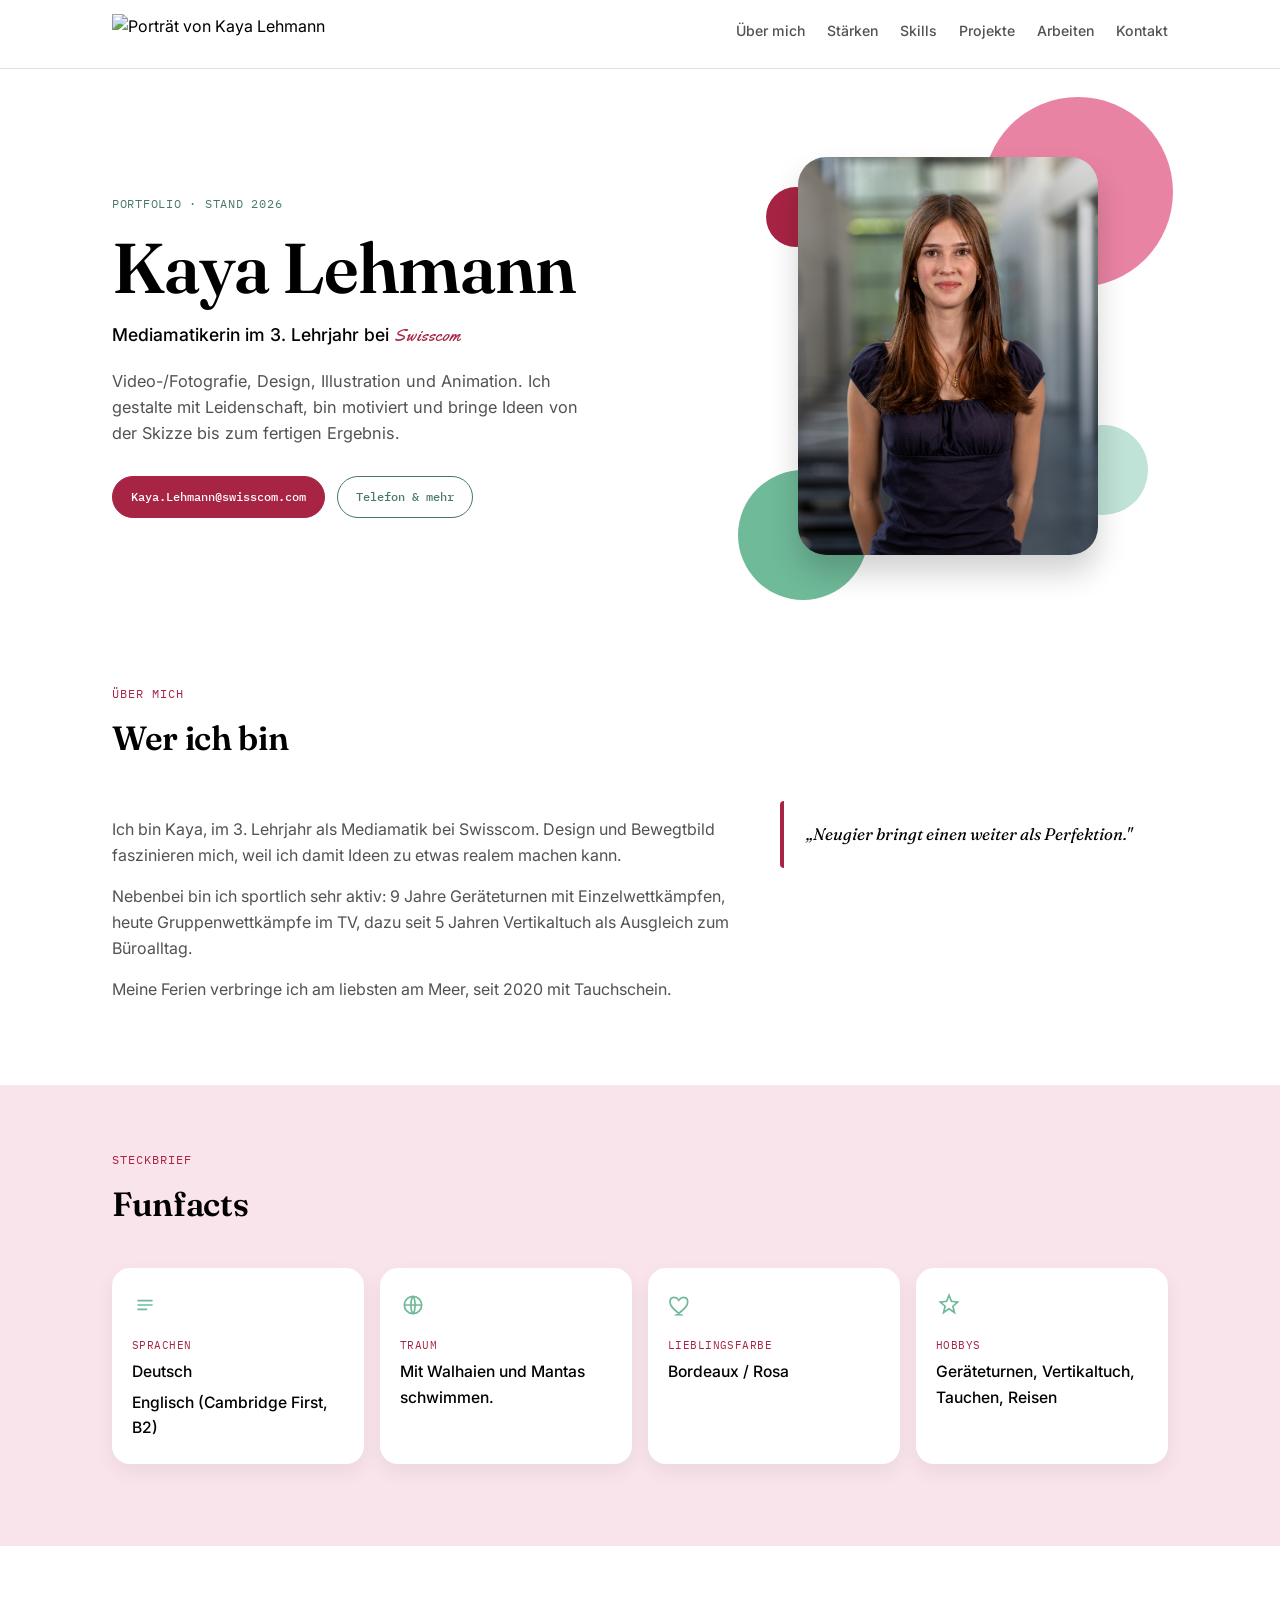
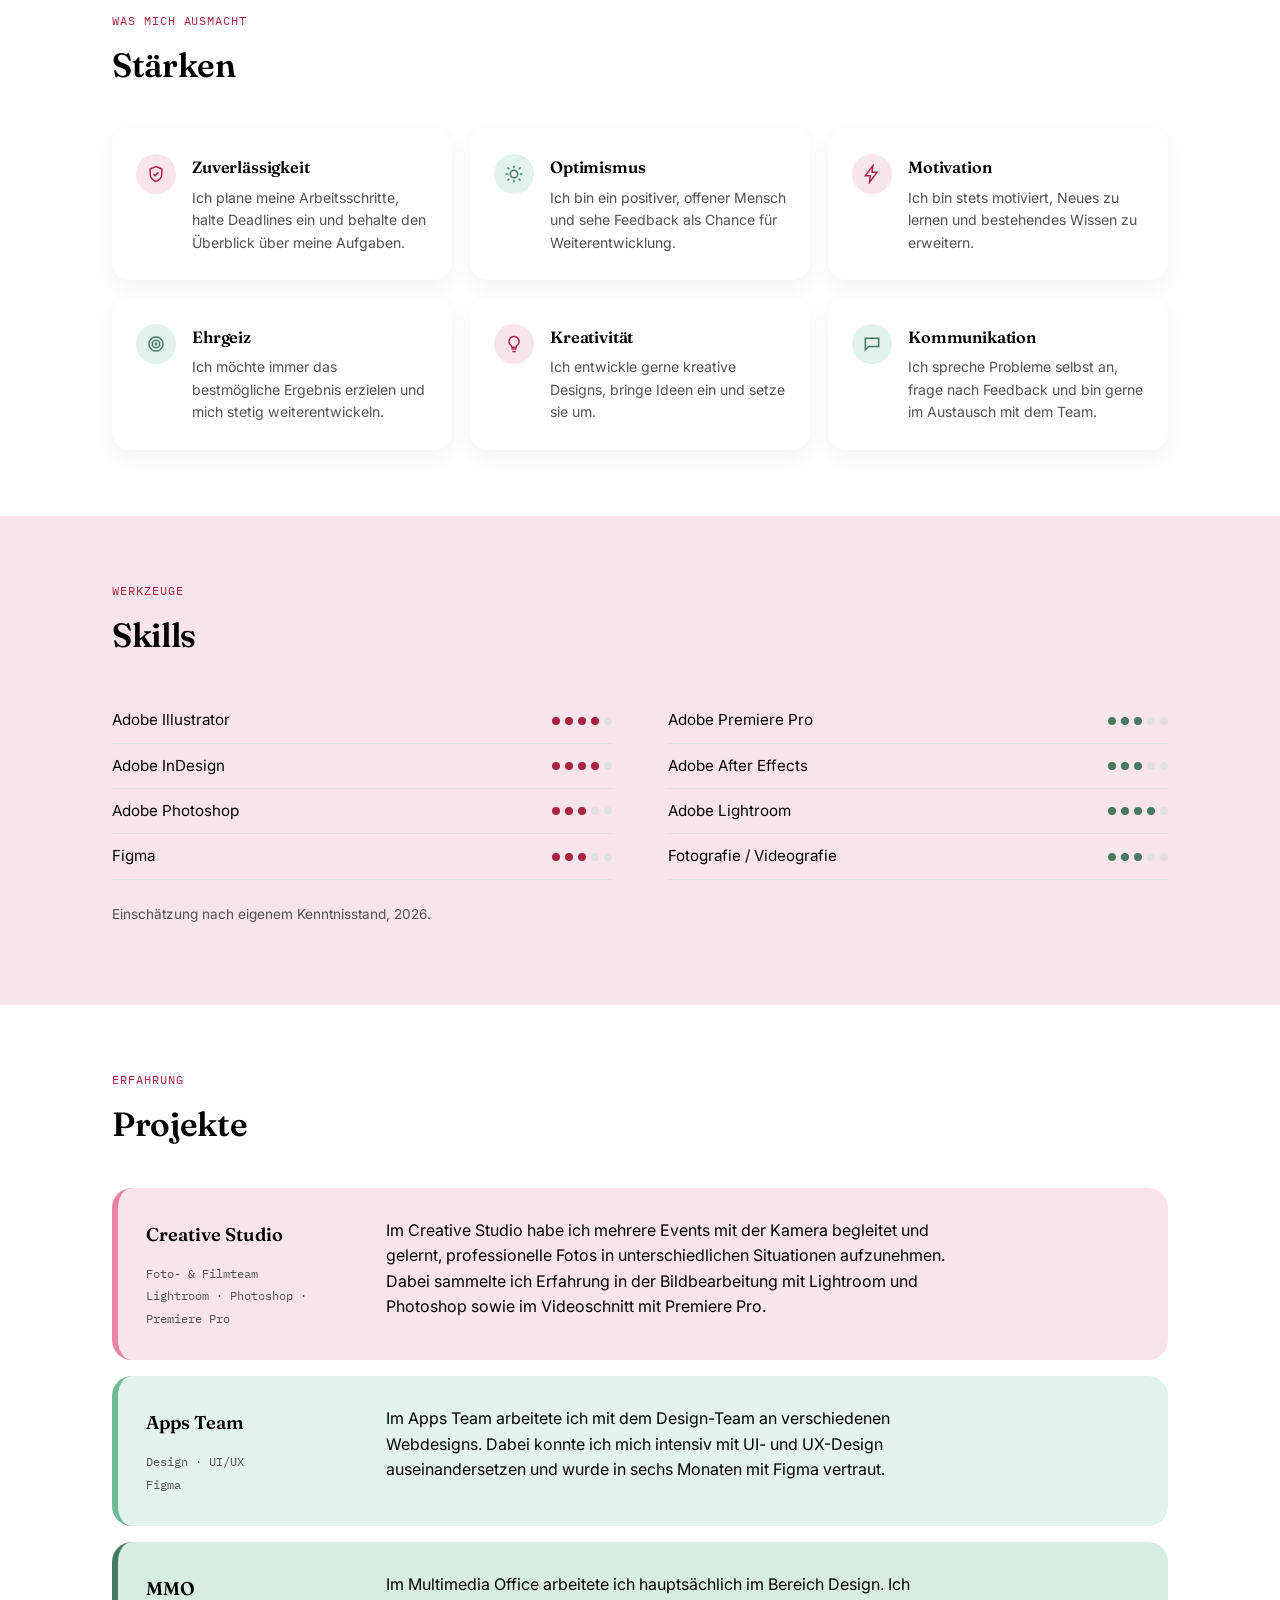
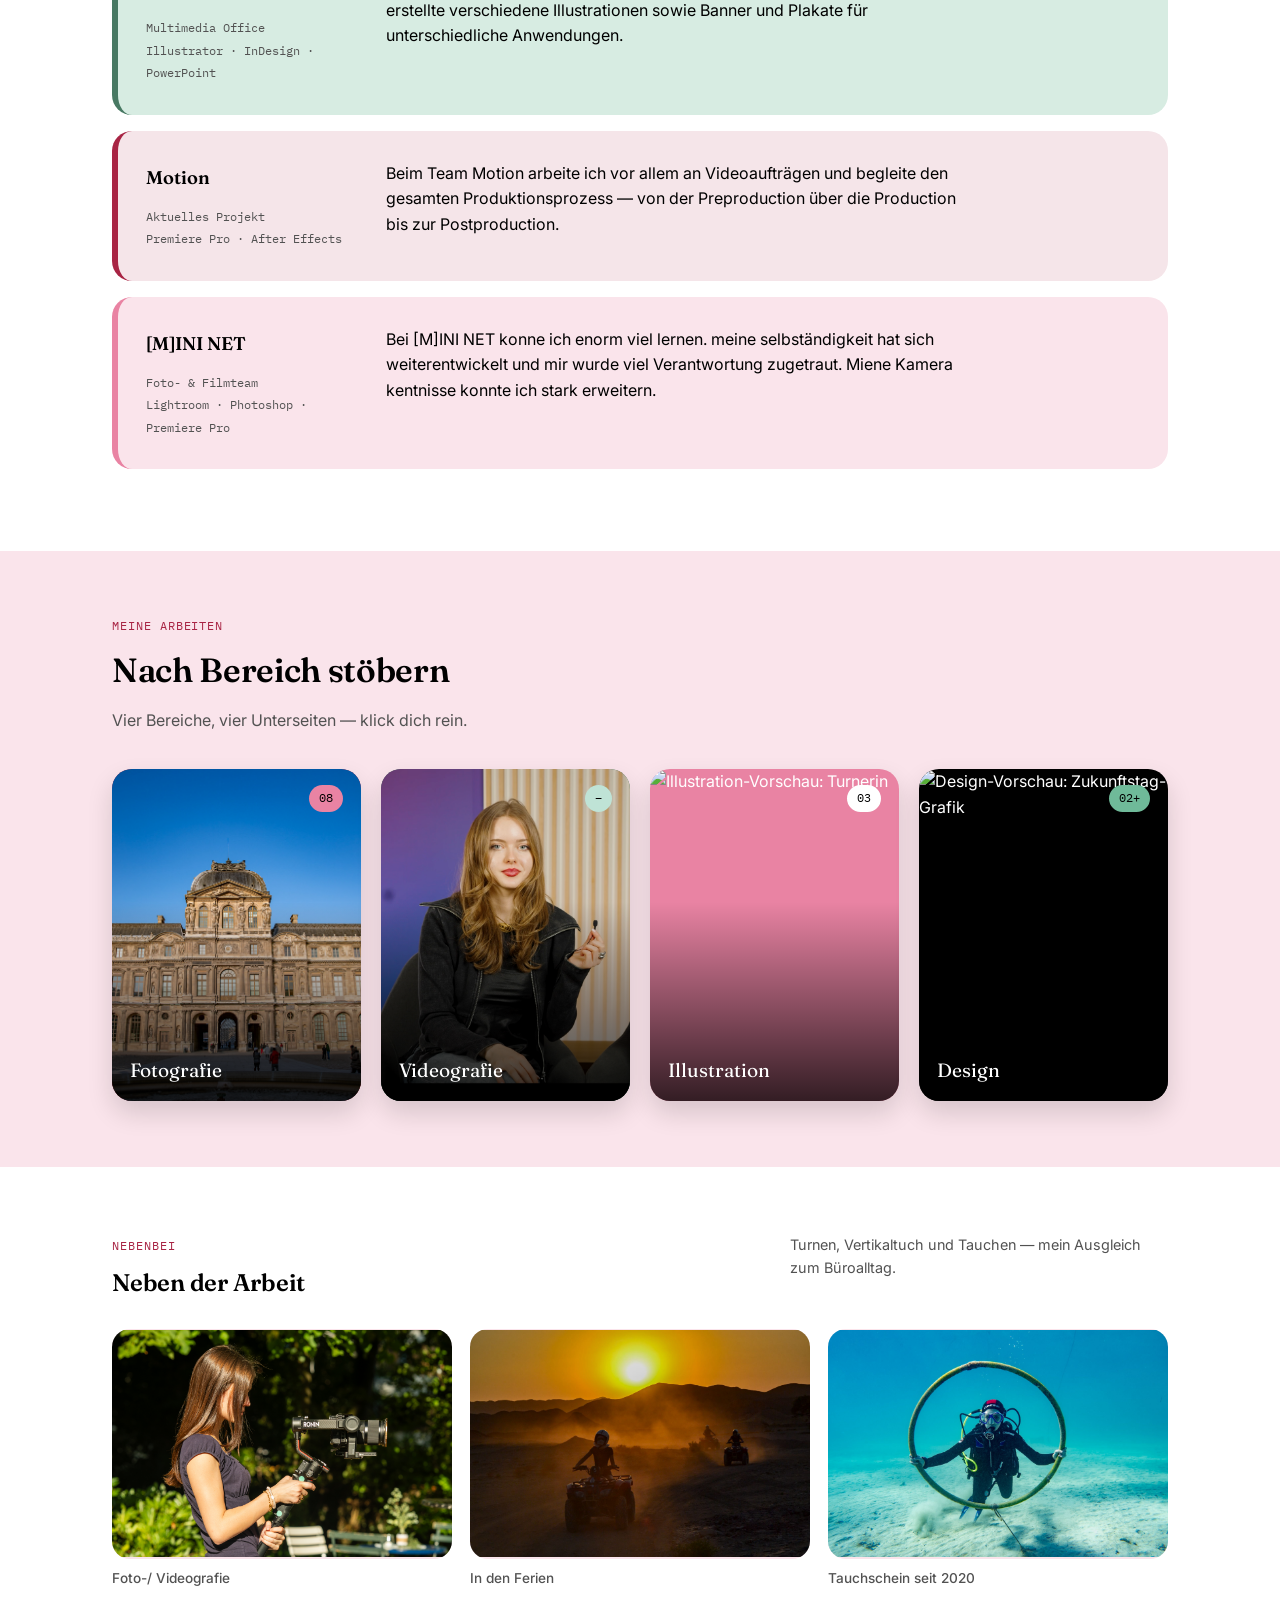
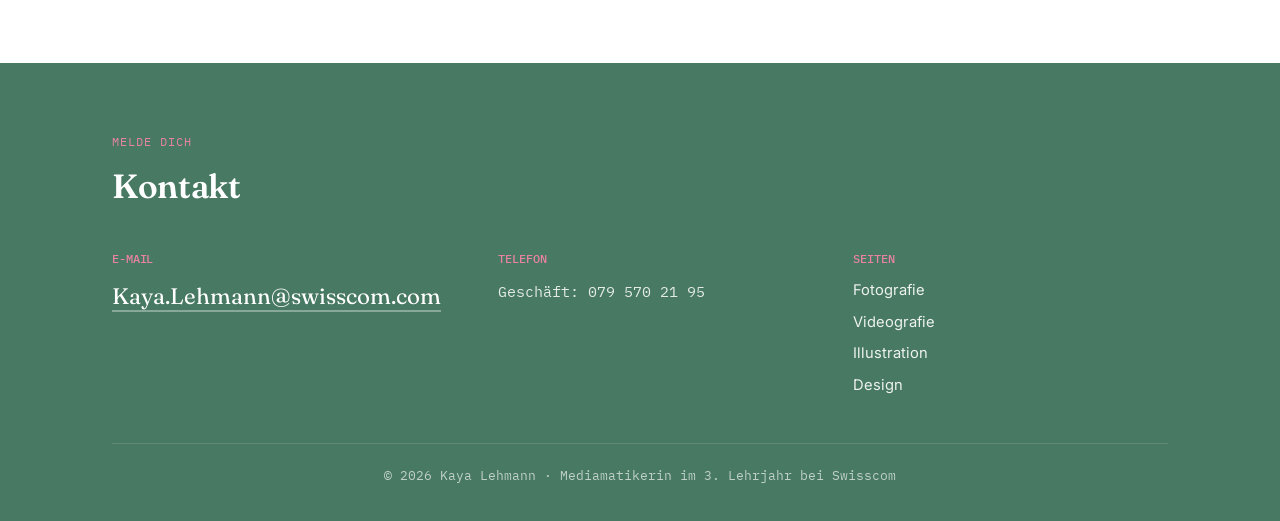
==== index.html @ 7f60bde0 "renaminghouse" ====
<!DOCTYPE html>
<html lang="de">
<head>
<meta charset="UTF-8">
<meta name="viewport" content="width=device-width, initial-scale=1.0">
<title>Kaya Lehmann — Mediamatikerin</title>
<link rel="icon" type="image/x-icon" href="assets/Logo/Logo.png">
<meta name="description" content="Portfolio von Kaya Lehmann, Mediamatikerin im 3. Lehrjahr — Design, Bewegtbild, Illustration und Fotografie.">
<link rel="preconnect" href="https://fonts.googleapis.com">
<link rel="preconnect" href="https://fonts.gstatic.com" crossorigin>
<link href="https://fonts.googleapis.com/css2?family=Fraunces:opsz,wght@9..144,500;9..144,600;9..144,700&family=Yellowtail&family=Inter:wght@400;500;600;700&family=IBM+Plex+Mono:wght@400;500&display=swap" rel="stylesheet">
<link rel="stylesheet" href="style.css">
</head>
<body>

<!-- ============================================================
     BILDER & FARBEN ANPASSEN
     - Farben: ganz oben in style.css unter :root.
     - Bilder: liegen in assets/. Dateiname im src="assets/..."
       ersetzen, um ein Bild zu tauschen. Empfohlene Breite:
       Porträt ~700px, Arbeitsproben/Fotos ~900–1000px.
     ============================================================ -->

<header class="top">
  <div class="wrap">
      <img src="assets/Logo/Logo_Grün.png" alt="Porträt von Kaya Lehmann" height="40">
    <nav aria-label="Hauptnavigation">
      <a href="#about">Über mich</a>
      <a href="#staerken">Stärken</a>
      <a href="#skills">Skills</a>
      <a href="#projekte">Projekte</a>
      <a href="#arbeiten">Arbeiten</a>
      <a href="#kontakt">Kontakt</a>
    </nav>
  </div>
</header>

<!-- ===================== HERO ===================== -->
<section class="hero">
  <div class="wrap hero-inner">
    <div>
      <div class="hero-tag">Portfolio · Stand 2026</div>
      <h1>Kaya Lehmann</h1>
      <div class="role">Mediamatikerin im 3. Lehrjahr bei <span class="signature">Swisscom</span></div>
      <p class="lede">Video-/Fotografie, Design, Illustration und Animation. Ich gestalte mit Leidenschaft, bin motiviert und bringe Ideen von der Skizze bis zum fertigen Ergebnis.</p>
      <div class="chips">
        <a class="chip solid" href="mailto:Kaya.Lehmann@swisscom.com">Kaya.Lehmann@swisscom.com</a>
        <a class="chip outline" href="#kontakt">Telefon &amp; mehr</a>
      </div>
    </div>
    <!-- Porträt: Bild in assets/ ersetzen. Die 4 Punkte (.dot) liegen hinter dem Bild,
         Farbe/Position/Grösse steht in style.css unter "2) PORTRAIT" -->
    <div class="hero-portrait">
      <span class="dot d1" aria-hidden="true"></span>
      <span class="dot d2" aria-hidden="true"></span>
      <span class="dot d3" aria-hidden="true"></span>
      <span class="dot d4" aria-hidden="true"></span>
      <img src="assets/Kaya_Portrait.jpg" alt="Porträt von Kaya Lehmann">
    </div>
  </div>
</section>

<main>

  <!-- ===================== ABOUT ===================== -->
  <section class="block tint-white" id="about">
    <div class="wrap">
      <div class="section-head">
        <span class="eyebrow">Über mich</span>
        <h2>Wer ich bin</h2>
      </div>
      <div class="about-grid">
        <div>
          <p>Ich bin Kaya, im 3. Lehrjahr als Mediamatik bei Swisscom. Design und Bewegtbild faszinieren mich, weil ich damit Ideen zu etwas realem machen kann. </p>
          <p>Nebenbei bin ich sportlich sehr aktiv: 9 Jahre Geräteturnen mit Einzelwettkämpfen, heute Gruppenwettkämpfe im TV, dazu seit 5 Jahren Vertikaltuch als Ausgleich zum Büroalltag.</p>
          <p>Meine Ferien verbringe ich am liebsten am Meer, seit 2020 mit Tauchschein.</p>
        </div>
        <div class="about-quote">„Neugier bringt einen weiter als Perfektion."</div>
      </div>
    </div>
  </section>

  <!-- ===================== FUNFACTS ===================== -->
  <section class="block tint-pink">
    <div class="wrap">
      <div class="section-head">
        <span class="eyebrow">Steckbrief</span>
        <h2>Funfacts</h2>
      </div>
      <dl class="funfacts-grid">
        <div class="funfact">
          <svg class="ico" viewBox="0 0 24 24" fill="none" stroke="currentColor" stroke-width="1.6"><path d="M5 8h14M5 12h14M5 16h9"/></svg>
          <dt>Sprachen</dt>
          <dd>Deutsch</dd>
          <dd>Englisch (Cambridge First, B2)</dd>
        </div>
        <div class="funfact">
          <svg class="ico" viewBox="0 0 24 24" fill="none" stroke="currentColor" stroke-width="1.6"><circle cx="12" cy="12" r="8"/><path d="M4 12h16M12 4c2.5 2.5 2.5 13.5 0 16M12 4c-2.5 2.5-2.5 13.5 0 16"/></svg>
          <dt>Traum</dt>
          <dd>Mit Walhaien und Mantas schwimmen.</dd>
        </div>
        <div class="funfact">
          <svg class="ico" viewBox="0 0 24 24" fill="none" stroke="currentColor" stroke-width="1.6"><path d="M12 21s-7-4.6-9.5-9C.7 8.4 2.3 5 5.6 5c1.8 0 3.2 1 4.4 2.6C11.2 6 12.6 5 14.4 5c3.3 0 4.9 3.4 3.1 7-2.5 4.4-9.5 9-9.5 9z"/></svg>
          <dt>Lieblingsfarbe</dt>
          <dd>Bordeaux / Rosa</dd>
        </div>
        <div class="funfact">
          <svg class="ico" viewBox="0 0 24 24" fill="none" stroke="currentColor" stroke-width="1.6"><path d="M12 3l2.2 5.6L20 9.3l-4.4 3.8L17 19l-5-3.4L7 19l1.4-5.9L4 9.3l5.8-.7z"/></svg>
          <dt>Hobbys</dt>
          <dd>Geräteturnen, Vertikaltuch, Tauchen, Reisen</dd>
        </div>
      </dl>
    </div>
  </section>

  <!-- ===================== STÄRKEN ===================== -->
  <section class="block tint-white" id="staerken">
    <div class="wrap">
      <div class="section-head">
        <span class="eyebrow">Was mich ausmacht</span>
        <h2>Stärken</h2>
      </div>
      <div class="strengths">
        <div class="strength">
          <span class="ico"><svg viewBox="0 0 24 24" fill="none" stroke="currentColor" stroke-width="1.8"><path d="M12 3l7 3v6c0 4.4-3 7.4-7 9-4-1.6-7-4.6-7-9V6l7-3z"/><path d="M9 12l2 2 4-4"/></svg></span>
          <div><h3>Zuverlässigkeit</h3><p>Ich plane meine Arbeitsschritte, halte Deadlines ein und behalte den Überblick über meine Aufgaben.</p></div>
        </div>
        <div class="strength">
          <span class="ico"><svg viewBox="0 0 24 24" fill="none" stroke="currentColor" stroke-width="1.8"><circle cx="12" cy="12" r="4.5"/><path d="M12 2v3M12 19v3M4.2 4.2l2.1 2.1M17.7 17.7l2.1 2.1M2 12h3M19 12h3M4.2 19.8l2.1-2.1M17.7 6.3l2.1-2.1"/></svg></span>
          <div><h3>Optimismus</h3><p>Ich bin ein positiver, offener Mensch und sehe Feedback als Chance für Weiterentwicklung.</p></div>
        </div>
        <div class="strength">
          <span class="ico"><svg viewBox="0 0 24 24" fill="none" stroke="currentColor" stroke-width="1.8"><path d="M13 2 4 14h6l-1 8 9-12h-6l1-8z"/></svg></span>
          <div><h3>Motivation</h3><p>Ich bin stets motiviert, Neues zu lernen und bestehendes Wissen zu erweitern.</p></div>
        </div>
        <div class="strength">
          <span class="ico"><svg viewBox="0 0 24 24" fill="none" stroke="currentColor" stroke-width="1.8"><circle cx="12" cy="12" r="8.5"/><circle cx="12" cy="12" r="4.5"/><circle cx="12" cy="12" r="0.8" fill="currentColor"/></svg></span>
          <div><h3>Ehrgeiz</h3><p>Ich möchte immer das bestmögliche Ergebnis erzielen und mich stetig weiterentwickeln.</p></div>
        </div>
        <div class="strength">
          <span class="ico"><svg viewBox="0 0 24 24" fill="none" stroke="currentColor" stroke-width="1.8"><path d="M9 18h6M10 21h4M12 3a6 6 0 0 0-3.6 10.8c.6.5 1 1.2 1 2.2h5.2c0-1 .4-1.7 1-2.2A6 6 0 0 0 12 3z"/></svg></span>
          <div><h3>Kreativität</h3><p>Ich entwickle gerne kreative Designs, bringe Ideen ein und setze sie um.</p></div>
        </div>
        <div class="strength">
          <span class="ico"><svg viewBox="0 0 24 24" fill="none" stroke="currentColor" stroke-width="1.8"><path d="M4 5h16v10H8l-4 4V5z"/></svg></span>
          <div><h3>Kommunikation</h3><p>Ich spreche Probleme selbst an, frage nach Feedback und bin gerne im Austausch mit dem Team.</p></div>
        </div>
      </div>
    </div>
  </section>

  <!-- ===================== SKILLS ===================== -->
  <section class="block tint-pink" id="skills">
    <div class="wrap">
      <div class="section-head">
        <span class="eyebrow">Werkzeuge</span>
        <h2>Skills</h2>
      </div>
      <div class="skills-groups">
        <div class="skill-group">
          <div class="skill-row"><span class="name">Adobe Illustrator</span><span class="dots pink"><span class="on"></span><span class="on"></span><span class="on"></span><span class="on"></span><span></span></span></div>
          <div class="skill-row"><span class="name">Adobe InDesign</span><span class="dots pink"><span class="on"></span><span class="on"></span><span class="on"></span><span class="on"></span><span></span></span></div>
          <div class="skill-row"><span class="name">Adobe Photoshop</span><span class="dots pink"><span class="on"></span><span class="on"></span><span class="on"></span><span></span><span></span></span></div>
          <div class="skill-row"><span class="name">Figma</span><span class="dots pink"><span class="on"></span><span class="on"></span><span class="on"></span><span></span><span></span></span></div>
        </div>
        <div class="skill-group">
          <div class="skill-row"><span class="name">Adobe Premiere Pro</span><span class="dots green"><span class="on"></span><span class="on"></span><span class="on"></span><span></span><span></span></span></div>
          <div class="skill-row"><span class="name">Adobe After Effects</span><span class="dots green"><span class="on"></span><span class="on"></span><span class="on"></span><span></span><span></span></span></div>
          <div class="skill-row"><span class="name">Adobe Lightroom</span><span class="dots green"><span class="on"></span><span class="on"></span><span class="on"></span><span class="on"></span><span></span></span></div>
          <div class="skill-row"><span class="name">Fotografie / Videografie</span><span class="dots green"><span class="on"></span><span class="on"></span><span class="on"></span><span></span><span></span></span></div>
        </div>
      </div>
      <p class="skills-note">Einschätzung nach eigenem Kenntnisstand, 2026.</p>
    </div>
  </section>

  <!-- ===================== PROJEKTE =====================
       Jede Box hat ihre eigene Klasse (proj-creative, proj-apps, proj-mmo, proj-motion).
       Farben pro Box: style.css unter "4) PROJEKT-BOXEN" -->
  <section class="block tint-white" id="projekte">
    <div class="wrap">
      <div class="section-head">
        <span class="eyebrow">Erfahrung</span>
        <h2>Projekte</h2>
      </div>

      <div class="project proj-creative">
        <div class="meta"><strong>Creative Studio</strong>Foto- &amp; Filmteam<br>Lightroom · Photoshop · Premiere Pro</div>
        <p>Im Creative Studio habe ich mehrere Events mit der Kamera begleitet und gelernt, professionelle Fotos in unterschiedlichen Situationen aufzunehmen. Dabei sammelte ich Erfahrung in der Bildbearbeitung mit Lightroom und Photoshop sowie im Videoschnitt mit Premiere Pro.</p>
      </div>
      <div class="project proj-apps">
        <div class="meta"><strong>Apps Team</strong>Design · UI/UX<br>Figma</div>
        <p>Im Apps Team arbeitete ich mit dem Design-Team an verschiedenen Webdesigns. Dabei konnte ich mich intensiv mit UI- und UX-Design auseinandersetzen und wurde in sechs Monaten mit Figma vertraut.</p>
      </div>
      <div class="project proj-mmo">
        <div class="meta"><strong>MMO</strong>Multimedia Office<br>Illustrator · InDesign · PowerPoint</div>
        <p>Im Multimedia Office arbeitete ich hauptsächlich im Bereich Design. Ich erstellte verschiedene Illustrationen sowie Banner und Plakate für unterschiedliche Anwendungen.</p>
      </div>
      <div class="project proj-motion">
        <div class="meta"><strong>Motion</strong>Aktuelles Projekt<br>Premiere Pro · After Effects</div>
        <p>Beim Team Motion arbeite ich vor allem an Videoaufträgen und begleite den gesamten Produktionsprozess — von der Preproduction über die Production bis zur Postproduction.</p>
      </div>
          <div class="project proj-creative">
        <div class="meta"><strong>[M]INI NET</strong>Foto- &amp; Filmteam<br>Lightroom · Photoshop · Premiere Pro</div>
        <p>Bei [M]INI NET konne ich enorm viel lernen. meine selbständigkeit hat sich weiterentwickelt und mir wurde viel Verantwortung zugetraut. Miene Kamera kentnisse konnte ich stark erweitern.</p>
      </div>
  </section>

  <!-- ===================== LINKS ZU UNTERSEITEN ===================== -->
  <section class="block tint-pink" id="arbeiten">
    <div class="wrap">
      <div class="section-head">
        <span class="eyebrow">Meine Arbeiten</span>
        <h2>Nach Bereich stöbern</h2>
        <p class="sub">Vier Bereiche, vier Unterseiten — klick dich rein.</p>
      </div>
      <!-- Vier Kategorie-Boxen: je eine eigene Klasse (cat-foto, cat-video, cat-illu, cat-design).
           Bild tauschen = src ändern. Farbe/Bildausschnitt: style.css unter "3) KATEGORIE-BOXEN" -->
      <div class="subpage-grid">
        <a class="subpage-card cat-foto" href="fotografie.html">
          <img src="assets/Paris/Haus.jpg" alt="Fotografie-Vorschau: Paris">
          <span class="count">08</span>
          <span class="label">Fotografie</span>
        </a>
        <a class="subpage-card cat-video" href="videografie.html">
          <img src="assets/Video/Video_Page.png" alt="Videografie-Vorschau">
          <span class="count">–</span>
          <span class="label">Videografie</span>
        </a>
        <a class="subpage-card cat-illu" href="illustration.html">
          <img src="assets/work-gymnast.jpg" alt="Illustration-Vorschau: Turnerin">
          <span class="count">03</span>
          <span class="label">Illustration</span>
        </a>
        <a class="subpage-card cat-design" href="design.html">
          <img src="assets/work-zukunftstag.jpg" alt="Design-Vorschau: Zukunftstag-Grafik">
          <span class="count">02+</span>
          <span class="label">Design</span>
        </a>
      </div>
    </div>
  </section>

  <!-- ===================== FREIZEIT ===================== -->
  <section class="block tint-white">
    <div class="wrap">
      <div class="personal-head">
        <div>
          <span class="eyebrow" style="display:block;font-family:'IBM Plex Mono',monospace;font-size:0.74rem;color:var(--growing-pink);text-transform:uppercase;letter-spacing:0.08em;margin-bottom:8px;">Nebenbei</span>
          <h2>Neben der Arbeit</h2>
        </div>
        <p>Turnen, Vertikaltuch und Tauchen — mein Ausgleich zum Büroalltag.</p>
      </div>
      <div class="personal-grid">
        <div><img src="assets/Fotos/gimbal.jpg" alt=""><span>Foto-/ Videografie</span></div>
        <div><img src="assets/Fotos/quad.JPG" alt=""><span>In den Ferien</span></div>
        <div><img src="assets/Fotos/Tauchen.JPG" alt=""><span>Tauchschein seit 2020 </span></div>
      </div>
    </div>
  </section>

</main>

<!-- ===================== FOOTER / KONTAKT ===================== -->
<footer class="site-footer" id="kontakt">
  <div class="wrap">
    <div class="section-head">
      <span class="eyebrow">Melde dich</span>
      <h2>Kontakt</h2>
    </div>
    <div class="footer-grid">
      <div>
        <h3>E-Mail</h3>
        <a class="big" href="mailto:Kaya.Lehmann@swisscom.com">Kaya.Lehmann@swisscom.com</a>
      </div>
      <div>
        <h3>Telefon</h3>
        <p class="line">Geschäft: 079 570 21 95</p>
      </div>
      <div>
        <h3>Seiten</h3>
        <nav>
          <a href="fotografie.html">Fotografie</a>
          <a href="videografie.html">Videografie</a>
          <a href="illustration.html">Illustration</a>
          <a href="design.html">Design</a>
        </nav>
      </div>
    </div>
    <div class="footer-bottom">© 2026 Kaya Lehmann · Mediamatikerin im 3. Lehrjahr bei Swisscom</div>
  </div>
</footer>

</body>
</html>
---- style.css ----
/* ============================================================
   FARBPALETTE — direkt aus deiner Vorlage übernommen.
   Willst du einen Ton ändern, reicht es, den Hex-Wert hier
   anzupassen — die ganze Seite (alle Unterseiten) zieht nach,
   da alle Dateien dieses eine style.css einbinden.
   ============================================================ */
/* ============================================================
   1) FARBEN — nur hier ändern, die ganze Seite zieht nach.
   ============================================================ */
:root {
  --green:   #6FBA99;   /* Grün */
  --mint:    #BFE3D6;   /* Mint */
  --pink:    #E983A3;   /* Pink */
  --crimson: #A82444;   /* Dunkelrot (Hauptakzent für Text/Buttons) */
  --black:   #000000;
  --white:   #FFFFFF;

  /* abgeleitete, hellere/dunklere Töne aus deinen Farben */
  --pink-soft:  color-mix(in srgb, var(--pink) 22%, white);
  --mint-soft:  color-mix(in srgb, var(--mint) 45%, white);
  --green-deep: color-mix(in srgb, var(--green) 65%, black);  /* lesbares Grün für Text */

  /* alte Namen bleiben bestehen, zeigen aber auf die neuen Farben */
  --growing-pink: var(--crimson);
  --sleeping-pink: var(--pink);
  --shy-pink: var(--pink-soft);
  --tulipe-green: var(--green);
  --grounding-green: var(--green-deep);
  --sleeping-green: var(--black);

  --bg: var(--white);
  --ink: var(--black);
  --ink-soft: color-mix(in srgb, black 68%, white);
  --line: color-mix(in srgb, black 12%, white);
  --paper: var(--white);
}

* { box-sizing: border-box; }
html { scroll-behavior: smooth; }

@media (prefers-reduced-motion: reduce) {
  html { scroll-behavior: auto; }
  * { animation-duration: 0.001ms !important; transition-duration: 0.001ms !important; }
}

body {
  margin: 0;
  background: var(--bg);
  color: var(--ink);
  font-family: 'Inter', -apple-system, BlinkMacSystemFont, sans-serif;
  line-height: 1.6;
  -webkit-font-smoothing: antialiased;
}

a { color: inherit; }

h1, h2, h3 {
  font-family: 'Fraunces', Georgia, serif;
  font-weight: 600;
  margin: 0;
  letter-spacing: -0.01em;
}

.signature {
  font-family: 'Yellowtail', cursive;
  font-weight: 400;
  color: var(--growing-pink);
}

.wrap { max-width: 1120px; margin: 0 auto; padding: 0 32px; }
section { scroll-margin-top: 78px; }

/* ---------- Top nav (alle Seiten) ---------- */

header.top {
  position: sticky; top: 0; z-index: 30;
  background: rgba(255,255,255,0.92);
  backdrop-filter: blur(8px);
  border-bottom: 1px solid var(--line);
}
.top .wrap { display: flex; align-items: center; justify-content: space-between; height: 68px; }
.top .mark { font-family: 'Yellowtail', cursive; font-size: 1.7rem; color: var(--growing-pink); text-decoration: none; }
.top nav { display: flex; gap: 22px; }
.top nav a {
  text-decoration: none; font-size: 0.88rem; font-weight: 500;
  color: var(--ink-soft); padding-bottom: 3px;
  border-bottom: 2px solid transparent;
  transition: color 0.2s ease, border-color 0.2s ease;
}
.top nav a:hover, .top nav a.active { color: var(--growing-pink); border-color: var(--growing-pink); }

@media (max-width: 760px) { .top nav { display: none; } }

/* ---------- Hero (plakativ) ---------- */

.hero { position: relative; overflow: hidden; padding: 88px 0 64px; }


.hero-inner {
  position: relative; z-index: 1;
  display: grid; grid-template-columns: 1.3fr 1fr; gap: 44px; align-items: center;
}

.hero-tag {
  font-family: 'IBM Plex Mono', monospace; font-size: 0.78rem;
  color: var(--grounding-green); text-transform: uppercase; letter-spacing: 0.06em;
  margin-bottom: 18px;
}

.hero h1 { font-size: clamp(2.6rem, 6vw, 4.4rem); line-height: 1.02; }
.hero h1 .signature { font-size: 1.05em; }

.hero .role {
  margin-top: 18px; font-size: 1.1rem; font-weight: 500; color: var(--sleeping-green);
}

.hero p.lede { margin-top: 18px; max-width: 48ch; color: var(--ink-soft); font-size: 1.02rem; }

.hero .chips { margin-top: 30px; display: flex; gap: 12px; flex-wrap: wrap; }
.chip {
  font-family: 'IBM Plex Mono', monospace; font-size: 0.78rem;
  padding: 10px 18px; border-radius: 30px; text-decoration: none; font-weight: 500;
  border: 1.5px solid var(--grounding-green);
}
.chip.solid { background: var(--growing-pink); color: #fff; border-color: var(--growing-pink); }
.chip.solid:hover { background: var(--sleeping-green); border-color: var(--sleeping-green); }
.chip.outline { color: var(--grounding-green); }
.chip.outline:hover { background: var(--grounding-green); color: #fff; }

/* 2) PORTRAIT — abgerundete Ecken: border-radius beim img ändern.
      Die bunten Punkte (.dot) liegen HINTER dem Bild (z-index 0)
      und schauen nur teilweise hervor. Position/Grösse pro Punkt anpassbar. */
.hero-portrait { position: relative; z-index: 1; width: 300px; height: 100%; justify-self: center; }
.hero-portrait img {
  position: relative; z-index: 1; display: block;
  width: 100%; height: 100%;
  object-fit: cover; object-position: top center;
  border-radius: 28px;
  box-shadow: 0 18px 30px rgba(0,0,0,0.18);
}
.dot { position: absolute; border-radius: 50%; z-index: 0; }
.dot.d1 { width: 190px; height: 190px; background: var(--pink);    top: -60px;   right: -75px; }
.dot.d2 { width: 130px; height: 130px; background: var(--green);   bottom: -45px; left: -60px; }
.dot.d3 { width: 90px;  height: 90px;  background: var(--mint);    bottom: 40px;  right: -50px; }
.dot.d4 { width: 60px;  height: 60px;  background: var(--crimson); top: 30px;     left: -32px; }

@media (max-width: 680px) {
  .hero-inner { grid-template-columns: 1fr; }
  .hero-portrait { width: 200px; height: 260px; justify-self: start; }
}

/* ---------- Section shell ---------- */

section.block { padding: 66px 0; }
.tint-pink { background: var(--shy-pink); }
.tint-white { background: var(--paper); }

.section-head { margin-bottom: 36px; }
.section-head .eyebrow {
  display: block; font-family: 'IBM Plex Mono', monospace; font-size: 0.74rem;
  color: var(--growing-pink); text-transform: uppercase; letter-spacing: 0.08em; margin-bottom: 8px;
}
.section-head h2 { font-size: clamp(1.6rem, 3vw, 2.1rem); }
.section-head p.sub { margin: 10px 0 0; color: var(--ink-soft); max-width: 60ch; }

/* ---------- About ---------- */

.about-grid { display: grid; grid-template-columns: 1.6fr 1fr; gap: 48px; align-items: start; }
.about-grid p { color: var(--ink-soft); max-width: 62ch; }
.about-grid p + p { margin-top: 14px; }

.about-quote {
  background: var(--paper); border-left: 4px solid var(--growing-pink);
  padding: 20px 22px; border-radius: 4px; font-family: 'Fraunces', serif; font-style: italic; font-size: 1.05rem;
  color: var(--sleeping-green);
}

/* ---------- Funfacts ---------- */

.funfacts-grid { display: grid; grid-template-columns: repeat(4, 1fr); gap: 16px; }
.funfact {
  background: var(--paper); border-radius: 18px; padding: 24px 20px;
  box-shadow: 0 8px 20px rgba(0,0,0,0.06);
}
.funfact .ico { width: 26px; height: 26px; color: var(--tulipe-green); margin-bottom: 12px; }
.funfact dt {
  font-family: 'IBM Plex Mono', monospace; font-size: 0.68rem; text-transform: uppercase;
  color: var(--growing-pink); letter-spacing: 0.04em;
}
.funfact dd { margin: 5px 0 0; font-size: 0.98rem; font-weight: 500; }

@media (max-width: 820px) { .funfacts-grid { grid-template-columns: 1fr 1fr; } }

/* ---------- Strengths (mit Icon) ---------- */

.strengths { display: grid; grid-template-columns: repeat(3, 1fr); gap: 18px; }
.strength {
  background: var(--paper); border-radius: 18px; padding: 26px 24px;
  display: flex; gap: 16px; align-items: flex-start;
  box-shadow: 0 8px 20px rgba(0,0,0,0.05);
}
.strength .ico {
  width: 40px; height: 40px; flex-shrink: 0; border-radius: 50%;
  display: flex; align-items: center; justify-content: center;
  background: var(--shy-pink); color: var(--growing-pink);
}
.strength:nth-child(even) .ico { background: var(--mint-soft); color: var(--grounding-green); }
.strength .ico svg { width: 20px; height: 20px; }
.strength h3 { font-size: 1.02rem; margin-bottom: 6px; }
.strength p { margin: 0; font-size: 0.88rem; color: var(--ink-soft); }

@media (max-width: 820px) { .strengths { grid-template-columns: 1fr 1fr; } }
@media (max-width: 560px) { .strengths { grid-template-columns: 1fr; } }

/* ---------- Skills ---------- */

.skills-groups { display: grid; grid-template-columns: repeat(2, 1fr); gap: 40px 56px; }
.skill-group h3 { font-family: 'Inter', sans-serif; font-size: 0.98rem; font-weight: 700; margin-bottom: 14px; }
.skill-group:nth-child(1) h3 { color: var(--growing-pink); }
.skill-group:nth-child(2) h3 { color: var(--grounding-green); }

.skill-row {
  display: flex; align-items: center; justify-content: space-between; padding: 10px 0;
  border-bottom: 1px solid var(--line);
}
.skill-row .name { font-size: 0.95rem; }
.dots { display: flex; gap: 5px; }
.dots span { width: 8px; height: 8px; border-radius: 50%; background: var(--line); }
.dots.pink span.on { background: var(--growing-pink); }
.dots.green span.on { background: var(--grounding-green); }

@media (max-width: 720px) { .skills-groups { grid-template-columns: 1fr; } }
.skills-note { margin-top: 24px; font-size: 0.85rem; color: var(--ink-soft); }

/* ---------- Projects ---------- */

.project {
  padding: 30px 28px; border-radius: 20px; display: grid;
  grid-template-columns: 210px 1fr; gap: 30px; margin-bottom: 16px;
}
/* 4) PROJEKT-BOXEN — jede Box hat eine eigene Klasse.
      --box-bg = Hintergrund, --box-accent = Streifen links */
.project { background: var(--box-bg, var(--pink-soft)); border-left: 6px solid var(--box-accent, var(--crimson)); }
.proj-creative { --box-bg: var(--pink-soft); --box-accent: var(--pink); }
.proj-apps     { --box-bg: var(--mint-soft); --box-accent: var(--green); }
.proj-mmo      { --box-bg: color-mix(in srgb, var(--green) 28%, white); --box-accent: var(--green-deep); }
.proj-motion   { --box-bg: color-mix(in srgb, var(--crimson) 12%, white); --box-accent: var(--crimson); }
.project .meta { font-family: 'IBM Plex Mono', monospace; font-size: 0.74rem; color: var(--ink-soft); line-height: 1.9; }
.project .meta strong {
  color: var(--ink); display: block; font-family: 'Fraunces', serif; font-weight: 600;
  font-size: 1.15rem; margin-bottom: 10px;
}
.project p { margin: 0; color: var(--ink); max-width: 58ch; }

@media (max-width: 720px) { .project { grid-template-columns: 1fr; } }

/* ---------- Subpage link cards ---------- */

.subpage-grid { display: grid; grid-template-columns: repeat(4, 1fr); gap: 20px; }
.subpage-card {
  position: relative; display: block; border-radius: 20px; overflow: hidden;
  text-decoration: none; color: #fff; aspect-ratio: 3/4; background: var(--cat-bg, var(--black));
  box-shadow: 0 12px 26px rgba(0,0,0,0.14);
}
/* 3) KATEGORIE-BOXEN (Fotografie, Videografie, Illustration, Design)
      Jede Box hat eine eigene Klasse (.cat-foto usw.) mit eigenen Werten:
      --cat-bg = Hintergrund (sichtbar, wenn kein Bild geladen ist)
      --cat-accent = Farbe des Zähler-Kreises oben rechts
      --cat-pos = Bildausschnitt (z. B. top, center, center 30%)
      --cat-fit = cover (füllt) oder contain (ganzes Bild) */
.subpage-card img { width: 100%; height: 100%; object-fit: var(--cat-fit, cover); object-position: var(--cat-pos, center); display: block; transition: transform 0.4s ease; }
.cat-foto   { --cat-bg: var(--crimson);   --cat-accent: var(--pink);  --cat-pos: center 40%; }
.cat-video  { --cat-bg: var(--green-deep); --cat-accent: var(--mint);  --cat-pos: center; }
.cat-illu   { --cat-bg: var(--pink);      --cat-accent: var(--white); --cat-pos: center; }
.cat-design { --cat-bg: var(--black);     --cat-accent: var(--green); --cat-pos: top center; }
.subpage-card:hover img { transform: scale(1.06); }
.subpage-card::after {
  content: ""; position: absolute; inset: 0;
  background: linear-gradient(180deg, rgba(0,0,0,0) 40%, rgba(0,0,0,0.78) 100%);
}
.subpage-card .label {
  position: absolute; left: 18px; bottom: 16px; z-index: 1;
  font-family: 'Fraunces', serif; font-size: 1.2rem;
}
.subpage-card .count {
  position: absolute; right: 18px; top: 16px; z-index: 1;
  font-family: 'IBM Plex Mono', monospace; font-size: 0.72rem;
  background: var(--cat-accent, rgba(255,255,255,0.22)); color: var(--black); padding: 4px 10px; border-radius: 20px;
}

@media (max-width: 820px) { .subpage-grid { grid-template-columns: 1fr 1fr; } }

/* ---------- Freizeit ---------- */

.personal-head { display: flex; justify-content: space-between; align-items: baseline; flex-wrap: wrap; gap: 8px; margin-bottom: 26px; }
.personal-head p { margin: 0; color: var(--ink-soft); font-size: 0.9rem; max-width: 42ch; }
.personal-grid { display: grid; grid-template-columns: repeat(3, 1fr); gap: 18px; }
.personal-grid img { width: 100%; height: 230px; object-fit: contain; border-radius: 18px; display: block; background: var(--shy-pink); }
.personal-grid span { display: block; margin-top: 9px; font-size: 0.85rem; font-weight: 500; color: var(--ink-soft); }

@media (max-width: 720px) { .personal-grid { grid-template-columns: 1fr 1fr; } }

/* ---------- Footer / Kontakt ---------- */

footer.site-footer {
  background: var(--green-deep); color: #fff; padding: 70px 0 34px; margin-top: 8px;
}
footer.site-footer .eyebrow { color: var(--sleeping-pink); }
footer.site-footer h2 { color: #fff; }

.footer-grid { display: grid; grid-template-columns: 1.1fr 1fr 1fr; gap: 40px; margin-bottom: 46px; }
.footer-grid h3 {
  font-family: 'IBM Plex Mono', monospace; font-size: 0.74rem; text-transform: uppercase;
  color: var(--sleeping-pink); margin-bottom: 10px; font-weight: 500;
}
.footer-grid a.big {
  font-family: 'Fraunces', serif; font-size: 1.4rem; text-decoration: none; color: #fff;
  border-bottom: 2px solid rgba(255,255,255,0.35);
}
.footer-grid a.big:hover { border-color: var(--growing-pink); color: var(--sleeping-pink); }
.footer-grid p.line { margin: 4px 0; font-size: 0.95rem; opacity: 0.85; font-family: 'IBM Plex Mono', monospace; }
.footer-grid nav { display: flex; flex-direction: column; gap: 8px; }
.footer-grid nav a { text-decoration: none; font-size: 0.92rem; opacity: 0.9; }
.footer-grid nav a:hover { color: var(--sleeping-pink); }

.visibility-note {
  padding: 14px 18px; border: 1px solid rgba(255,255,255,0.25); border-radius: 12px;
  font-size: 0.82rem; opacity: 0.85; margin-bottom: 30px;
}

.footer-bottom {
  border-top: 1px solid rgba(255,255,255,0.2); padding-top: 22px;
  font-size: 0.8rem; opacity: 0.65; text-align: center; font-family: 'IBM Plex Mono', monospace;
}

/* ---------- Subpages: gallery ---------- */

.page-hero {
  padding: 56px 0 20px;
}
.page-hero .eyebrow {
  font-family: 'IBM Plex Mono', monospace; font-size: 0.78rem; color: var(--growing-pink);
  text-transform: uppercase; letter-spacing: 0.06em; display: block; margin-bottom: 10px;
}
.page-hero h1 { font-size: clamp(2.2rem, 5vw, 3.2rem); }
.page-hero p { margin-top: 14px; max-width: 60ch; color: var(--ink-soft); }

.gallery { display: grid; grid-template-columns: repeat(3, 1fr); gap: 24px; padding: 30px 0 70px; }
.gallery figure { margin: 0; background: var(--paper); border-radius: 18px; padding: 14px 14px 16px; box-shadow: 0 8px 20px rgba(0,0,0,0.05); }
.gallery figure img,
.gallery figure video { width: 100%; object-position: bottom center; border-radius: 12px; display: block; background: var(--shy-pink); }
.gallery figcaption { margin-top: 12px; font-size: 0.92rem; font-weight: 500; }
.gallery figcaption .tools {
  display: block; font-family: 'IBM Plex Mono', monospace; font-size: 0.72rem;
  color: var(--growing-pink); margin-top: 3px; font-weight: 400;
}

.portrait { display: grid; grid-template-columns: repeat(3, 1fr); gap: 24px; padding: 30px 0 70px; }
.portrait figure { margin: 0; background: var(--paper); border-radius: 18px; padding: 14px 14px 16px; box-shadow: 0 8px 20px rgba(0,0,0,0.05); }
.portrait figure img,
.portrait figure video { width: 100%; height: auto; aspect-ratio: 4 / 3; object-fit: cover; object-position: bottom center; border-radius: 12px; display: block; background: var(--shy-pink); }
.portrait figcaption { margin-top: 12px; font-size: 0.92rem; font-weight: 500; }
.portrait figcaption .tools {
  display: block; font-family: 'IBM Plex Mono', monospace; font-size: 0.72rem;
  color: var(--growing-pink); margin-top: 3px; font-weight: 400;
}

.video { display: grid; grid-template-columns: repeat(3, 1fr); gap: 24px; padding: 30px 0 70px; }
.video figure { margin: 0; background: var(--paper); border-radius: 18px; padding: 14px 14px 16px; box-shadow: 0 8px 20px rgba(0,0,0,0.05); }
.video figure img,
.video figure video { width: 100%; height: auto; aspect-ratio: 16 / 9; object-fit: cover; object-position: bottom center; border-radius: 12px; display: block; background: var(--shy-pink); }
.video figcaption { margin-top: 12px; font-size: 0.92rem; font-weight: 500; }
.video figcaption .tools {
  display: block; font-family: 'IBM Plex Mono', monospace; font-size: 0.72rem;
  color: var(--growing-pink); margin-top: 3px; font-weight: 400;
}

@media (max-width: 880px) { .gallery { grid-template-columns: 1fr 1fr; } }
@media (max-width: 560px) { .gallery { grid-template-columns: 1fr; } }

.placeholder-tile {
  height: 220px; border-radius: 12px; display: flex; align-items: center; justify-content: center;
  background: var(--shy-pink); color: var(--growing-pink); flex-direction: column; gap: 8px;
  border: 1.5px dashed var(--growing-pink);
}
.placeholder-tile svg { width: 34px; height: 34px; }
.placeholder-tile span { font-family: 'IBM Plex Mono', monospace; font-size: 0.72rem; text-align: center; padding: 0 14px; }

.subnav { display: flex; gap: 10px; flex-wrap: wrap; padding-bottom: 10px; }
.subnav a {
  text-decoration: none; font-size: 0.84rem; padding: 8px 16px; border-radius: 20px;
  border: 1.5px solid var(--line); color: var(--ink-soft);
}
.subnav a:hover, .subnav a.active { border-color: var(--growing-pink); color: var(--growing-pink); }

a:focus-visible, button:focus-visible { outline: 2px solid var(--growing-pink); outline-offset: 3px; }

@media (max-width: 820px) { .footer-grid { grid-template-columns: 1fr; gap: 30px; } }
@media (max-width: 720px) { .about-grid { grid-template-columns: 1fr; } }

/* ---------- Fotografie: Gruppentitel + Bilder ohne Rahmen/Beschriftung ---------- */
.photo-section-title {
  font-family: 'IBM Plex Mono', monospace;
  font-size: 0.78rem;
  color: var(--growing-pink);
  text-transform: uppercase;
  letter-spacing: 0.06em;
  margin: 40px 0 16px;
}
.photo-section-title:first-of-type { margin-top: 10px; }

.photo-grid {
  display: grid;
  grid-template-columns: repeat(3, 1fr);
  gap: 16px;
  padding-bottom: 10px;
}
.photo-grid img {
  width: 100%;
  height: 100%;
  object-fit: cover;
  border-radius: 12px;
  display: block;
}

@media (max-width: 880px) { .photo-grid { grid-template-columns: 1fr 1fr; } }
@media (max-width: 560px) { .photo-grid { grid-template-columns: 1fr; } }
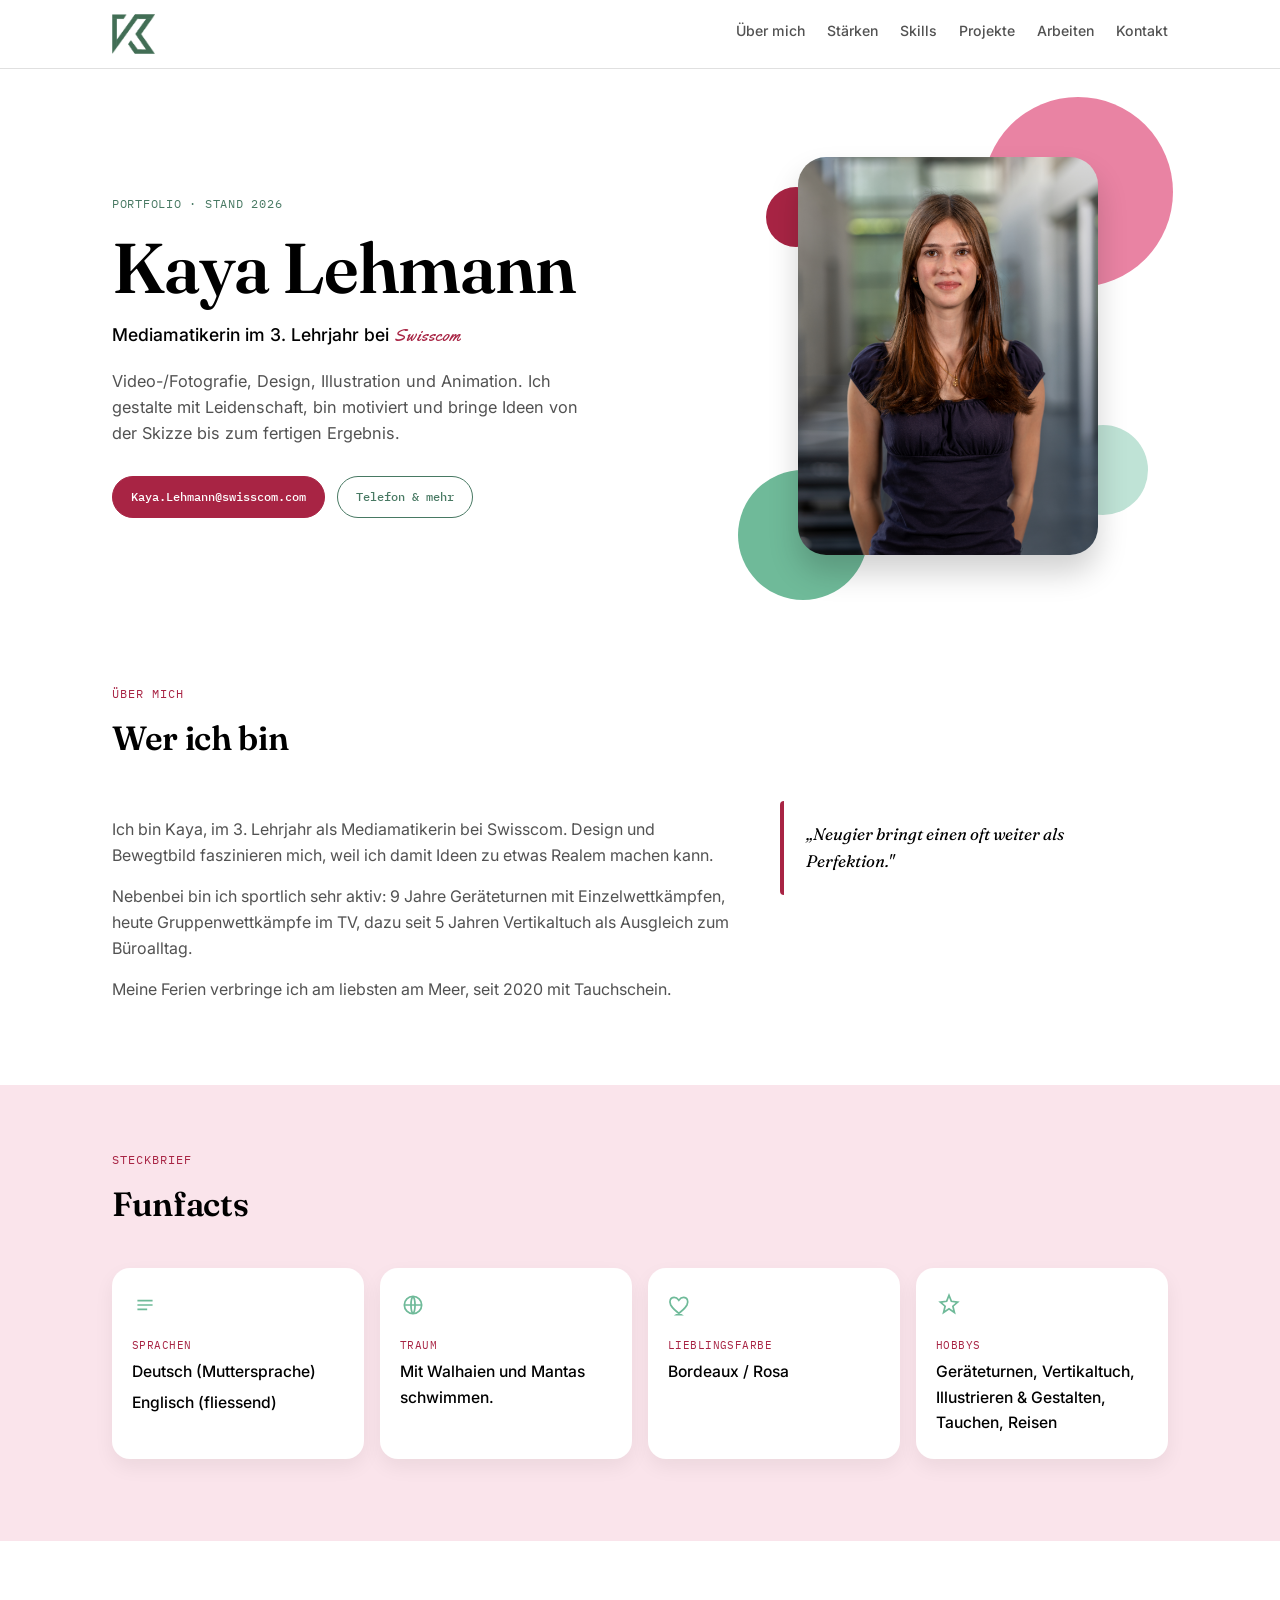
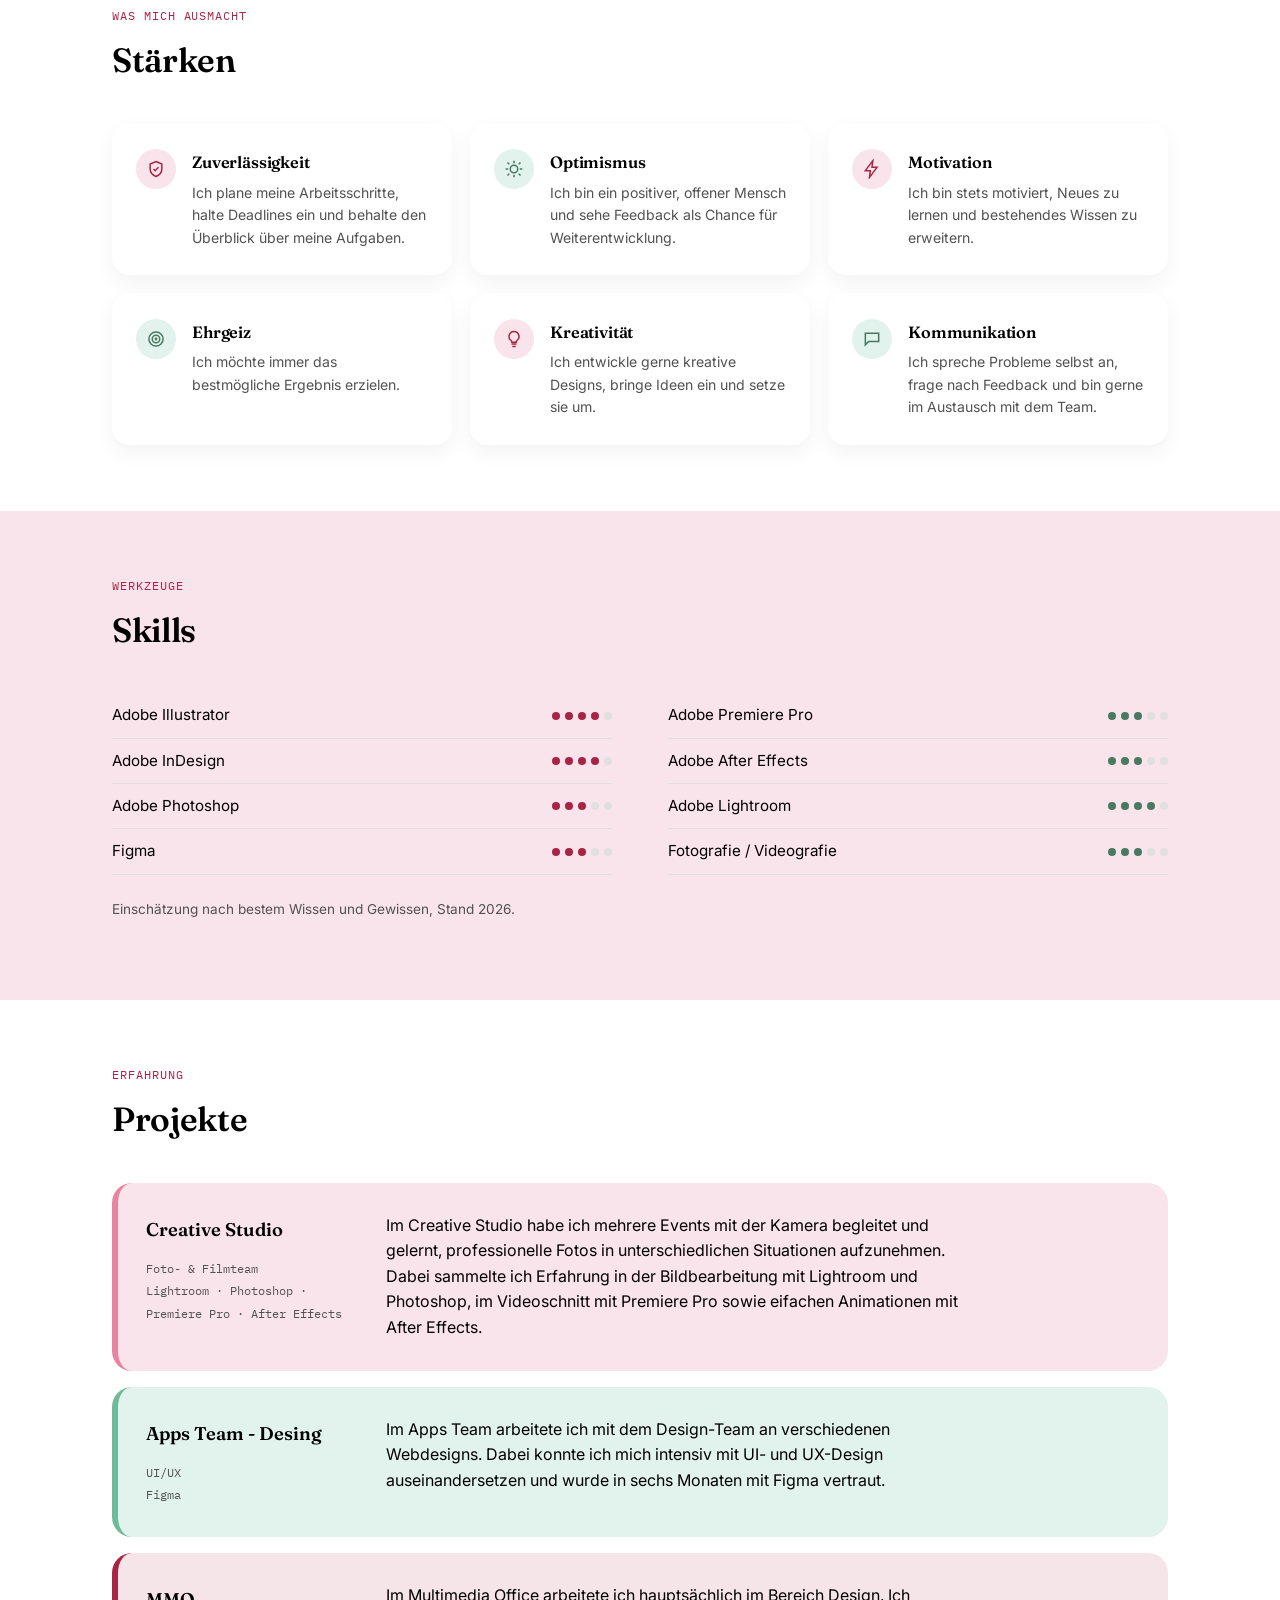
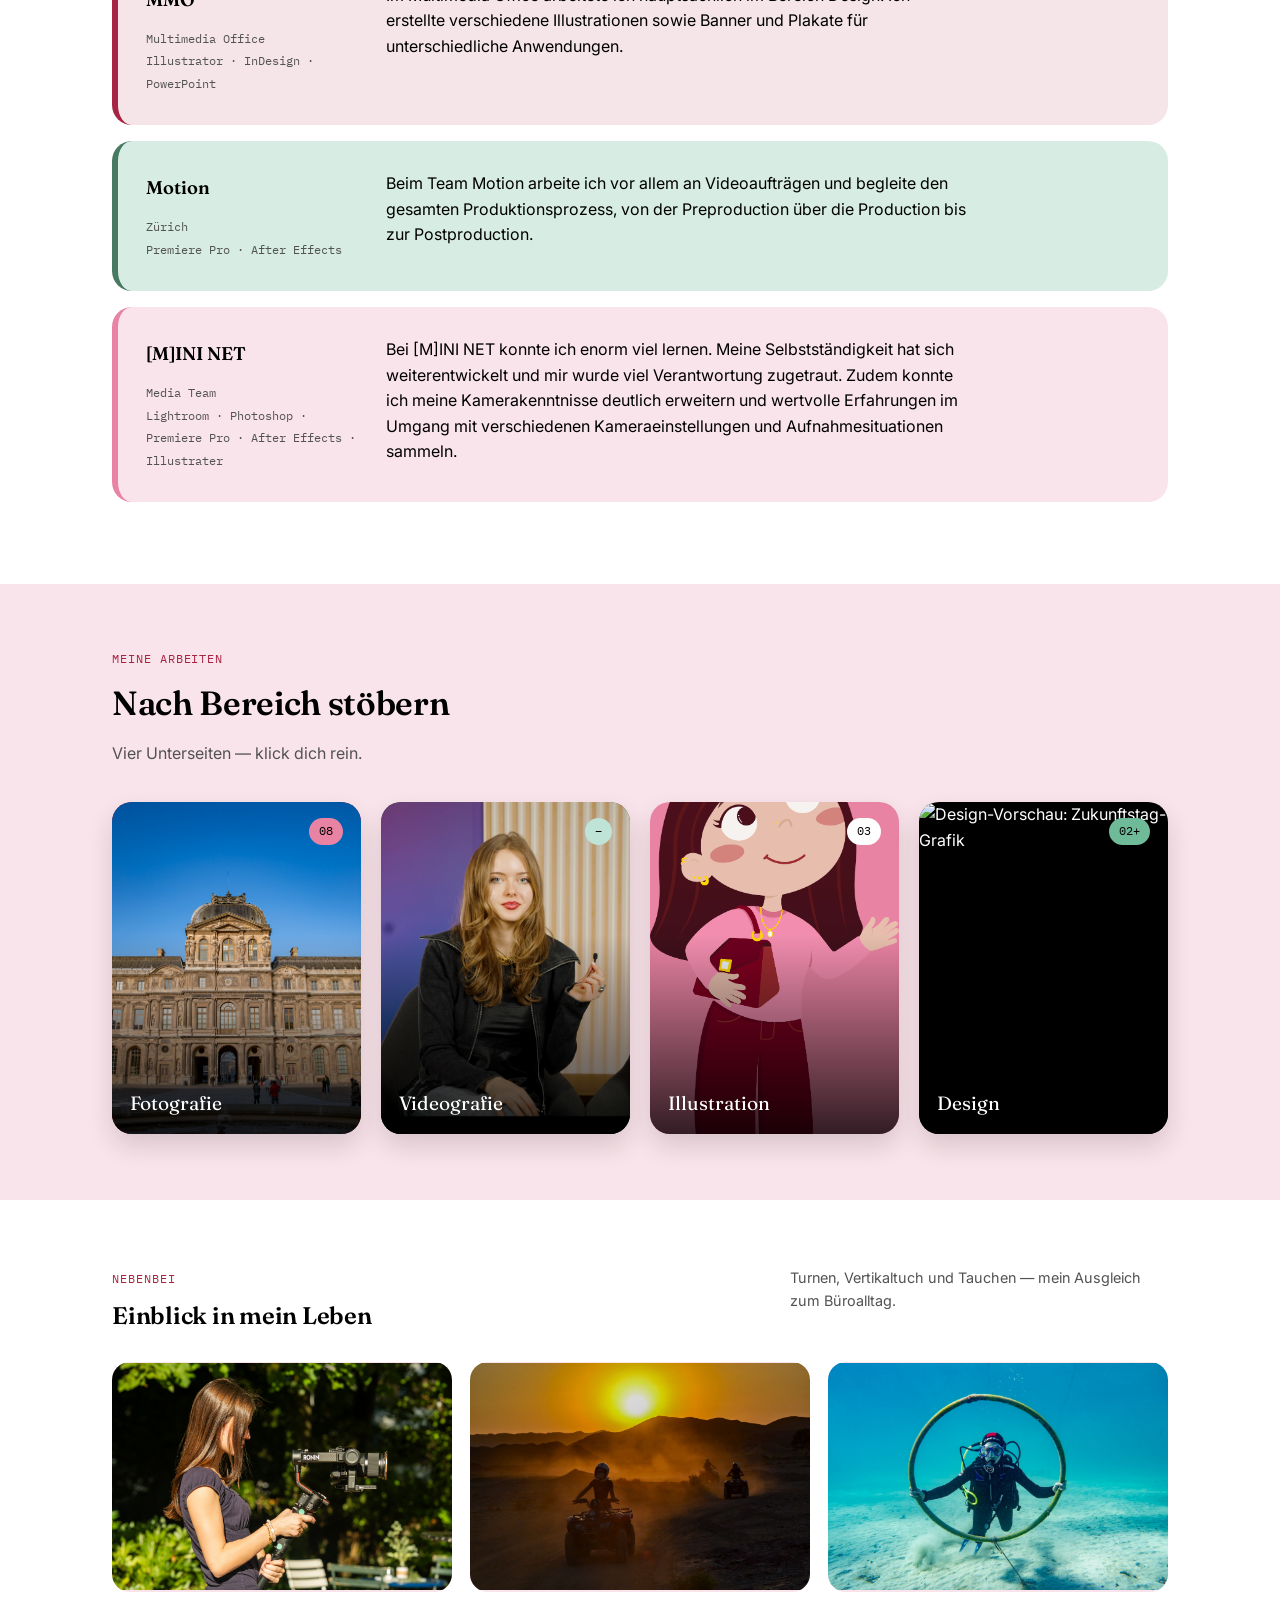
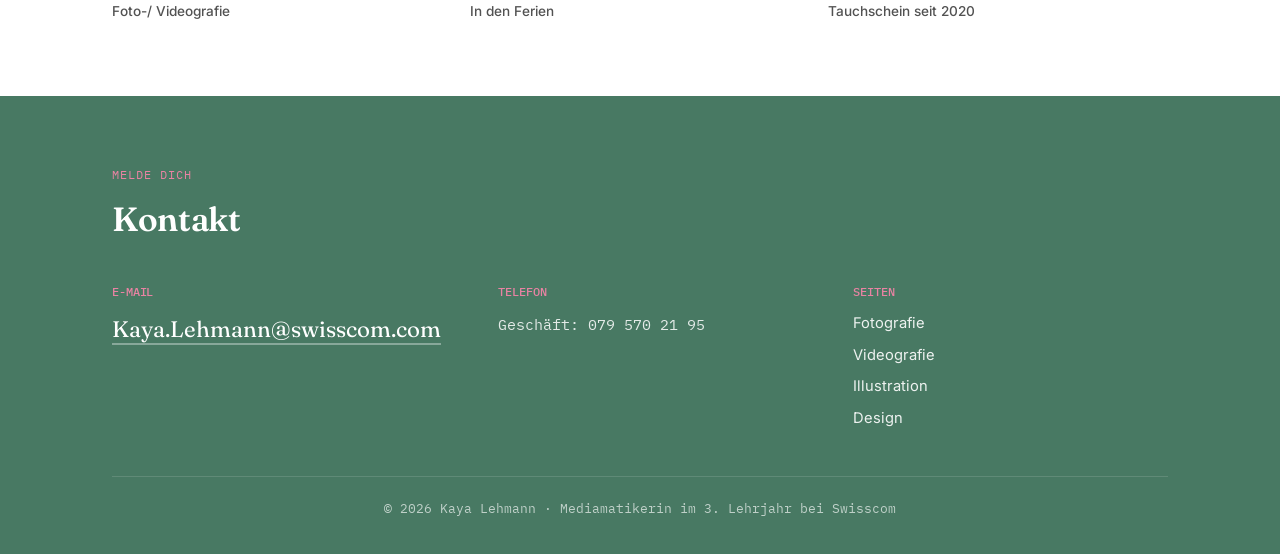
==== commit 6c8c7225: "changeskk" ====
--- a/index.html
+++ b/index.html
@@ -23,7 +23,7 @@
 
 <header class="top">
   <div class="wrap">
-      <img src="assets/Logo/Logo_Grün.png" alt="Porträt von Kaya Lehmann" height="40">
+      <img src="assets/Logo/Logo.png" alt="Porträt von Kaya Lehmann" height="40">
     <nav aria-label="Hauptnavigation">
       <a href="#about">Über mich</a>
       <a href="#staerken">Stärken</a>
@@ -71,11 +71,11 @@
       </div>
       <div class="about-grid">
         <div>
-          <p>Ich bin Kaya, im 3. Lehrjahr als Mediamatik bei Swisscom. Design und Bewegtbild faszinieren mich, weil ich damit Ideen zu etwas realem machen kann. </p>
+          <p>Ich bin Kaya, im 3. Lehrjahr als Mediamatikerin bei Swisscom. Design und Bewegtbild faszinieren mich, weil ich damit Ideen zu etwas Realem machen kann. </p>
           <p>Nebenbei bin ich sportlich sehr aktiv: 9 Jahre Geräteturnen mit Einzelwettkämpfen, heute Gruppenwettkämpfe im TV, dazu seit 5 Jahren Vertikaltuch als Ausgleich zum Büroalltag.</p>
           <p>Meine Ferien verbringe ich am liebsten am Meer, seit 2020 mit Tauchschein.</p>
         </div>
-        <div class="about-quote">„Neugier bringt einen weiter als Perfektion."</div>
+        <div class="about-quote">„Neugier bringt einen oft weiter als Perfektion."</div>
       </div>
     </div>
   </section>
@@ -91,8 +91,8 @@
         <div class="funfact">
           <svg class="ico" viewBox="0 0 24 24" fill="none" stroke="currentColor" stroke-width="1.6"><path d="M5 8h14M5 12h14M5 16h9"/></svg>
           <dt>Sprachen</dt>
-          <dd>Deutsch</dd>
-          <dd>Englisch (Cambridge First, B2)</dd>
+          <dd>Deutsch (Muttersprache)</dd>
+          <dd>Englisch (fliessend)</dd>
         </div>
         <div class="funfact">
           <svg class="ico" viewBox="0 0 24 24" fill="none" stroke="currentColor" stroke-width="1.6"><circle cx="12" cy="12" r="8"/><path d="M4 12h16M12 4c2.5 2.5 2.5 13.5 0 16M12 4c-2.5 2.5-2.5 13.5 0 16"/></svg>
@@ -107,7 +107,7 @@
         <div class="funfact">
           <svg class="ico" viewBox="0 0 24 24" fill="none" stroke="currentColor" stroke-width="1.6"><path d="M12 3l2.2 5.6L20 9.3l-4.4 3.8L17 19l-5-3.4L7 19l1.4-5.9L4 9.3l5.8-.7z"/></svg>
           <dt>Hobbys</dt>
-          <dd>Geräteturnen, Vertikaltuch, Tauchen, Reisen</dd>
+          <dd>Geräteturnen, Vertikaltuch, Illustrieren & Gestalten, Tauchen, Reisen</dd>
         </div>
       </dl>
     </div>
@@ -135,7 +135,7 @@
         </div>
         <div class="strength">
           <span class="ico"><svg viewBox="0 0 24 24" fill="none" stroke="currentColor" stroke-width="1.8"><circle cx="12" cy="12" r="8.5"/><circle cx="12" cy="12" r="4.5"/><circle cx="12" cy="12" r="0.8" fill="currentColor"/></svg></span>
-          <div><h3>Ehrgeiz</h3><p>Ich möchte immer das bestmögliche Ergebnis erzielen und mich stetig weiterentwickeln.</p></div>
+          <div><h3>Ehrgeiz</h3><p>Ich möchte immer das bestmögliche Ergebnis erzielen.</p></div>
         </div>
         <div class="strength">
           <span class="ico"><svg viewBox="0 0 24 24" fill="none" stroke="currentColor" stroke-width="1.8"><path d="M9 18h6M10 21h4M12 3a6 6 0 0 0-3.6 10.8c.6.5 1 1.2 1 2.2h5.2c0-1 .4-1.7 1-2.2A6 6 0 0 0 12 3z"/></svg></span>
@@ -170,7 +170,7 @@
           <div class="skill-row"><span class="name">Fotografie / Videografie</span><span class="dots green"><span class="on"></span><span class="on"></span><span class="on"></span><span></span><span></span></span></div>
         </div>
       </div>
-      <p class="skills-note">Einschätzung nach eigenem Kenntnisstand, 2026.</p>
+      <p class="skills-note">Einschätzung nach bestem Wissen und Gewissen, Stand 2026.</p>
     </div>
   </section>
 
@@ -185,24 +185,24 @@
       </div>
 
       <div class="project proj-creative">
-        <div class="meta"><strong>Creative Studio</strong>Foto- &amp; Filmteam<br>Lightroom · Photoshop · Premiere Pro</div>
-        <p>Im Creative Studio habe ich mehrere Events mit der Kamera begleitet und gelernt, professionelle Fotos in unterschiedlichen Situationen aufzunehmen. Dabei sammelte ich Erfahrung in der Bildbearbeitung mit Lightroom und Photoshop sowie im Videoschnitt mit Premiere Pro.</p>
+        <div class="meta"><strong>Creative Studio</strong>Foto- &amp; Filmteam<br>Lightroom · Photoshop · Premiere Pro · After Effects</div>
+        <p>Im Creative Studio habe ich mehrere Events mit der Kamera begleitet und gelernt, professionelle Fotos in unterschiedlichen Situationen aufzunehmen. Dabei sammelte ich Erfahrung in der Bildbearbeitung mit Lightroom und Photoshop, im Videoschnitt mit Premiere Pro sowie eifachen Animationen mit After Effects.</p>
       </div>
       <div class="project proj-apps">
-        <div class="meta"><strong>Apps Team</strong>Design · UI/UX<br>Figma</div>
+        <div class="meta"><strong>Apps Team - Desing</strong>UI/UX<br>Figma</div>
         <p>Im Apps Team arbeitete ich mit dem Design-Team an verschiedenen Webdesigns. Dabei konnte ich mich intensiv mit UI- und UX-Design auseinandersetzen und wurde in sechs Monaten mit Figma vertraut.</p>
       </div>
-      <div class="project proj-mmo">
+      <div class="project proj-motion">
         <div class="meta"><strong>MMO</strong>Multimedia Office<br>Illustrator · InDesign · PowerPoint</div>
         <p>Im Multimedia Office arbeitete ich hauptsächlich im Bereich Design. Ich erstellte verschiedene Illustrationen sowie Banner und Plakate für unterschiedliche Anwendungen.</p>
       </div>
-      <div class="project proj-motion">
-        <div class="meta"><strong>Motion</strong>Aktuelles Projekt<br>Premiere Pro · After Effects</div>
-        <p>Beim Team Motion arbeite ich vor allem an Videoaufträgen und begleite den gesamten Produktionsprozess — von der Preproduction über die Production bis zur Postproduction.</p>
+      <div class="project proj-mmo">
+        <div class="meta"><strong>Motion</strong>Zürich<br>Premiere Pro · After Effects</div>
+        <p>Beim Team Motion arbeite ich vor allem an Videoaufträgen und begleite den gesamten Produktionsprozess, von der Preproduction über die Production bis zur Postproduction.</p>
       </div>
           <div class="project proj-creative">
-        <div class="meta"><strong>[M]INI NET</strong>Foto- &amp; Filmteam<br>Lightroom · Photoshop · Premiere Pro</div>
-        <p>Bei [M]INI NET konne ich enorm viel lernen. meine selbständigkeit hat sich weiterentwickelt und mir wurde viel Verantwortung zugetraut. Miene Kamera kentnisse konnte ich stark erweitern.</p>
+        <div class="meta"><strong>[M]INI NET</strong>Media Team<br>Lightroom · Photoshop · Premiere Pro · After Effects · Illustrater</div>
+        <p>Bei [M]INI NET konnte ich enorm viel lernen. Meine Selbstständigkeit hat sich weiterentwickelt und mir wurde viel Verantwortung zugetraut. Zudem konnte ich meine Kamerakenntnisse deutlich erweitern und wertvolle Erfahrungen im Umgang mit verschiedenen Kameraeinstellungen und Aufnahmesituationen sammeln.</p>
       </div>
   </section>
 
@@ -212,7 +212,7 @@
       <div class="section-head">
         <span class="eyebrow">Meine Arbeiten</span>
         <h2>Nach Bereich stöbern</h2>
-        <p class="sub">Vier Bereiche, vier Unterseiten — klick dich rein.</p>
+        <p class="sub">Vier Unterseiten — klick dich rein.</p>
       </div>
       <!-- Vier Kategorie-Boxen: je eine eigene Klasse (cat-foto, cat-video, cat-illu, cat-design).
            Bild tauschen = src ändern. Farbe/Bildausschnitt: style.css unter "3) KATEGORIE-BOXEN" -->
@@ -228,12 +228,12 @@
           <span class="label">Videografie</span>
         </a>
         <a class="subpage-card cat-illu" href="illustration.html">
-          <img src="assets/work-gymnast.jpg" alt="Illustration-Vorschau: Turnerin">
+          <img src="assets/Illustration/Ilu_Kaya.png" alt="Illustration-Vorschau: Turnerin">
           <span class="count">03</span>
           <span class="label">Illustration</span>
         </a>
         <a class="subpage-card cat-design" href="design.html">
-          <img src="assets/work-zukunftstag.jpg" alt="Design-Vorschau: Zukunftstag-Grafik">
+          <img src="assets/Design/Vorlage_Zertifikat.pdf" alt="Design-Vorschau: Zukunftstag-Grafik">
           <span class="count">02+</span>
           <span class="label">Design</span>
         </a>
@@ -247,7 +247,7 @@
       <div class="personal-head">
         <div>
           <span class="eyebrow" style="display:block;font-family:'IBM Plex Mono',monospace;font-size:0.74rem;color:var(--growing-pink);text-transform:uppercase;letter-spacing:0.08em;margin-bottom:8px;">Nebenbei</span>
-          <h2>Neben der Arbeit</h2>
+          <h2>Einblick in mein Leben</h2>
         </div>
         <p>Turnen, Vertikaltuch und Tauchen — mein Ausgleich zum Büroalltag.</p>
       </div>
--- a/style.css
+++ b/style.css
@@ -424,4 +424,33 @@
 }
 
 @media (max-width: 880px) { .photo-grid { grid-template-columns: 1fr 1fr; } }
-@media (max-width: 560px) { .photo-grid { grid-template-columns: 1fr; } }+@media (max-width: 560px) { .photo-grid { grid-template-columns: 1fr; } }
+
+/* ---------- Illustrationsseite ---------- */
+
+/* GROSSE ILLUSTRATIONEN: 2 Boxen mit kleinem Text darunter */
+.gallery.gallery-large { grid-template-columns: repeat(2, 1fr); gap: 32px; padding: 0 0 50px; }
+.gallery.gallery-large figure { background: var(--paper); border-radius: 22px; padding: 18px 18px 20px; box-shadow: 0 10px 28px rgba(0,0,0,0.07); }
+.gallery.gallery-large .bild { aspect-ratio: 4 / 3; overflow: hidden; border-radius: 14px; background: color-mix(in srgb, black 3%, white); }
+.gallery.gallery-large img { width: 100%; height: 100%; object-fit: contain; background: transparent; border-radius: 0; transform: scale(var(--zoom, 1)); }
+.gallery.gallery-large figcaption { margin-top: 14px; font-size: 0.85rem; }
+.gallery.gallery-large figcaption .tools { font-size: 0.7rem; }
+
+/* KLEINE ILLUSTRATIONEN: eine gemeinsame Fläche, keine einzelnen Boxen, keine Texte */
+.gallery.gallery-small {
+  grid-template-columns: repeat(3, 1fr); gap: 20px 24px; padding: 40px; margin-bottom: 70px;
+  background: var(--panel-bg, color-mix(in srgb, black 4%, white)); border-radius: 26px;
+}
+.gallery.gallery-small figure { background: none; box-shadow: none; padding: 0; border-radius: 0; }
+.gallery.gallery-small figcaption { display: none; }
+.gallery.gallery-small img {
+  aspect-ratio: 1 / 1; box-sizing: border-box; padding: 12%;
+  object-fit: contain; background: transparent; border-radius: 0; transform: scale(var(--zoom, 1));
+}
+
+/* Kleinere Bildschirme */
+@media (max-width: 880px) { .gallery.gallery-small { grid-template-columns: 1fr 1fr; } }
+@media (max-width: 560px) {
+  .gallery.gallery-large, .gallery.gallery-small { grid-template-columns: 1fr; }
+  .gallery.gallery-small { padding: 24px; }
+}
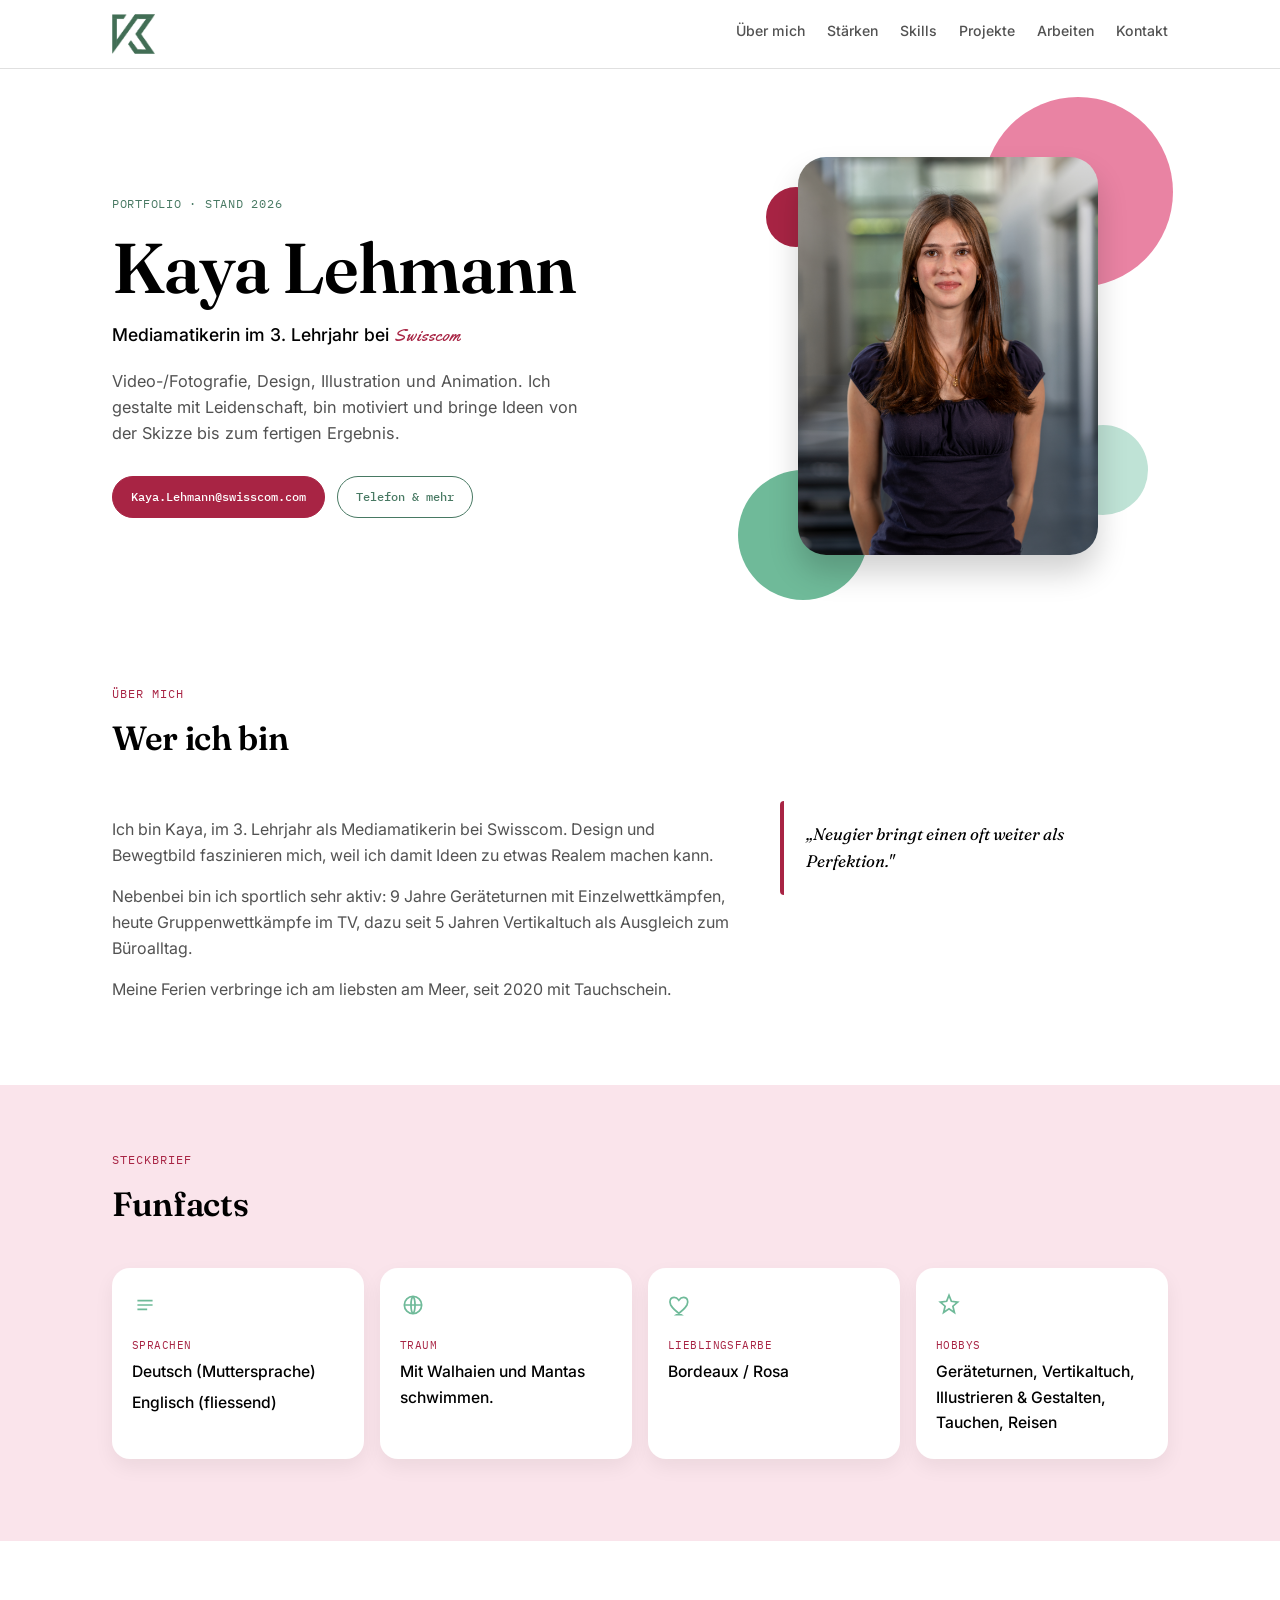
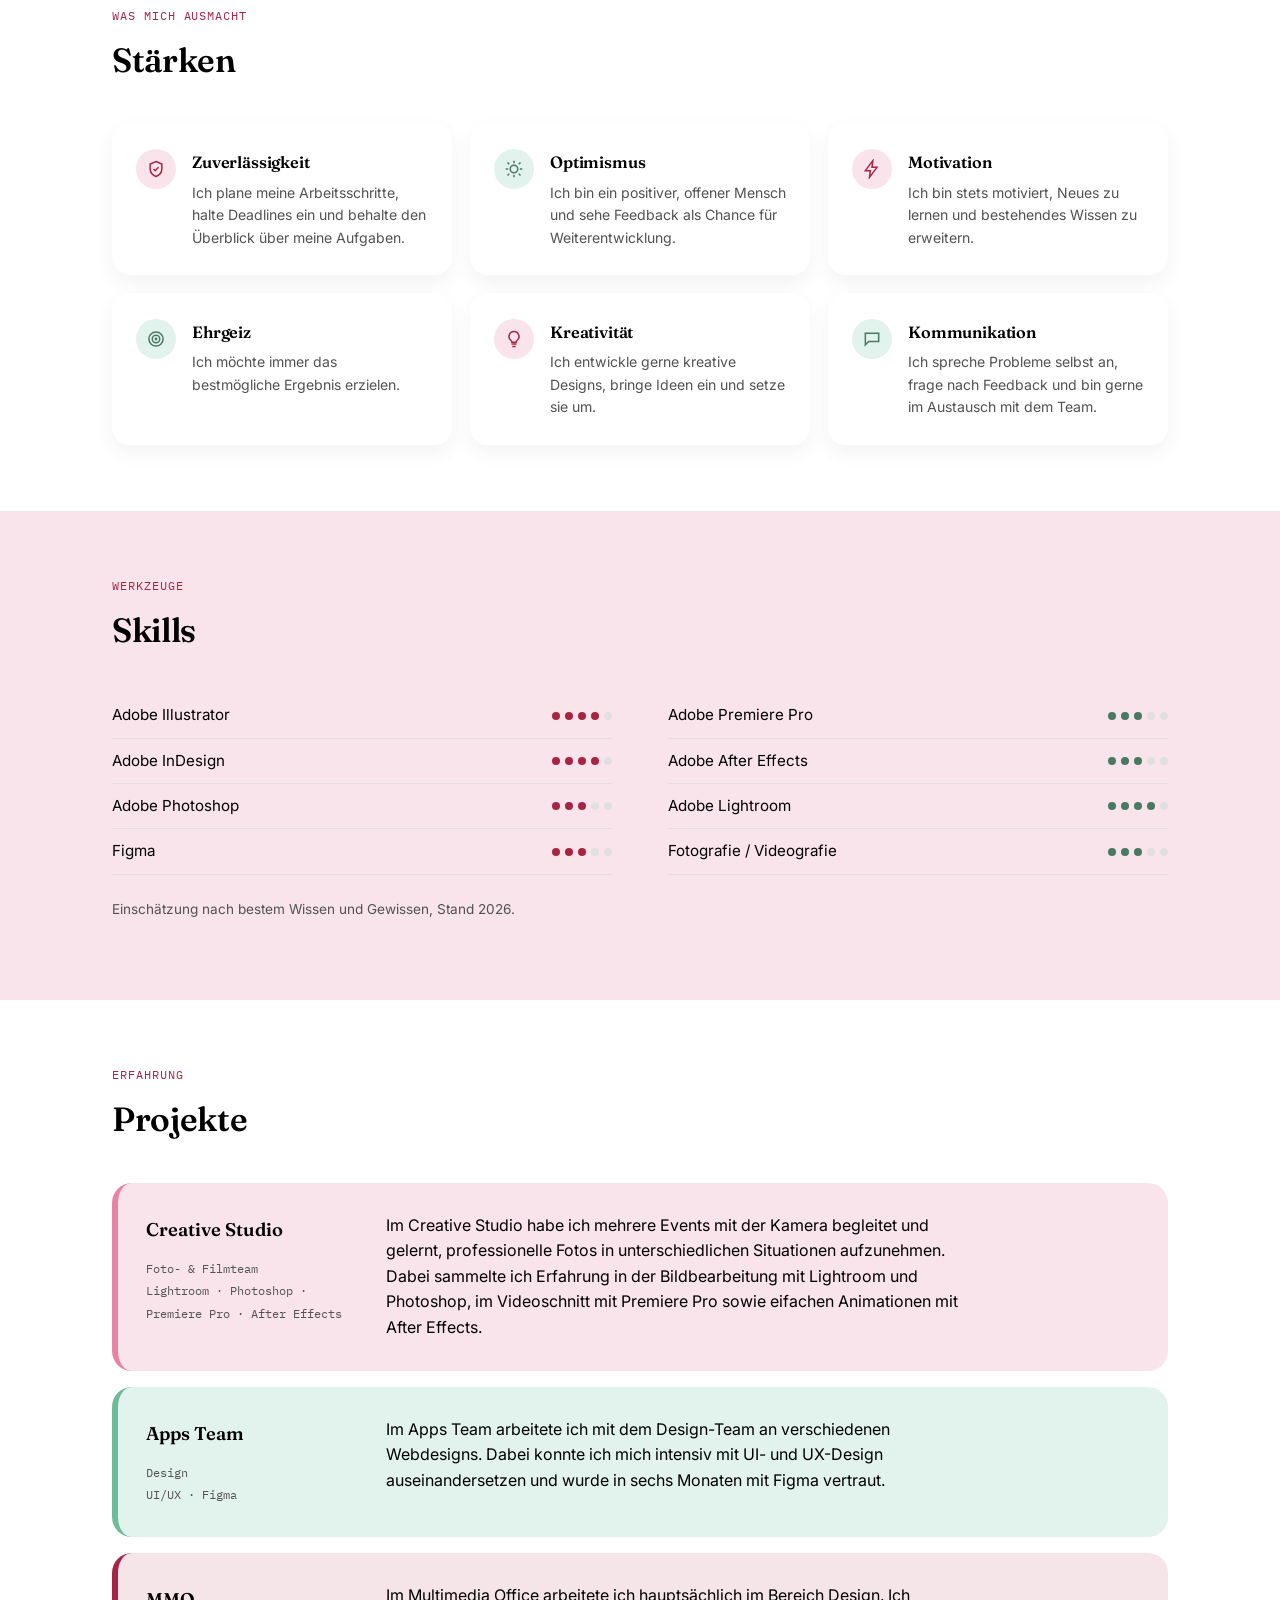
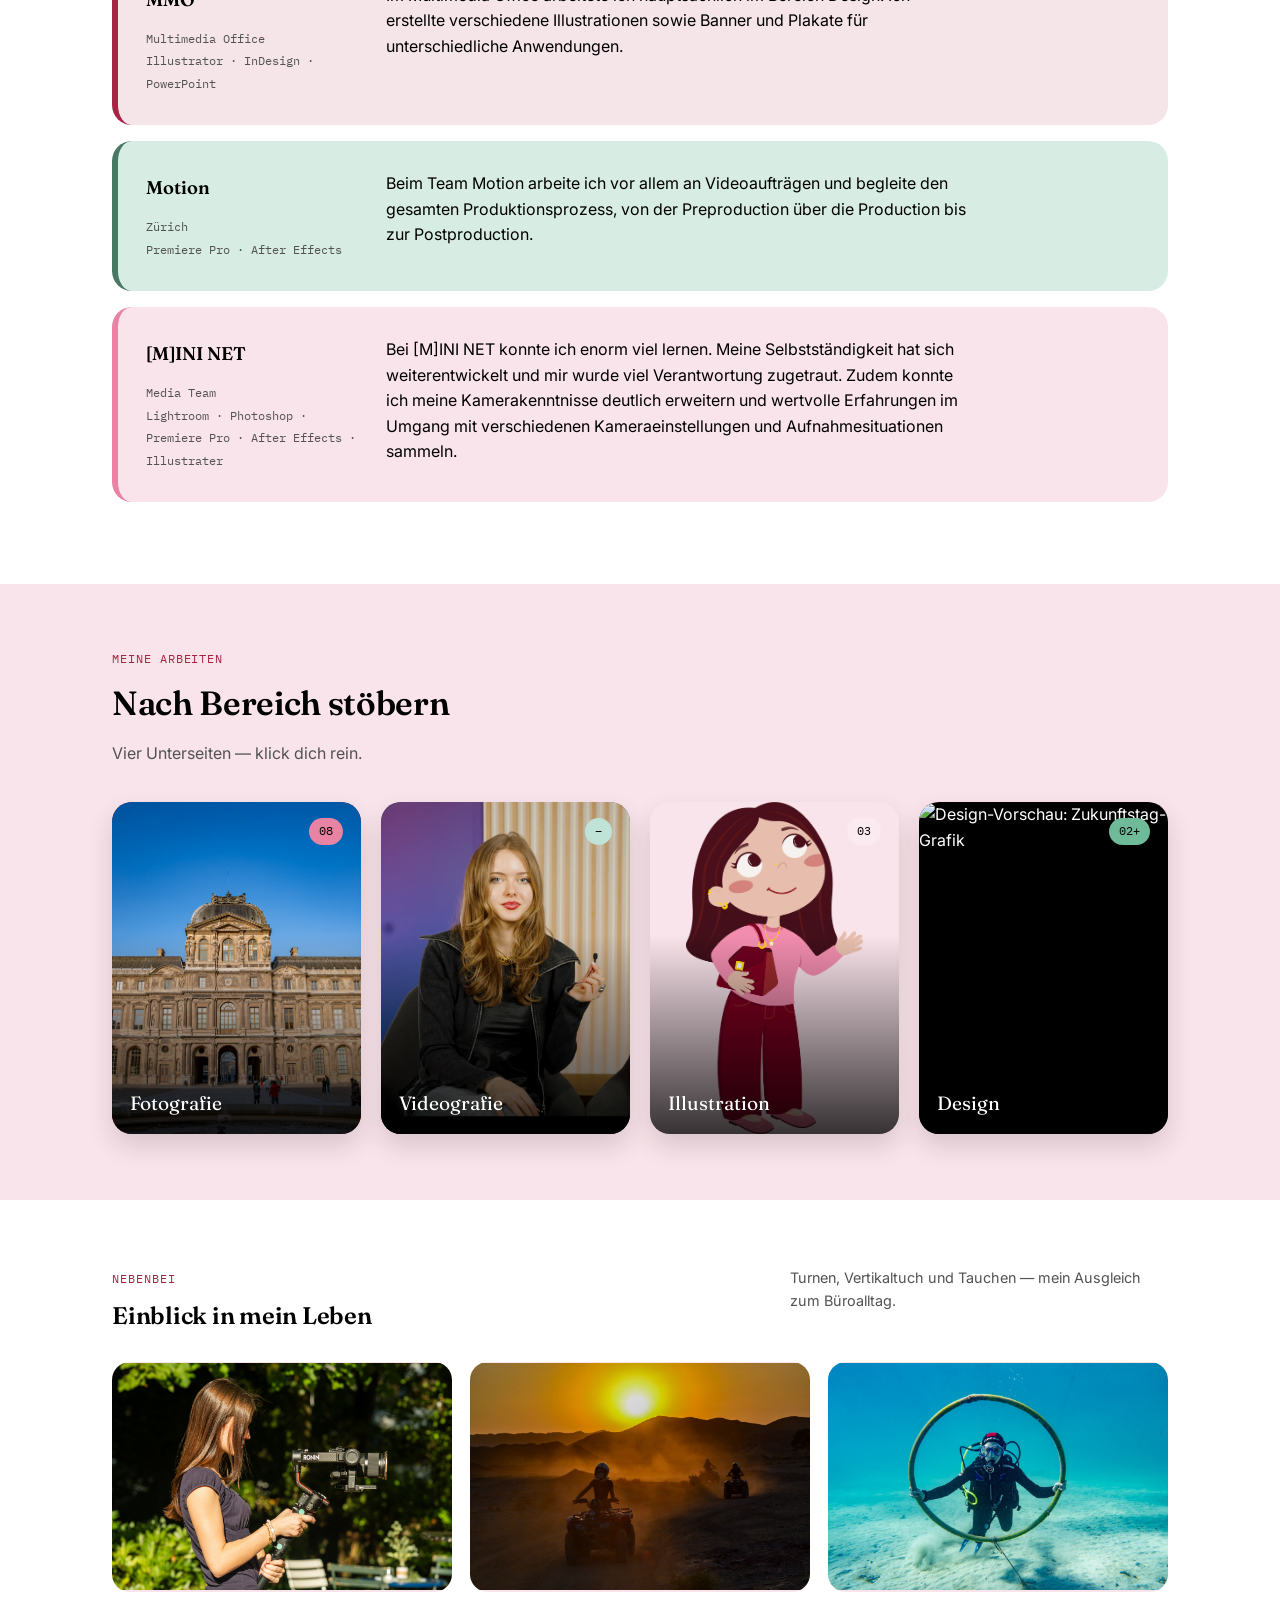
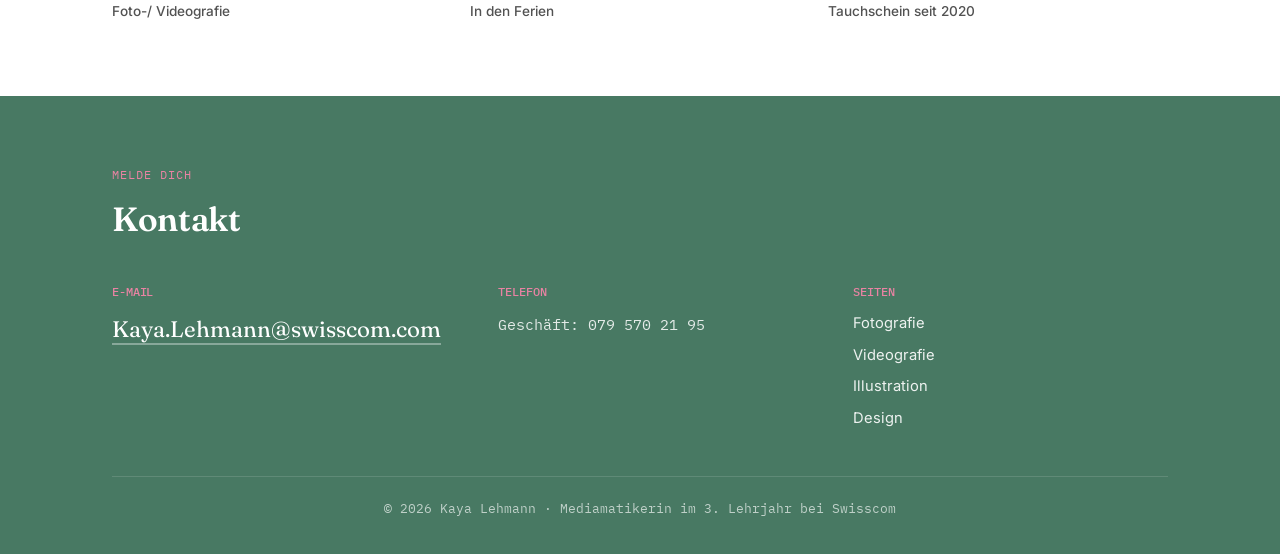
==== commit 83502c61: "changes-friday" ====
--- a/index.html
+++ b/index.html
@@ -189,7 +189,7 @@
         <p>Im Creative Studio habe ich mehrere Events mit der Kamera begleitet und gelernt, professionelle Fotos in unterschiedlichen Situationen aufzunehmen. Dabei sammelte ich Erfahrung in der Bildbearbeitung mit Lightroom und Photoshop, im Videoschnitt mit Premiere Pro sowie eifachen Animationen mit After Effects.</p>
       </div>
       <div class="project proj-apps">
-        <div class="meta"><strong>Apps Team - Desing</strong>UI/UX<br>Figma</div>
+        <div class="meta"><strong>Apps Team </strong>Design<br>UI/UX · Figma</div>
         <p>Im Apps Team arbeitete ich mit dem Design-Team an verschiedenen Webdesigns. Dabei konnte ich mich intensiv mit UI- und UX-Design auseinandersetzen und wurde in sechs Monaten mit Figma vertraut.</p>
       </div>
       <div class="project proj-motion">
@@ -227,7 +227,7 @@
           <span class="count">–</span>
           <span class="label">Videografie</span>
         </a>
-        <a class="subpage-card cat-illu" href="illustration.html">
+<a class="subpage-card" href="illustration.html" style="--cat-fit: contain; background: var(--shy-pink);">
           <img src="assets/Illustration/Ilu_Kaya.png" alt="Illustration-Vorschau: Turnerin">
           <span class="count">03</span>
           <span class="label">Illustration</span>
--- a/style.css
+++ b/style.css
@@ -431,8 +431,7 @@
 /* GROSSE ILLUSTRATIONEN: 2 Boxen mit kleinem Text darunter */
 .gallery.gallery-large { grid-template-columns: repeat(2, 1fr); gap: 32px; padding: 0 0 50px; }
 .gallery.gallery-large figure { background: var(--paper); border-radius: 22px; padding: 18px 18px 20px; box-shadow: 0 10px 28px rgba(0,0,0,0.07); }
-.gallery.gallery-large .bild { aspect-ratio: 4 / 3; overflow: hidden; border-radius: 14px; background: color-mix(in srgb, black 3%, white); }
-.gallery.gallery-large img { width: 100%; height: 100%; object-fit: contain; background: transparent; border-radius: 0; transform: scale(var(--zoom, 1)); }
+.gallery.gallery-large .bild { aspect-ratio: 4 / 3; overflow: hidden; border-radius: 14px; background: transparent; }.gallery.gallery-large img { width: 100%; height: 100%; object-fit: contain; background: transparent; border-radius: 0; transform: scale(var(--zoom, 1)); }
 .gallery.gallery-large figcaption { margin-top: 14px; font-size: 0.85rem; }
 .gallery.gallery-large figcaption .tools { font-size: 0.7rem; }
 
@@ -453,4 +452,44 @@
 @media (max-width: 560px) {
   .gallery.gallery-large, .gallery.gallery-small { grid-template-columns: 1fr; }
   .gallery.gallery-small { padding: 24px; }
+}
+
+/* ============================================================
+   DESIGN-SEITE: 3 Projekte
+   ============================================================ */
+.design-project { margin-top: 80px; }
+.page-hero + .design-project { margin-top: 40px; }
+
+/* Kopf mit Nummer, Titel, Text */
+.design-head { display: flex; gap: 22px; align-items: flex-start; margin-bottom: 30px; }
+.design-nr { font-family: 'Fraunces', serif; font-size: 3rem; line-height: 1; color: var(--growing-pink); }
+.design-head h2 { font-size: clamp(1.5rem, 3vw, 2rem); }
+.design-head p { margin: 10px 0 0; max-width: 62ch; color: var(--ink-soft); }
+.design-head .design-tools { font-family: 'IBM Plex Mono', monospace; font-size: 0.75rem; color: var(--growing-pink); }
+
+/* Bilder: nie zugeschnitten, ohne Rahmen und Karte */
+.design-fig { margin: 0; }
+.design-fig a { display: block; }
+.design-img {
+  width: 100%; height: auto; display: block; border-radius: 6px;
+  box-shadow: 0 6px 24px rgba(0,0,0,0.08);   /* Zeile löschen = kein Schatten */
+}
+.design-fig figcaption { margin-top: 10px; font-size: 0.85rem; color: var(--ink-soft); }
+
+/* Raster */
+.design-row { display: grid; gap: 28px; align-items: start; }
+.design-row.cols-2 { grid-template-columns: repeat(2, minmax(0, 1fr)); }
+.design-row.cols-poster { grid-template-columns: minmax(0, 1fr) minmax(0, 1.6fr); }
+.design-row.narrow { max-width: 62%; }
+
+/* Zwischentitel */
+.design-label {
+  font-family: 'IBM Plex Mono', monospace; font-size: 0.78rem; color: var(--growing-pink);
+  text-transform: uppercase; letter-spacing: 0.06em; margin: 40px 0 16px;
+}
+
+@media (max-width: 720px) {
+  .design-row.cols-2, .design-row.cols-poster { grid-template-columns: 1fr; }
+  .design-row.narrow { max-width: 100%; }
+  .design-head { flex-direction: column; gap: 8px; }
 }
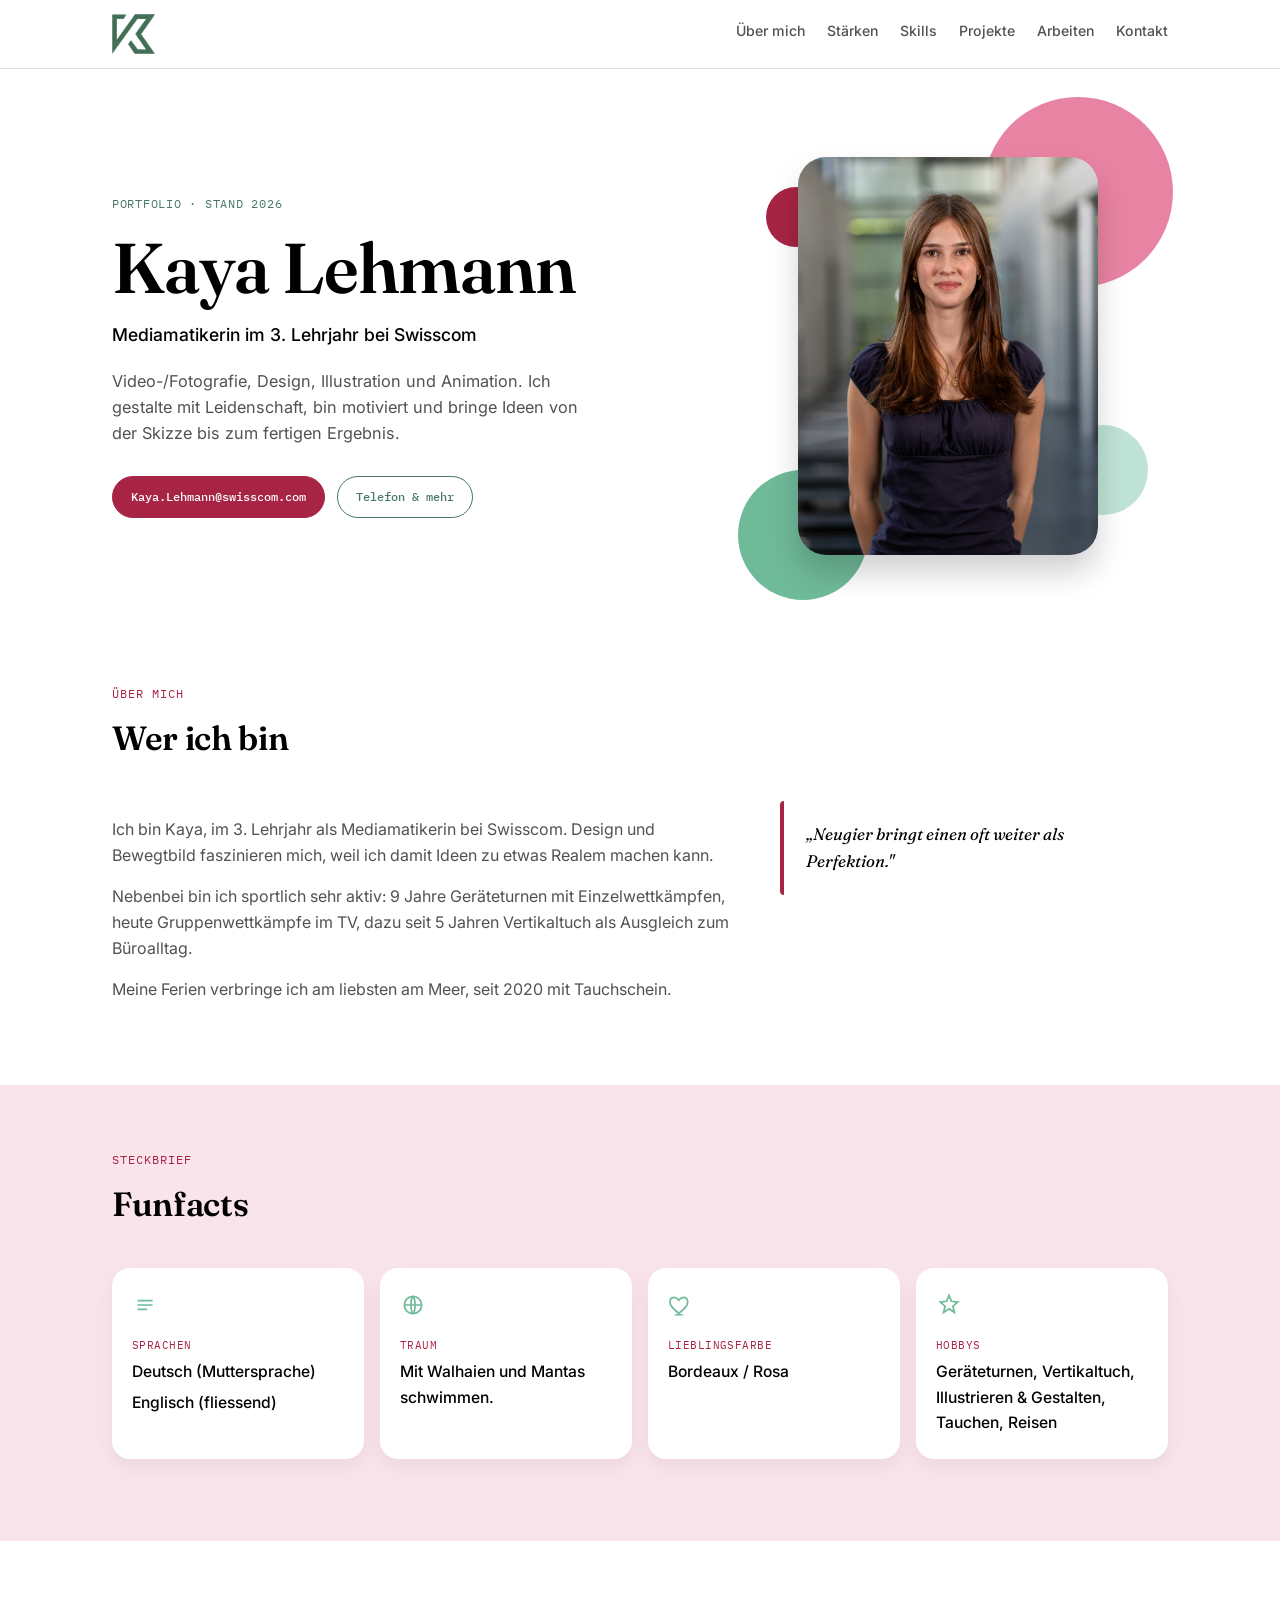
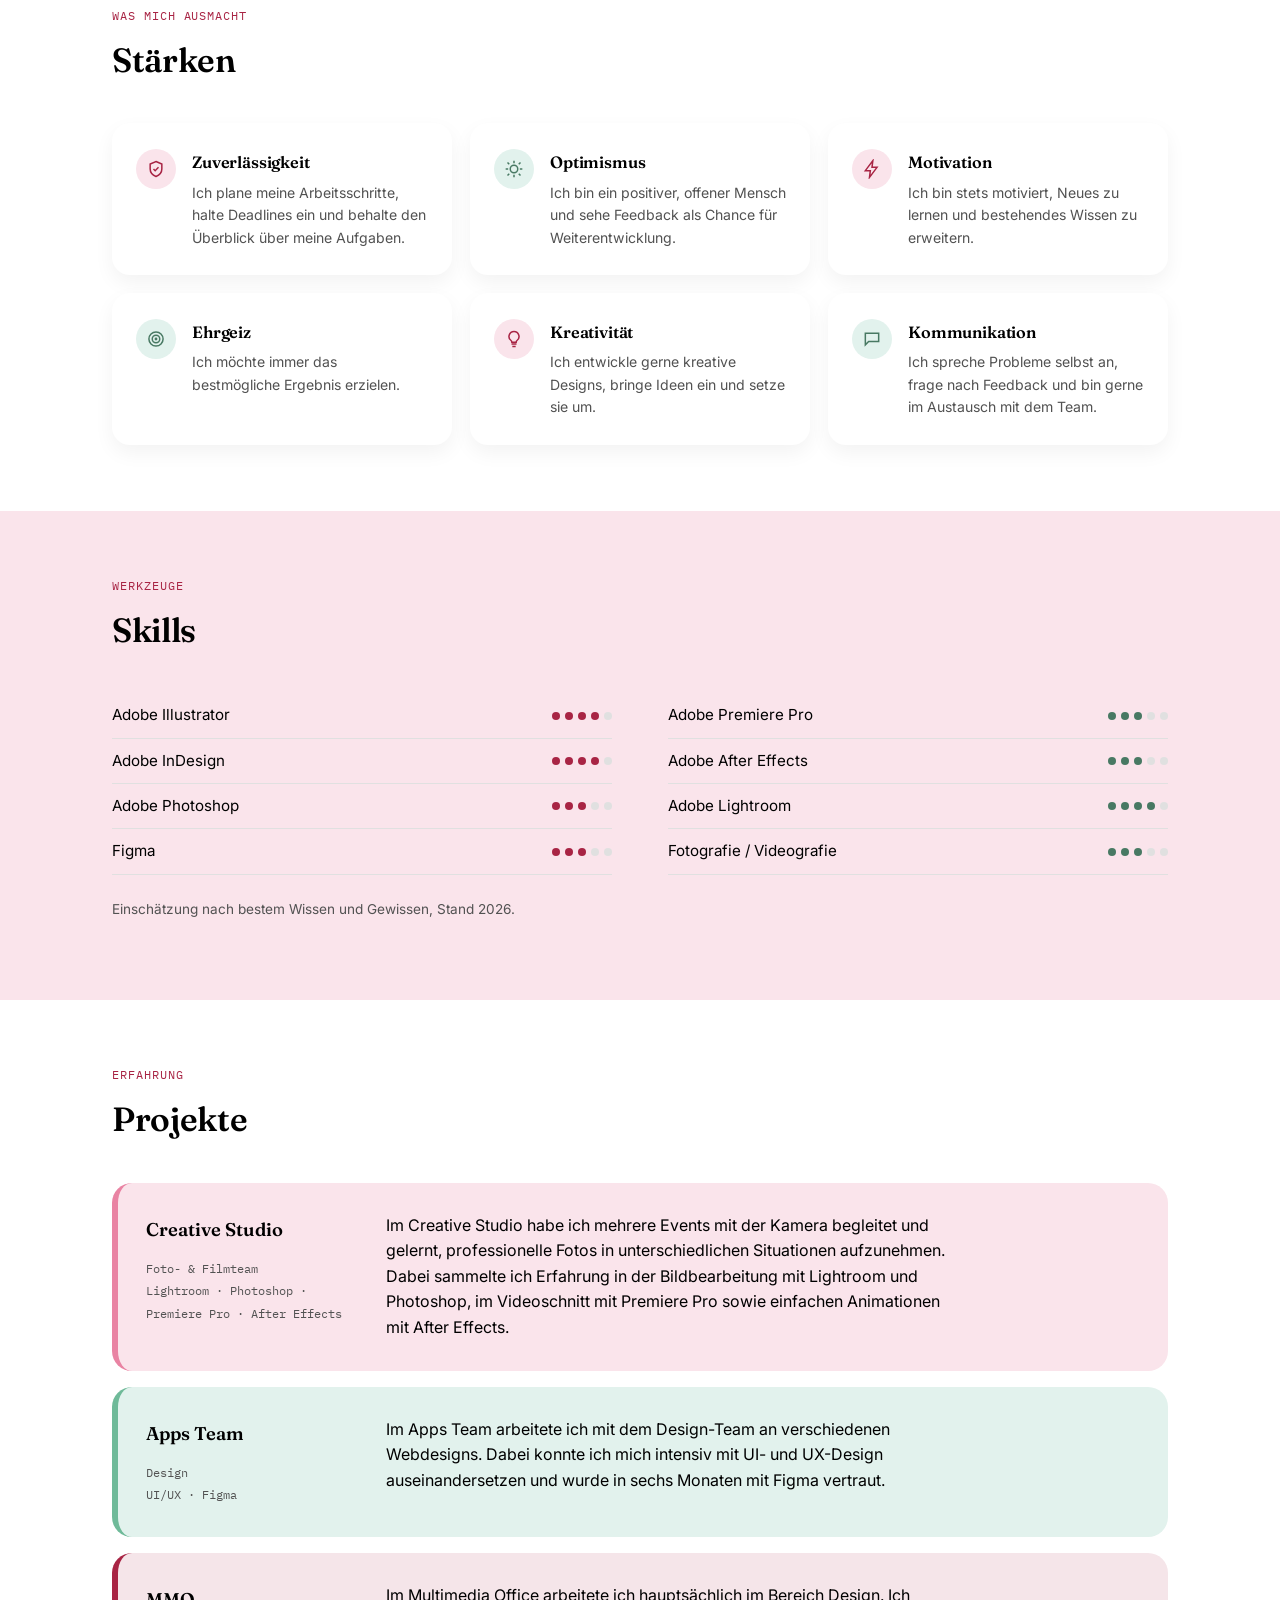
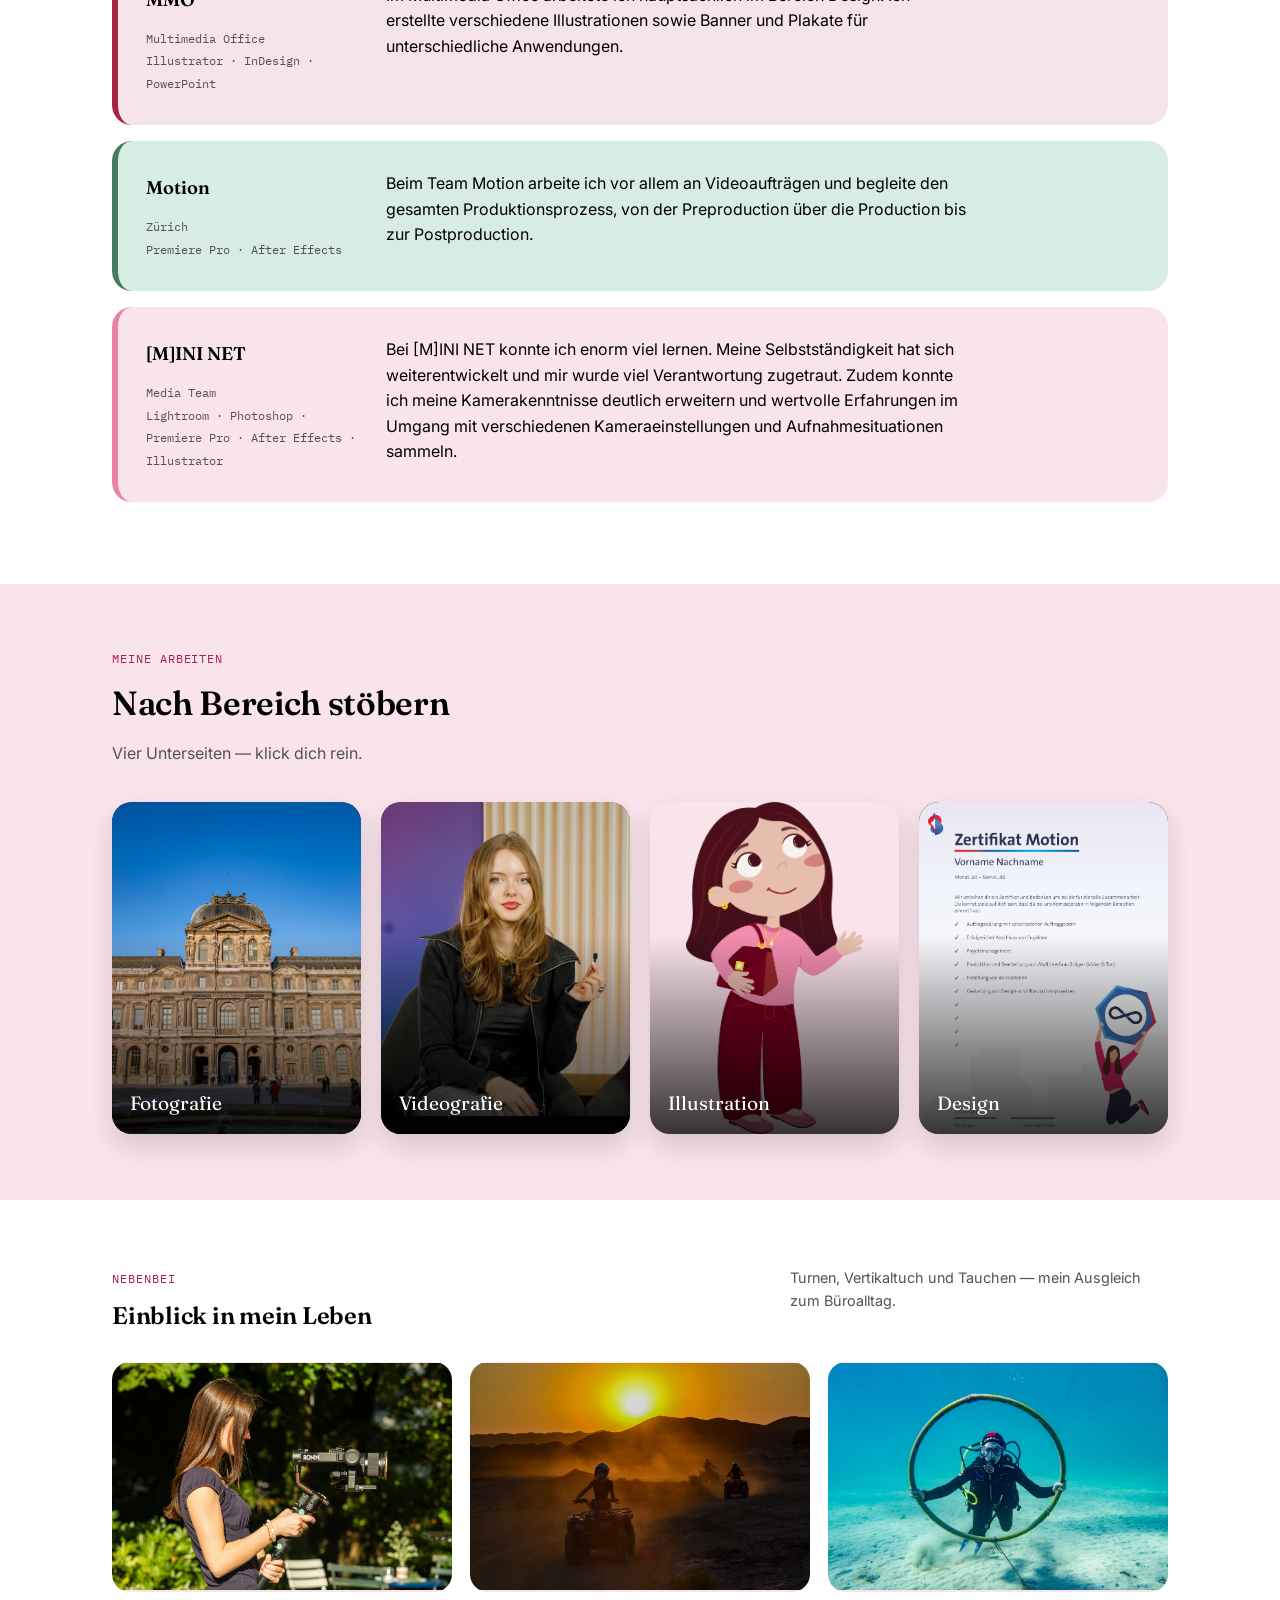
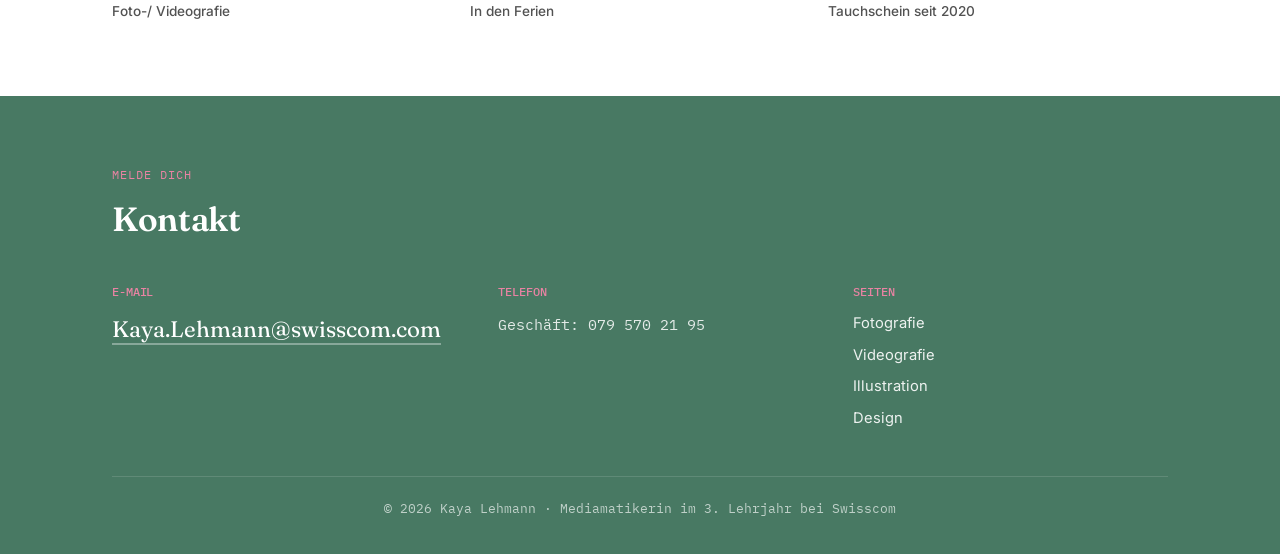
==== commit b07ee0be: "changes_london" ====
--- a/index.html
+++ b/index.html
@@ -41,7 +41,7 @@
     <div>
       <div class="hero-tag">Portfolio · Stand 2026</div>
       <h1>Kaya Lehmann</h1>
-      <div class="role">Mediamatikerin im 3. Lehrjahr bei <span class="signature">Swisscom</span></div>
+      <div class="role">Mediamatikerin im 3. Lehrjahr bei Swisscom</div>
       <p class="lede">Video-/Fotografie, Design, Illustration und Animation. Ich gestalte mit Leidenschaft, bin motiviert und bringe Ideen von der Skizze bis zum fertigen Ergebnis.</p>
       <div class="chips">
         <a class="chip solid" href="mailto:Kaya.Lehmann@swisscom.com">Kaya.Lehmann@swisscom.com</a>
@@ -186,7 +186,7 @@
 
       <div class="project proj-creative">
         <div class="meta"><strong>Creative Studio</strong>Foto- &amp; Filmteam<br>Lightroom · Photoshop · Premiere Pro · After Effects</div>
-        <p>Im Creative Studio habe ich mehrere Events mit der Kamera begleitet und gelernt, professionelle Fotos in unterschiedlichen Situationen aufzunehmen. Dabei sammelte ich Erfahrung in der Bildbearbeitung mit Lightroom und Photoshop, im Videoschnitt mit Premiere Pro sowie eifachen Animationen mit After Effects.</p>
+        <p>Im Creative Studio habe ich mehrere Events mit der Kamera begleitet und gelernt, professionelle Fotos in unterschiedlichen Situationen aufzunehmen. Dabei sammelte ich Erfahrung in der Bildbearbeitung mit Lightroom und Photoshop, im Videoschnitt mit Premiere Pro sowie einfachen Animationen mit After Effects.</p>
       </div>
       <div class="project proj-apps">
         <div class="meta"><strong>Apps Team </strong>Design<br>UI/UX · Figma</div>
@@ -201,7 +201,7 @@
         <p>Beim Team Motion arbeite ich vor allem an Videoaufträgen und begleite den gesamten Produktionsprozess, von der Preproduction über die Production bis zur Postproduction.</p>
       </div>
           <div class="project proj-creative">
-        <div class="meta"><strong>[M]INI NET</strong>Media Team<br>Lightroom · Photoshop · Premiere Pro · After Effects · Illustrater</div>
+        <div class="meta"><strong>[M]INI NET</strong>Media Team<br>Lightroom · Photoshop · Premiere Pro · After Effects · Illustrator</div>
         <p>Bei [M]INI NET konnte ich enorm viel lernen. Meine Selbstständigkeit hat sich weiterentwickelt und mir wurde viel Verantwortung zugetraut. Zudem konnte ich meine Kamerakenntnisse deutlich erweitern und wertvolle Erfahrungen im Umgang mit verschiedenen Kameraeinstellungen und Aufnahmesituationen sammeln.</p>
       </div>
   </section>
@@ -219,22 +219,18 @@
       <div class="subpage-grid">
         <a class="subpage-card cat-foto" href="fotografie.html">
           <img src="assets/Paris/Haus.jpg" alt="Fotografie-Vorschau: Paris">
-          <span class="count">08</span>
           <span class="label">Fotografie</span>
         </a>
         <a class="subpage-card cat-video" href="videografie.html">
           <img src="assets/Video/Video_Page.png" alt="Videografie-Vorschau">
-          <span class="count">–</span>
           <span class="label">Videografie</span>
         </a>
 <a class="subpage-card" href="illustration.html" style="--cat-fit: contain; background: var(--shy-pink);">
           <img src="assets/Illustration/Ilu_Kaya.png" alt="Illustration-Vorschau: Turnerin">
-          <span class="count">03</span>
           <span class="label">Illustration</span>
         </a>
-        <a class="subpage-card cat-design" href="design.html">
-          <img src="assets/Design/Vorlage_Zertifikat.pdf" alt="Design-Vorschau: Zukunftstag-Grafik">
-          <span class="count">02+</span>
+        <a class="subpage-card cat-design" href="assets/Design/Vorlage_Zertifikat.png">
+          <img src="assets/Design/Vorlage_Zertifikat.png" alt="Design-Vorschau: Zukunftstag-Grafik">
           <span class="label">Design</span>
         </a>
       </div>
--- a/style.css
+++ b/style.css
@@ -426,33 +426,26 @@
 @media (max-width: 880px) { .photo-grid { grid-template-columns: 1fr 1fr; } }
 @media (max-width: 560px) { .photo-grid { grid-template-columns: 1fr; } }
 
-/* ---------- Illustrationsseite ---------- */
-
-/* GROSSE ILLUSTRATIONEN: 2 Boxen mit kleinem Text darunter */
-.gallery.gallery-large { grid-template-columns: repeat(2, 1fr); gap: 32px; padding: 0 0 50px; }
-.gallery.gallery-large figure { background: var(--paper); border-radius: 22px; padding: 18px 18px 20px; box-shadow: 0 10px 28px rgba(0,0,0,0.07); }
-.gallery.gallery-large .bild { aspect-ratio: 4 / 3; overflow: hidden; border-radius: 14px; background: transparent; }.gallery.gallery-large img { width: 100%; height: 100%; object-fit: contain; background: transparent; border-radius: 0; transform: scale(var(--zoom, 1)); }
-.gallery.gallery-large figcaption { margin-top: 14px; font-size: 0.85rem; }
-.gallery.gallery-large figcaption .tools { font-size: 0.7rem; }
-
-/* KLEINE ILLUSTRATIONEN: eine gemeinsame Fläche, keine einzelnen Boxen, keine Texte */
-.gallery.gallery-small {
-  grid-template-columns: repeat(3, 1fr); gap: 20px 24px; padding: 40px; margin-bottom: 70px;
-  background: var(--panel-bg, color-mix(in srgb, black 4%, white)); border-radius: 26px;
-}
+/* ===== ILLUSTRATION: in style.css die alten .gallery-large / .gallery-small Regeln
+   (inkl. der verklebten Zeile 434 und den @media-Zeilen dazu) löschen und das hier einfügen ===== */
+
+/* Grosse Illustrationen: untereinander */
+.gallery.gallery-large { grid-template-columns: 1fr; gap: 0; padding: 0; }
+.gallery.gallery-large .bild { aspect-ratio: auto; overflow: hidden; border-radius: 14px; background: transparent; }
+.gallery.gallery-large img { width: 100%; height: auto; display: block; object-fit: contain; background: transparent; border-radius: 0; transform: scale(var(--zoom, 1)); }
+
+/* Kleine Illustrationen: alle gleich grosse Felder, ohne grauen Hintergrund */
+.gallery.gallery-small { grid-template-columns: repeat(3, 1fr); gap: 24px; padding: 0; margin-bottom: 32px; background: none; border-radius: 0; }
 .gallery.gallery-small figure { background: none; box-shadow: none; padding: 0; border-radius: 0; }
 .gallery.gallery-small figcaption { display: none; }
-.gallery.gallery-small img {
-  aspect-ratio: 1 / 1; box-sizing: border-box; padding: 12%;
-  object-fit: contain; background: transparent; border-radius: 0; transform: scale(var(--zoom, 1));
-}
-
-/* Kleinere Bildschirme */
-@media (max-width: 880px) { .gallery.gallery-small { grid-template-columns: 1fr 1fr; } }
-@media (max-width: 560px) {
-  .gallery.gallery-large, .gallery.gallery-small { grid-template-columns: 1fr; }
-  .gallery.gallery-small { padding: 24px; }
-}
+.gallery.gallery-small img { width: 100%; aspect-ratio: 1 / 1; box-sizing: border-box; padding: 3%; object-fit: contain; background: transparent; border-radius: 0; transform: scale(var(--zoom, 1)); }
+
+/* Gruppen-Text und Beispielkarten */
+.doubble-examples { display: grid; grid-template-columns: repeat(3, 1fr); gap: 24px; }
+.doubble-examples img { width: 100%; aspect-ratio: 1 / 1; object-fit: contain; border-radius: 50%; }
+
+@media (max-width: 880px) { .gallery.gallery-small, .doubble-examples { grid-template-columns: 1fr 1fr; } }
+@media (max-width: 560px) { .gallery.gallery-small { grid-template-columns: 1fr 1fr; gap: 12px; } }
 
 /* ============================================================
    DESIGN-SEITE: 3 Projekte
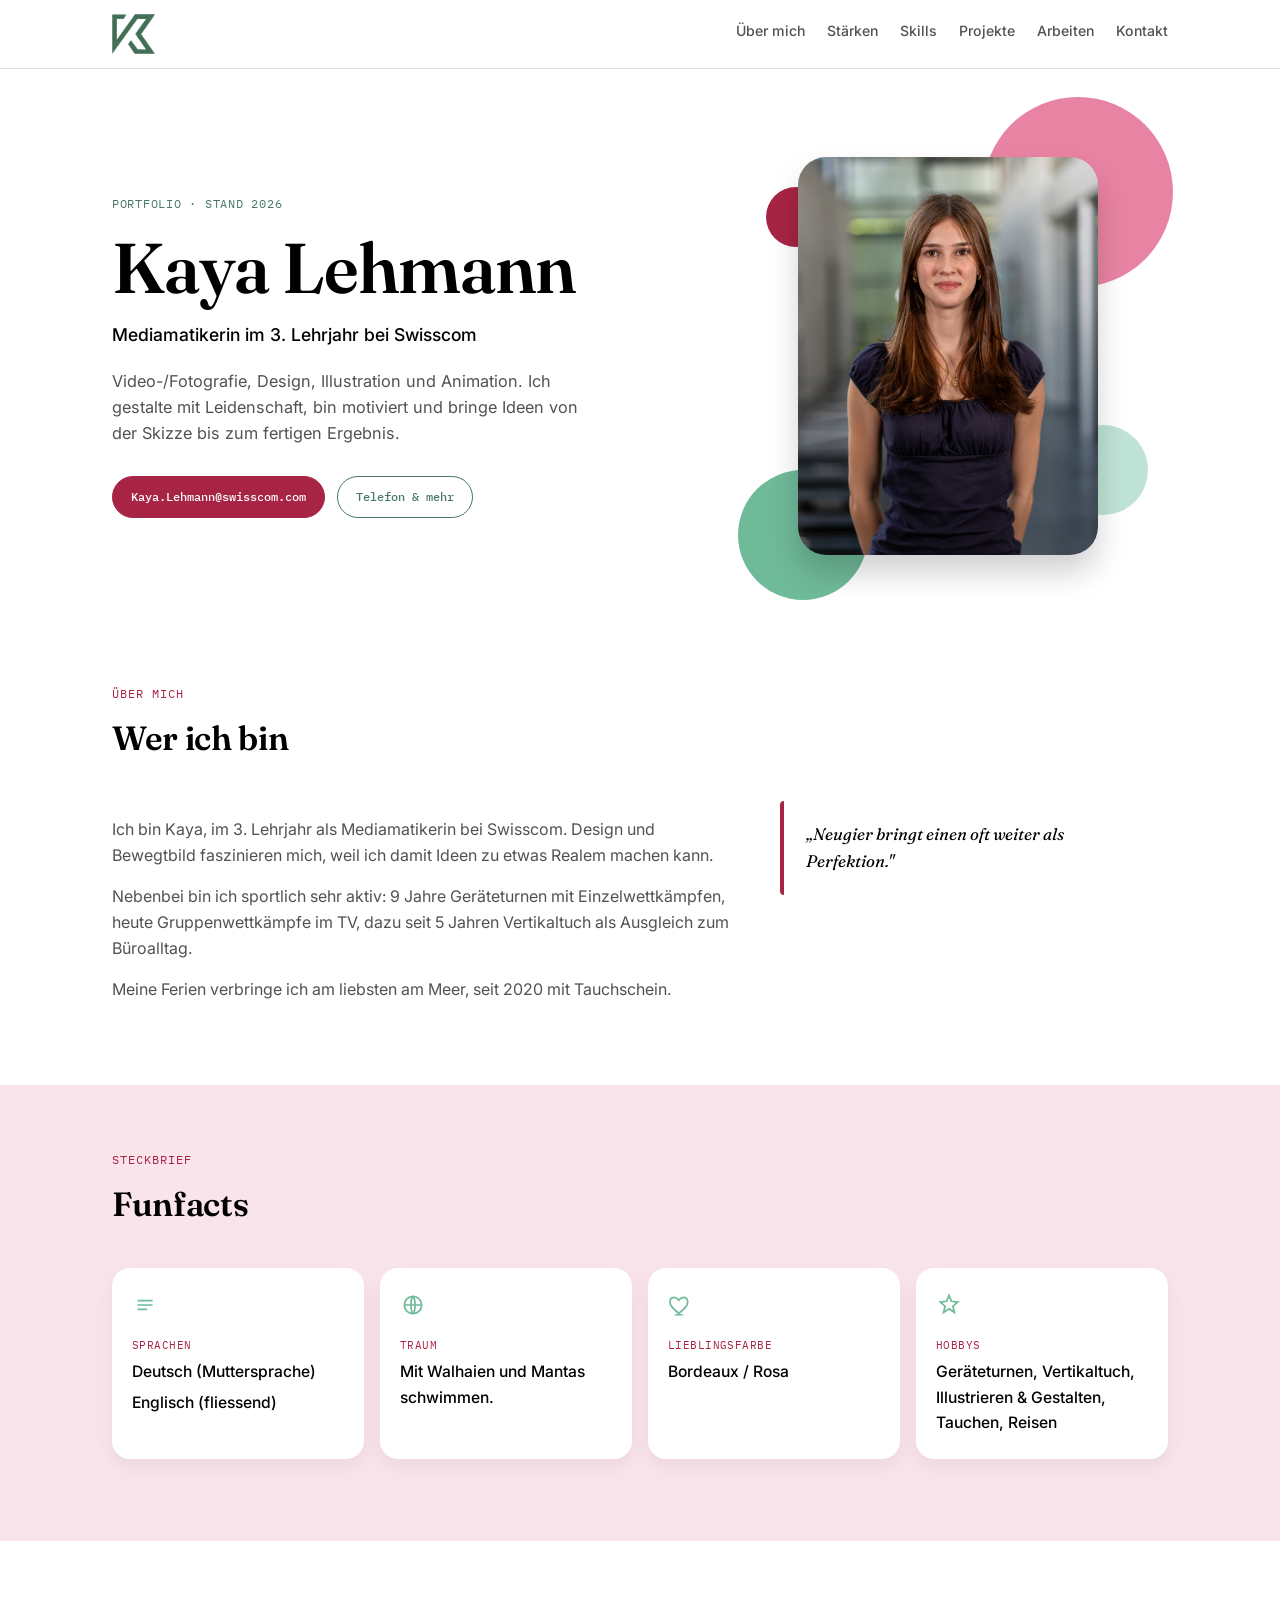
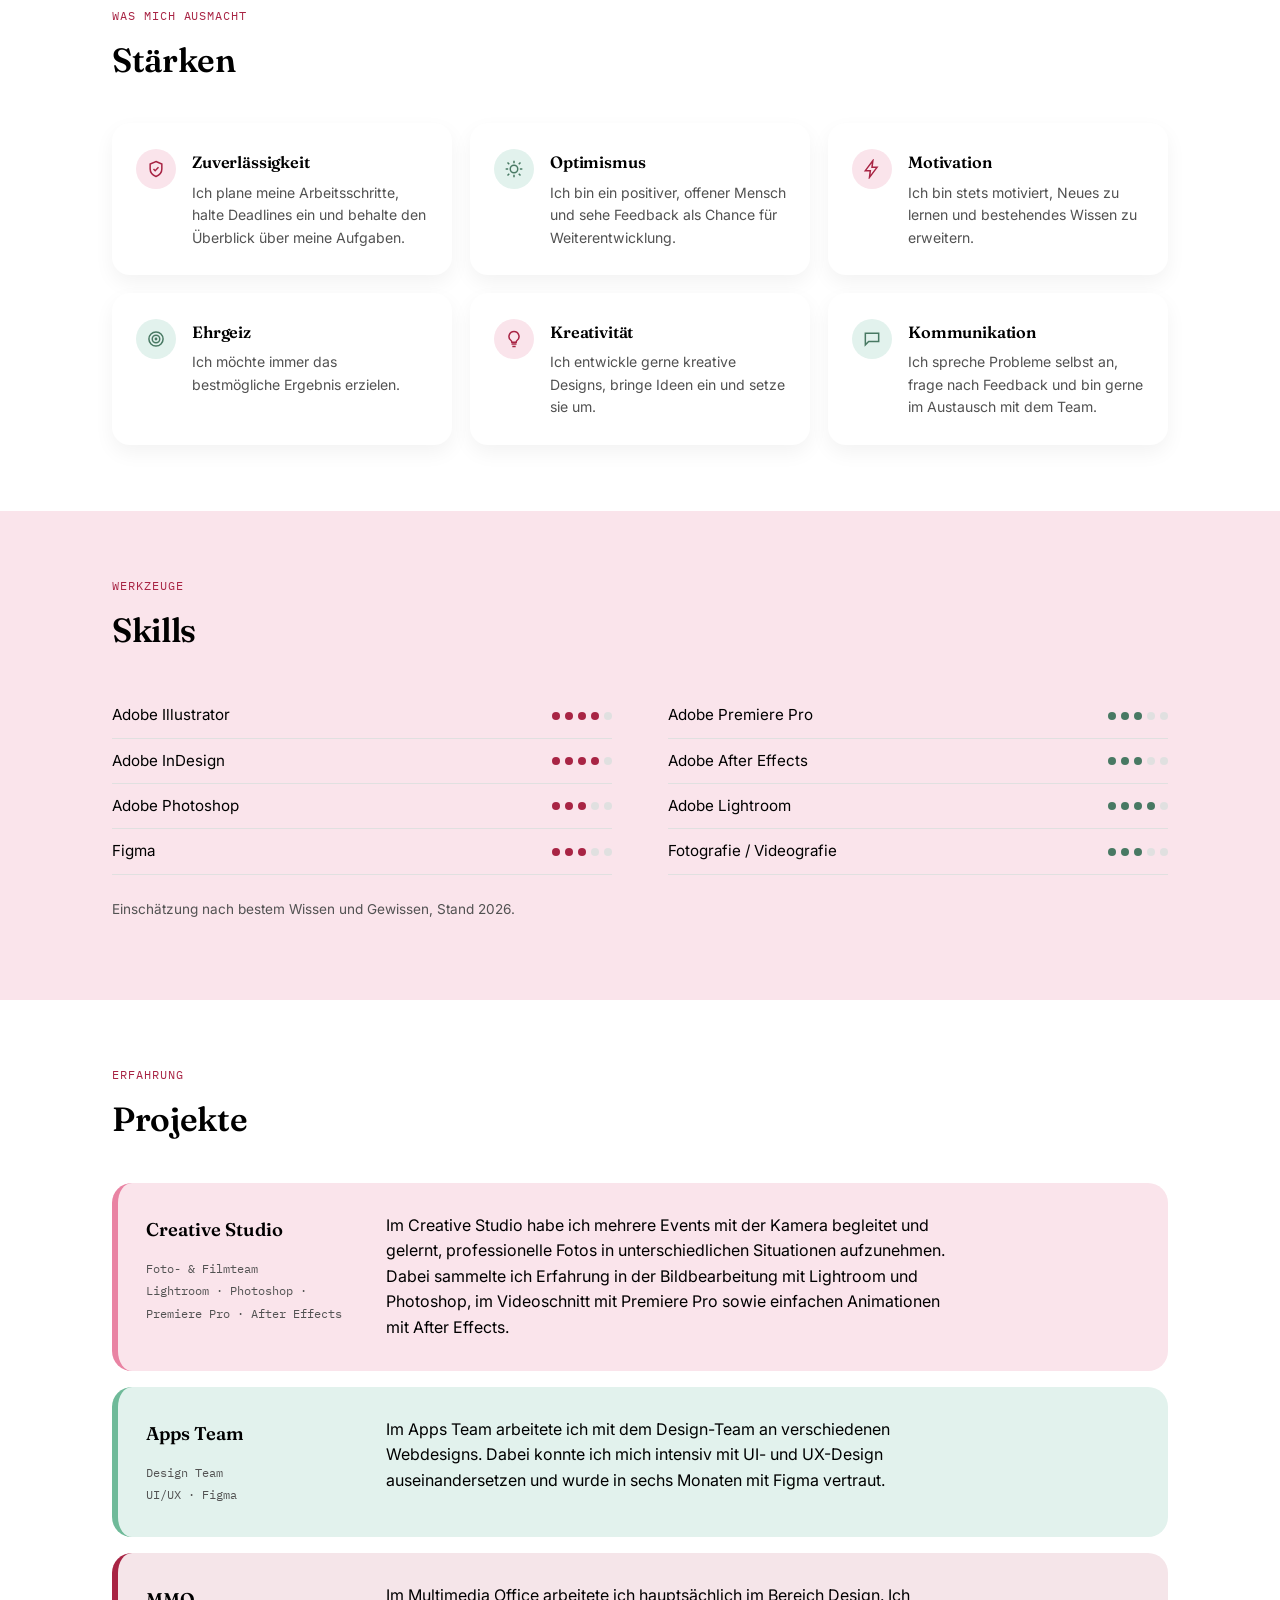
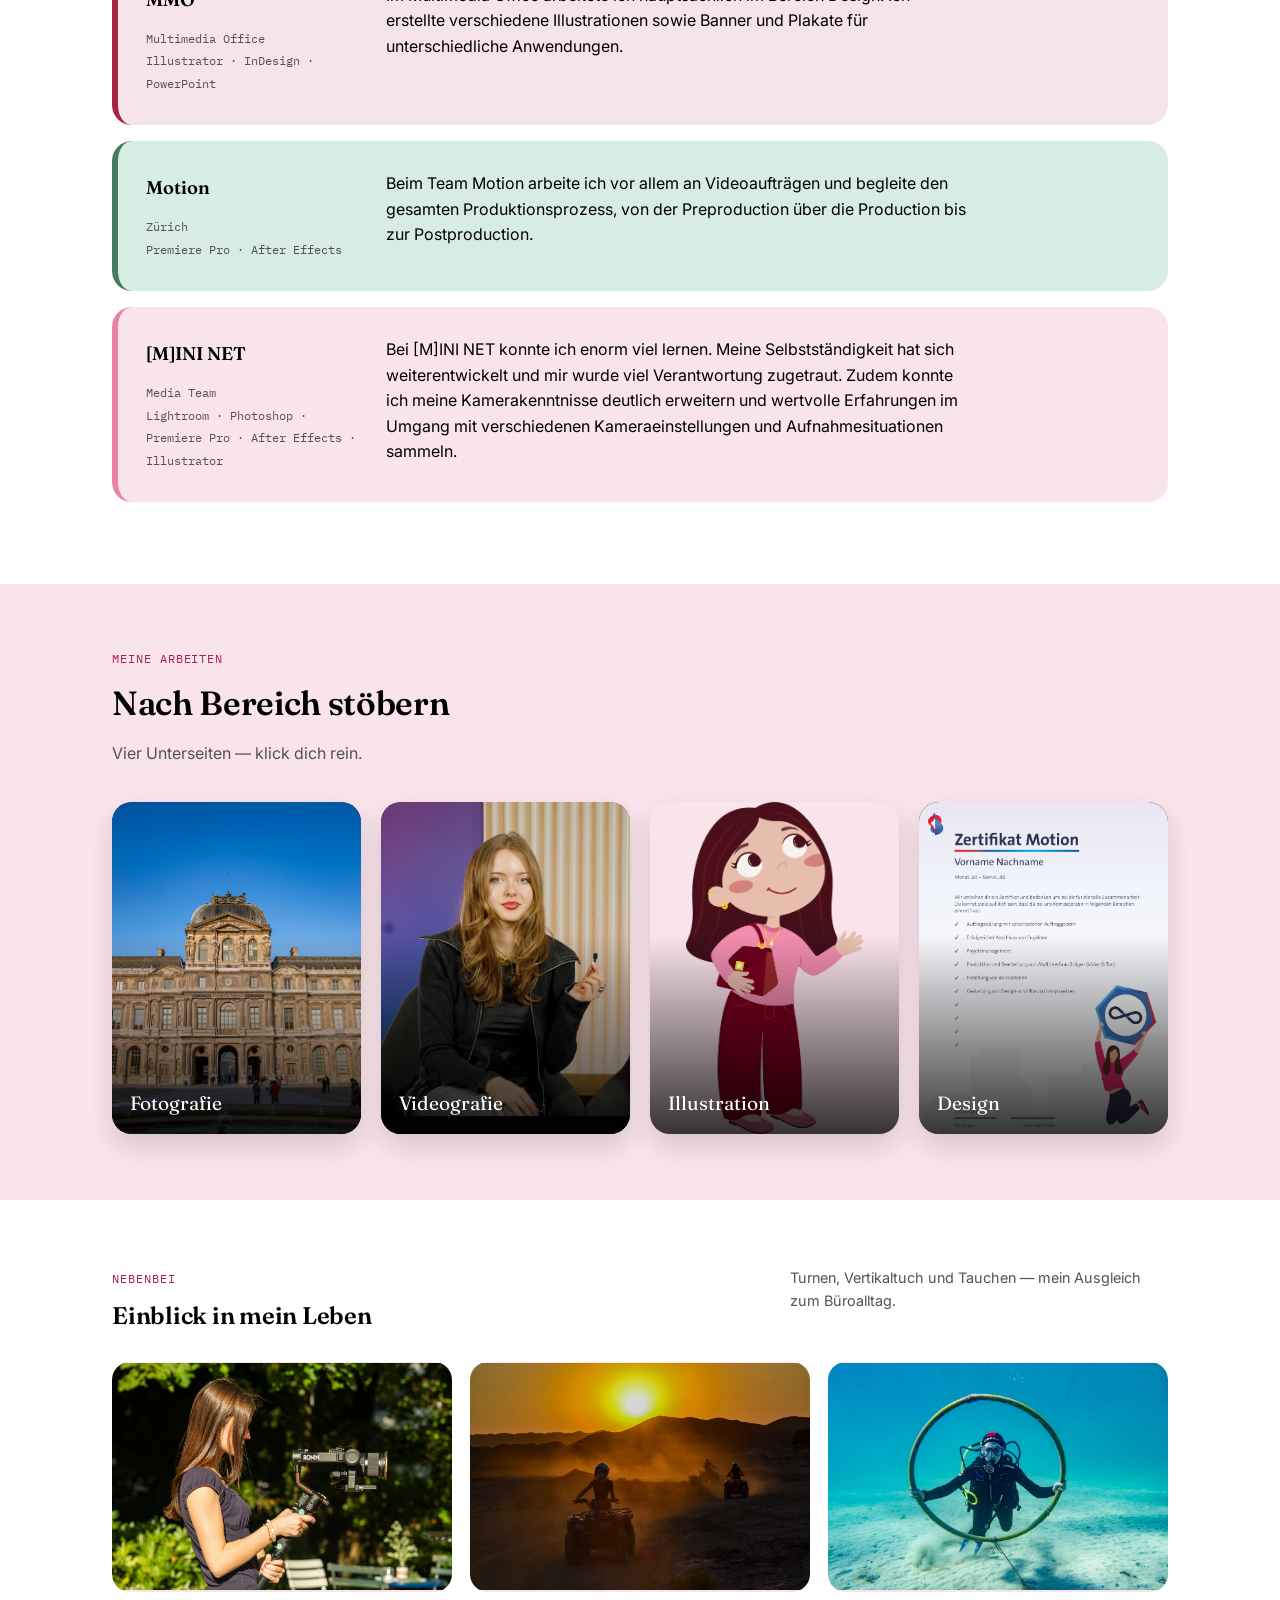
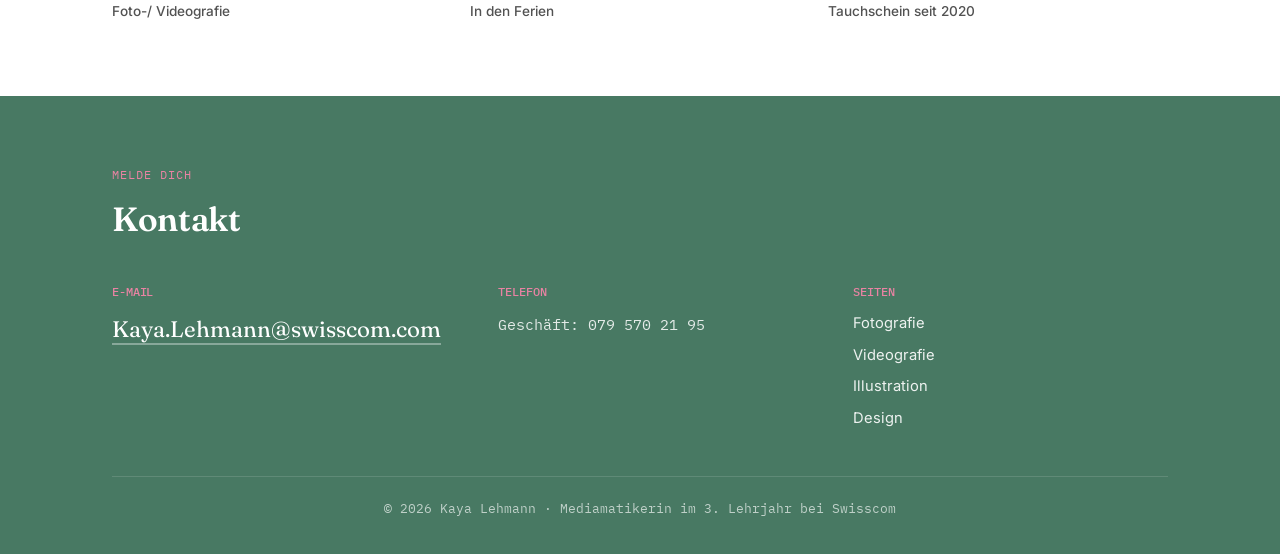
==== commit 4be06b61: "final26" ====
--- a/index.html
+++ b/index.html
@@ -189,7 +189,7 @@
         <p>Im Creative Studio habe ich mehrere Events mit der Kamera begleitet und gelernt, professionelle Fotos in unterschiedlichen Situationen aufzunehmen. Dabei sammelte ich Erfahrung in der Bildbearbeitung mit Lightroom und Photoshop, im Videoschnitt mit Premiere Pro sowie einfachen Animationen mit After Effects.</p>
       </div>
       <div class="project proj-apps">
-        <div class="meta"><strong>Apps Team </strong>Design<br>UI/UX · Figma</div>
+        <div class="meta"><strong>Apps Team </strong>Design Team<br>UI/UX · Figma</div>
         <p>Im Apps Team arbeitete ich mit dem Design-Team an verschiedenen Webdesigns. Dabei konnte ich mich intensiv mit UI- und UX-Design auseinandersetzen und wurde in sechs Monaten mit Figma vertraut.</p>
       </div>
       <div class="project proj-motion">
@@ -229,7 +229,7 @@
           <img src="assets/Illustration/Ilu_Kaya.png" alt="Illustration-Vorschau: Turnerin">
           <span class="label">Illustration</span>
         </a>
-        <a class="subpage-card cat-design" href="assets/Design/Vorlage_Zertifikat.png">
+        <a class="subpage-card cat-design" href="design.html">
           <img src="assets/Design/Vorlage_Zertifikat.png" alt="Design-Vorschau: Zukunftstag-Grafik">
           <span class="label">Design</span>
         </a>
--- a/style.css
+++ b/style.css
@@ -485,4 +485,15 @@
   .design-row.cols-2, .design-row.cols-poster { grid-template-columns: 1fr; }
   .design-row.narrow { max-width: 100%; }
   .design-head { flex-direction: column; gap: 8px; }
-}+}
+
+/* ---------- Home-Button (alle Unterseiten) ---------- */
+.home-wrap { display: flex; justify-content: center; padding: 60px 0 70px; }
+.home-btn {
+  display: inline-block; text-decoration: none;
+  font-family: 'IBM Plex Mono', monospace; font-size: 0.85rem; font-weight: 500;
+  padding: 12px 26px; border-radius: 30px;
+  color: #fff; background: var(--growing-pink); border: 1.5px solid var(--growing-pink);
+  transition: background 0.2s ease, border-color 0.2s ease, transform 0.2s ease;
+}
+.home-btn:hover { background: var(--black); border-color: var(--black); transform: translateY(-2px); }
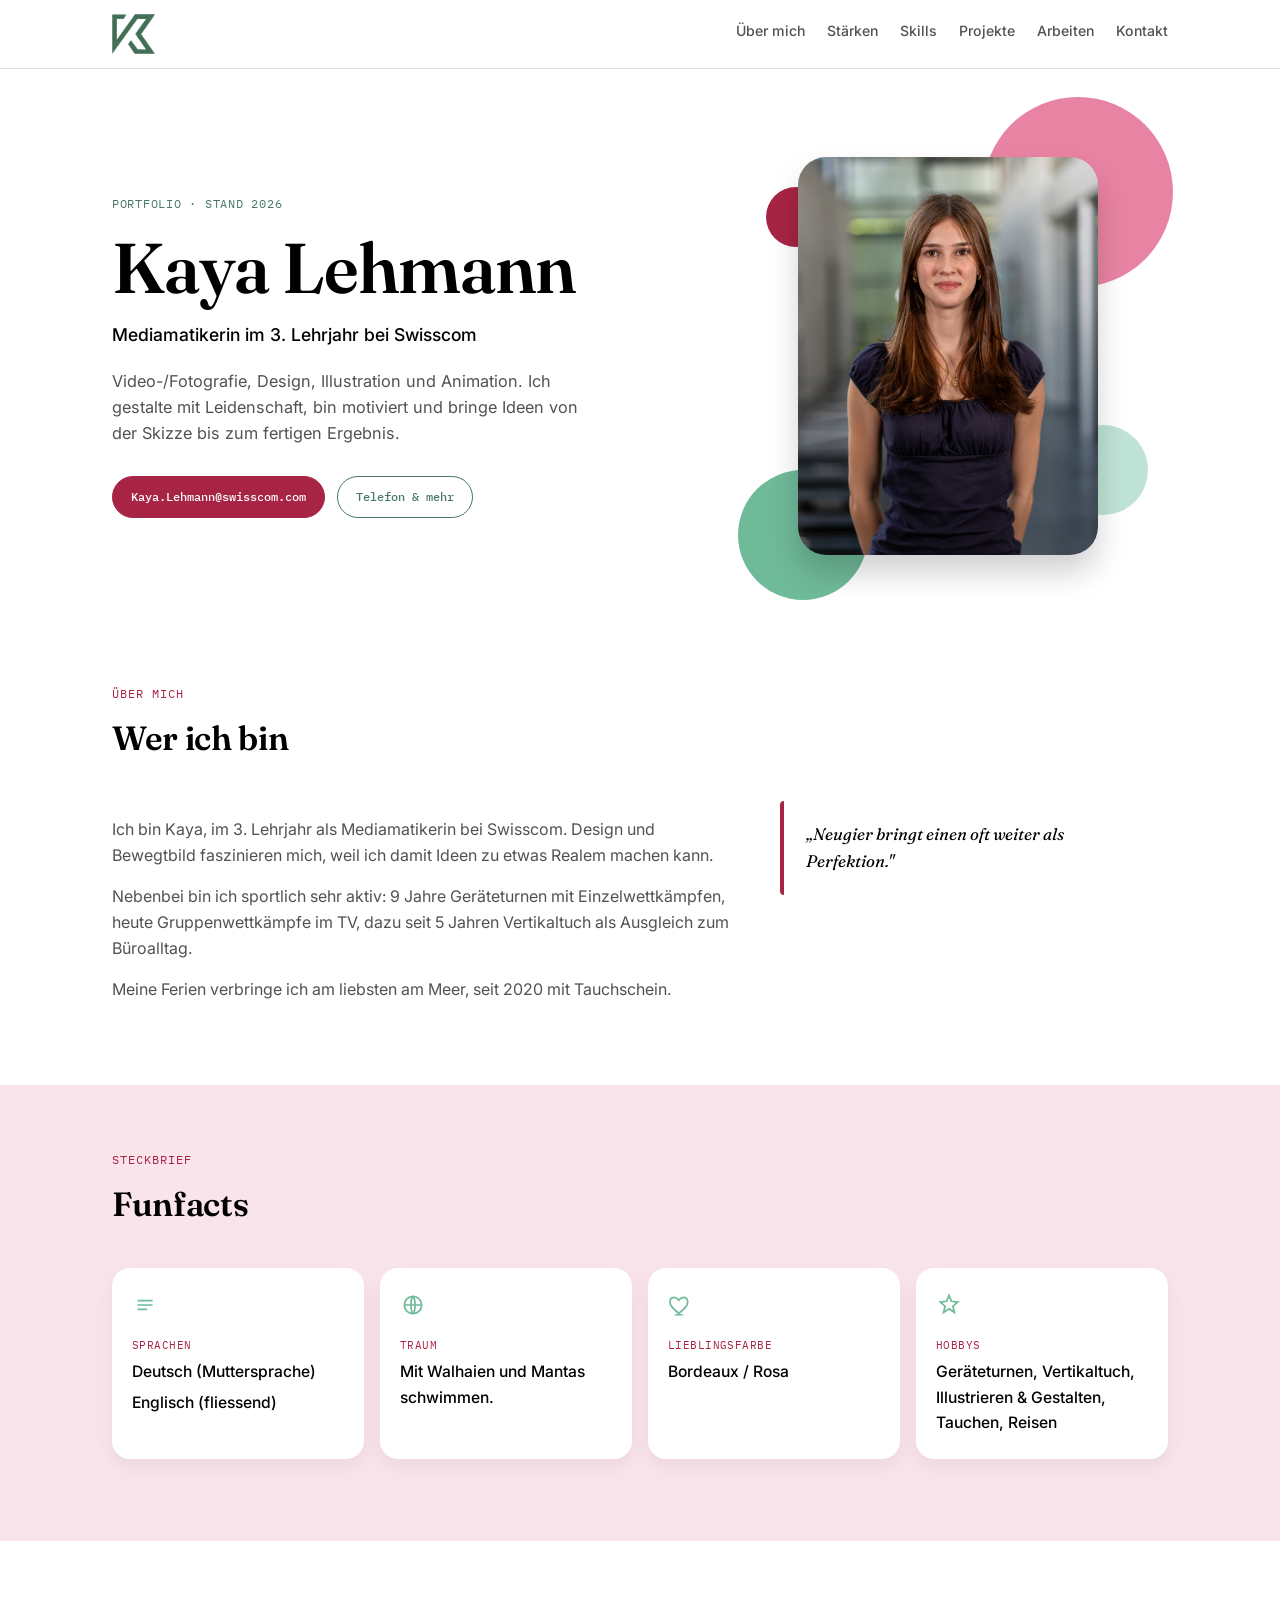
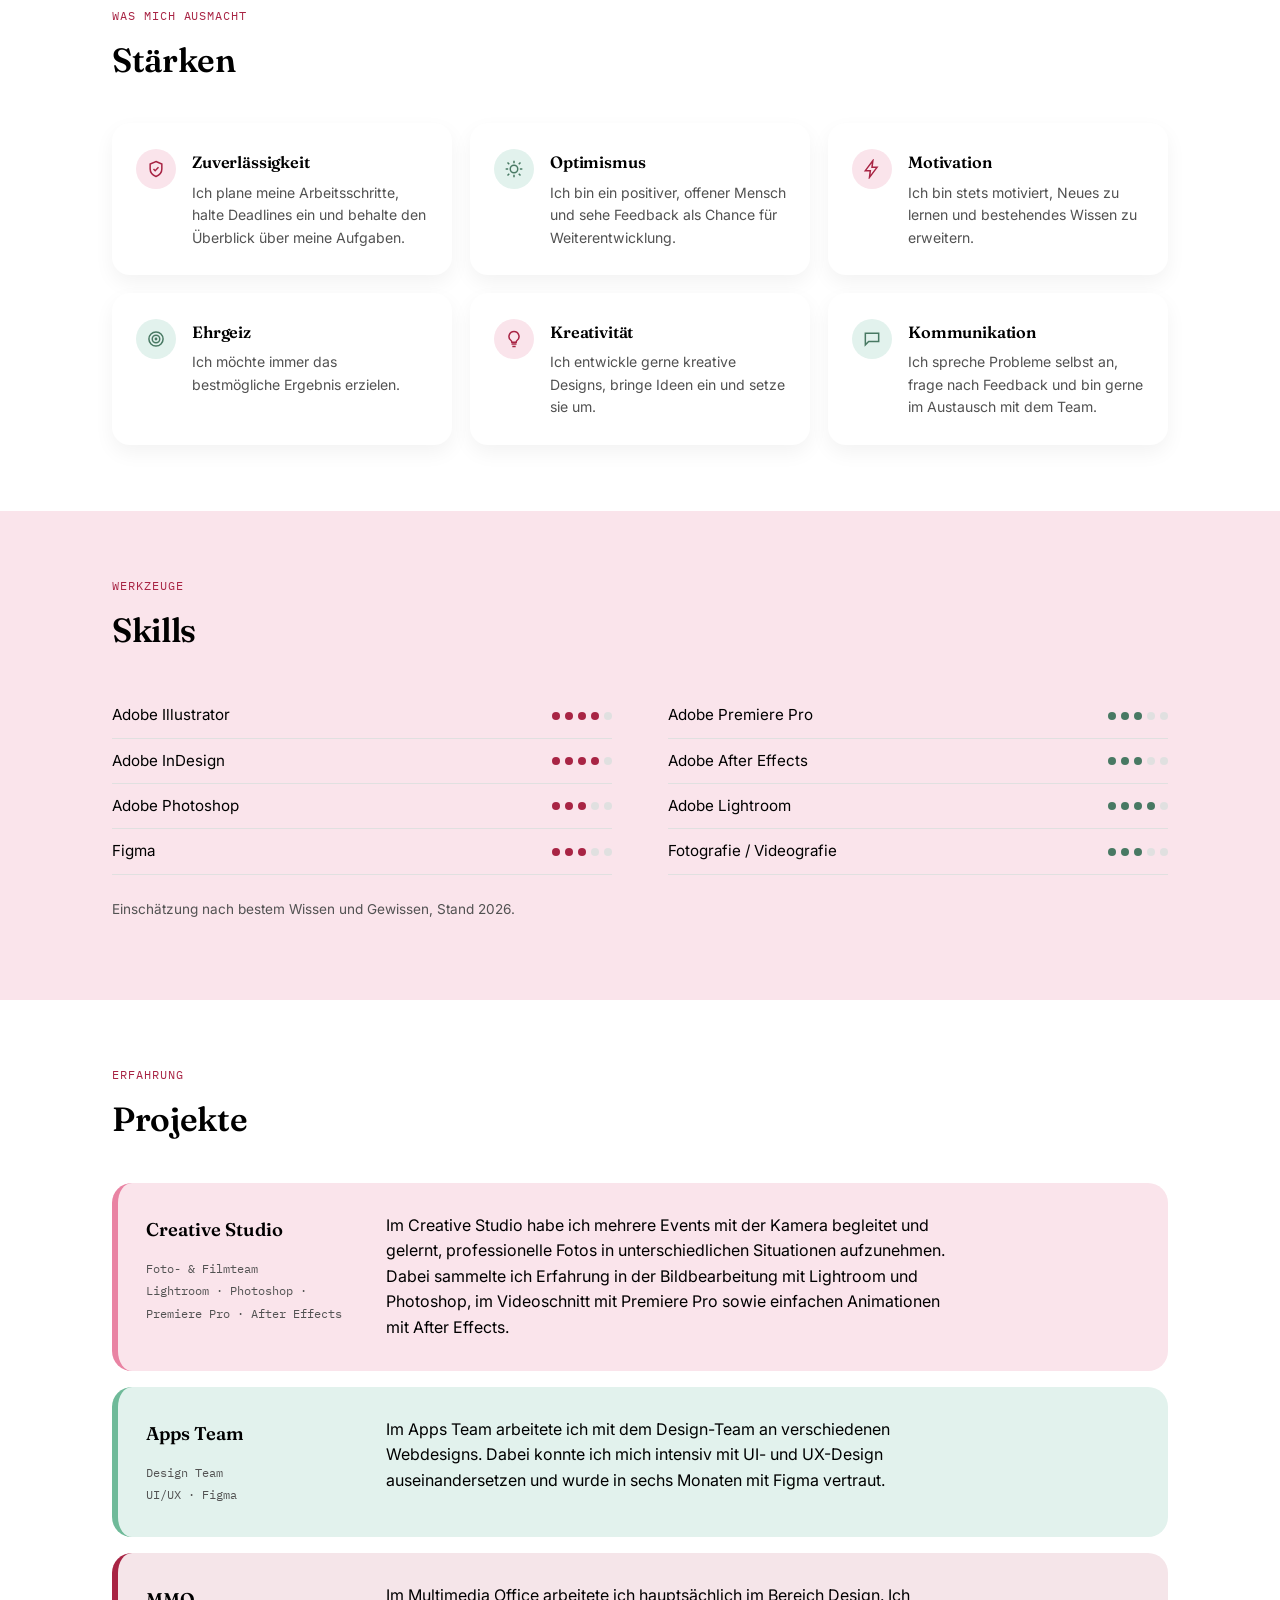
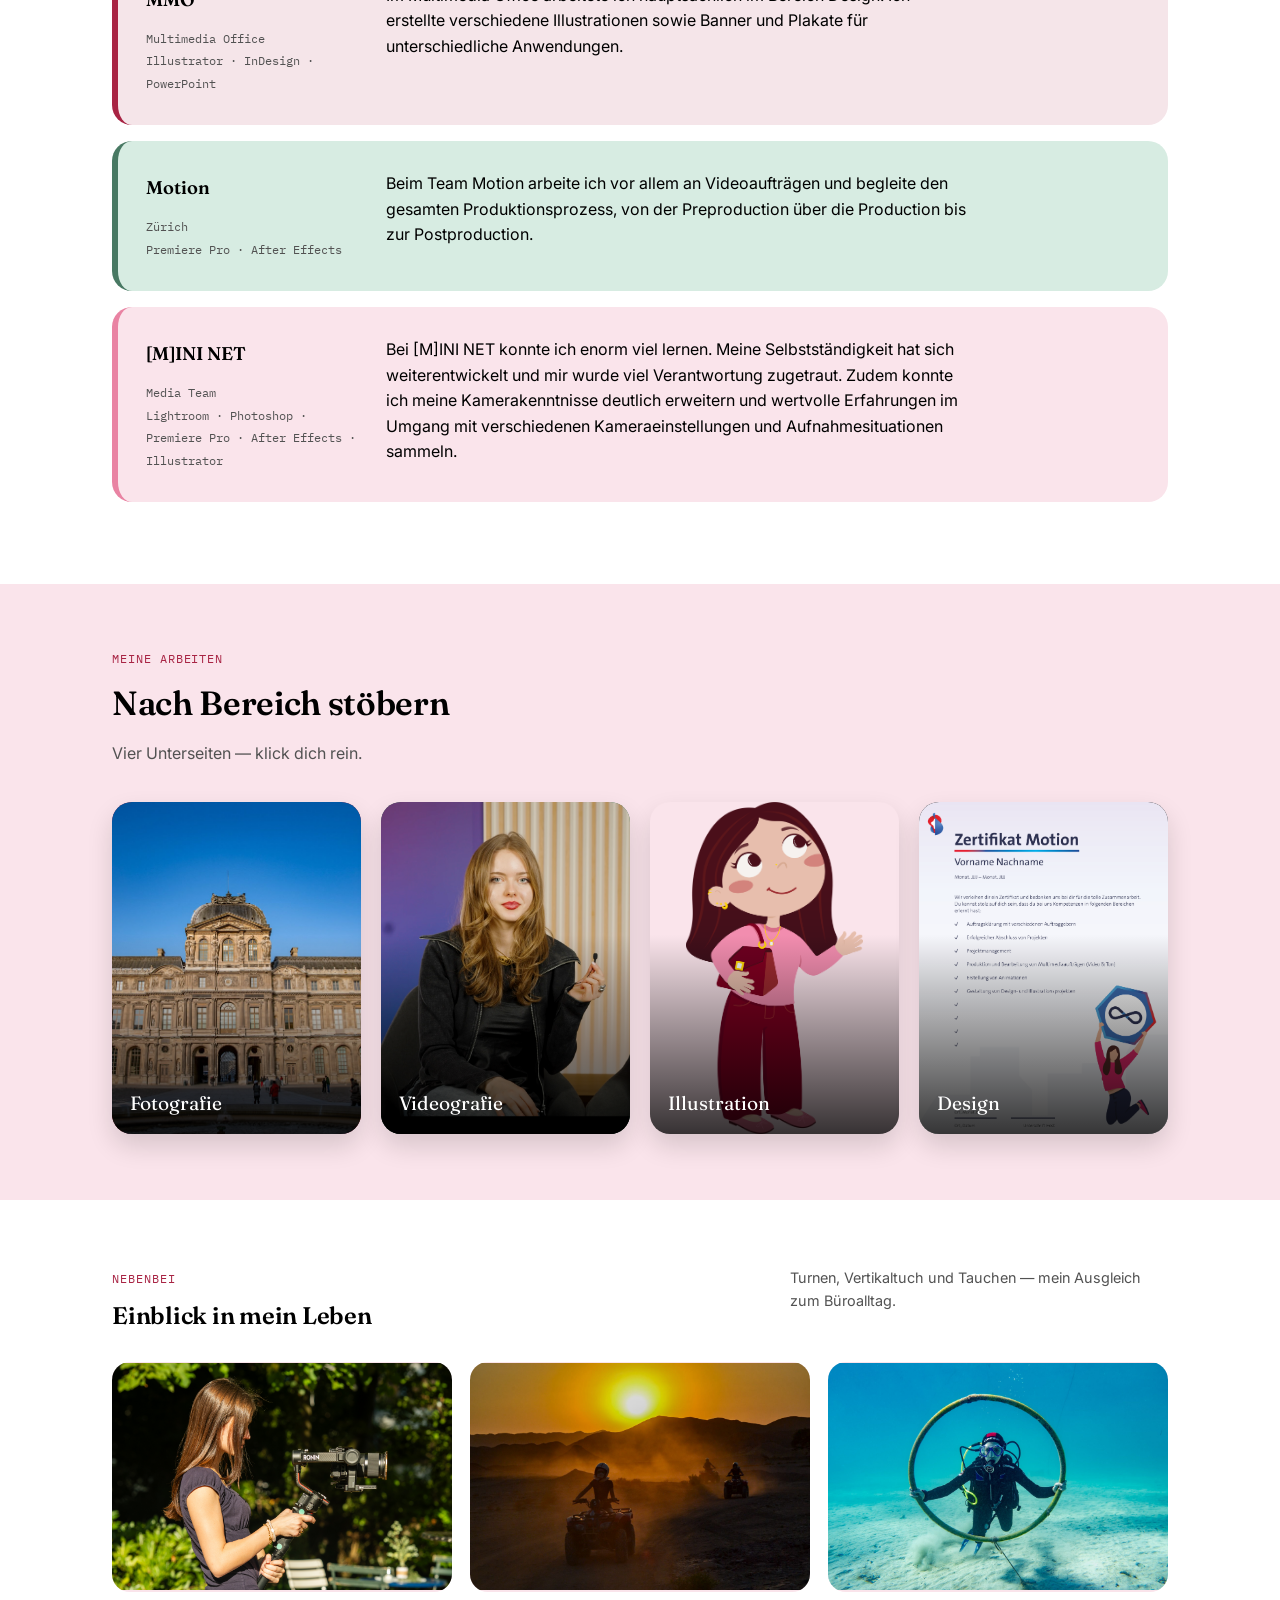
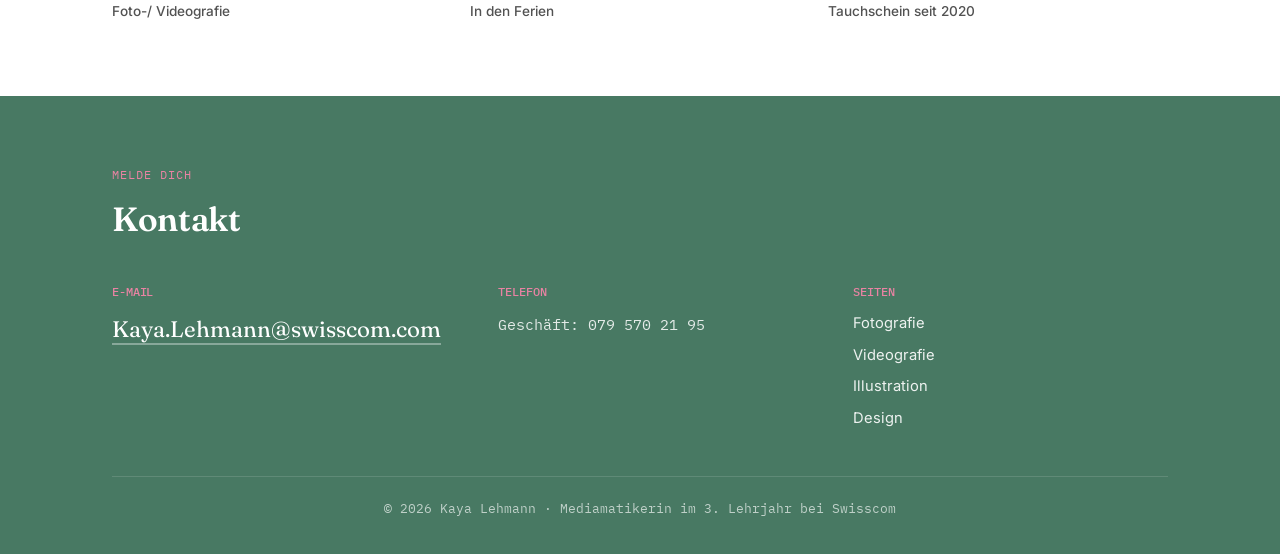
==== commit a9692245: "foto" ====
--- a/index.html
+++ b/index.html
@@ -218,7 +218,7 @@
            Bild tauschen = src ändern. Farbe/Bildausschnitt: style.css unter "3) KATEGORIE-BOXEN" -->
       <div class="subpage-grid">
         <a class="subpage-card cat-foto" href="fotografie.html">
-          <img src="assets/Paris/Haus.jpg" alt="Fotografie-Vorschau: Paris">
+          <img src="assets/Paris/02.jpg" alt="Fotografie-Vorschau: Paris">
           <span class="label">Fotografie</span>
         </a>
         <a class="subpage-card cat-video" href="videografie.html">
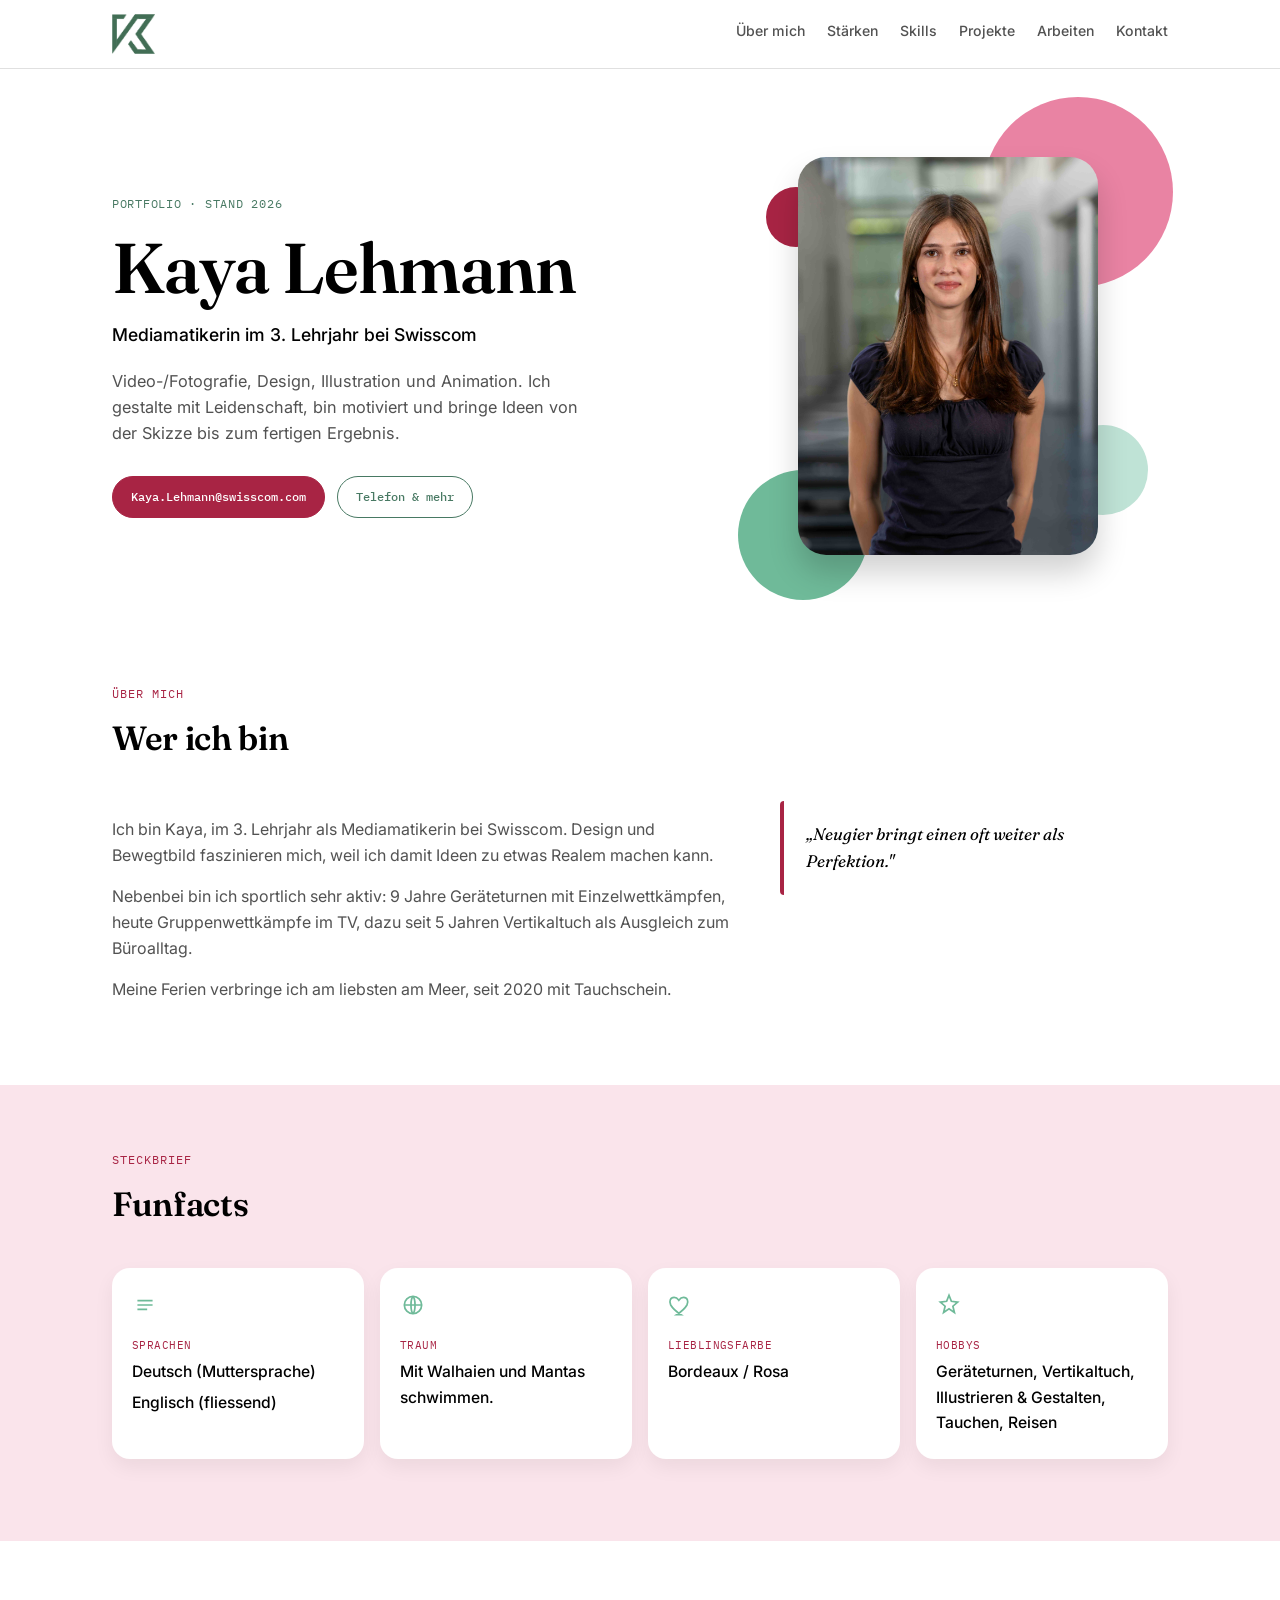
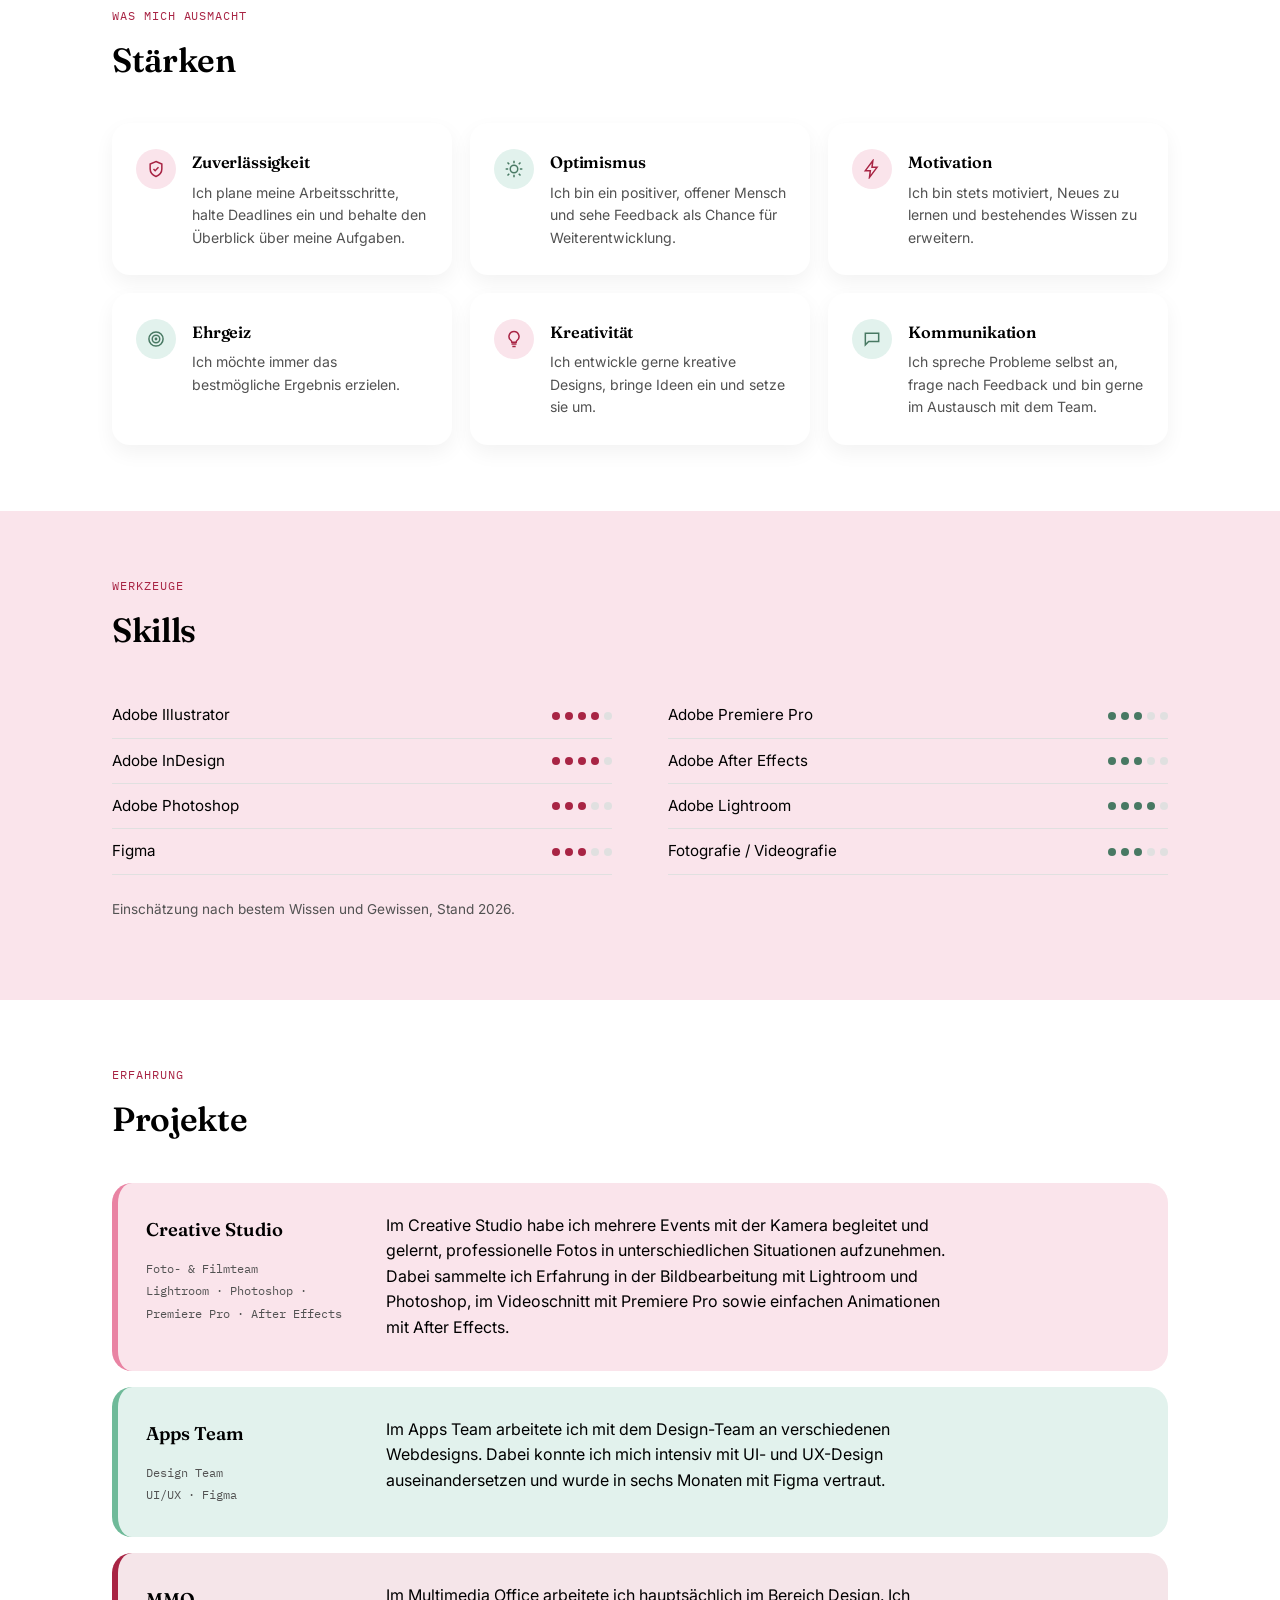
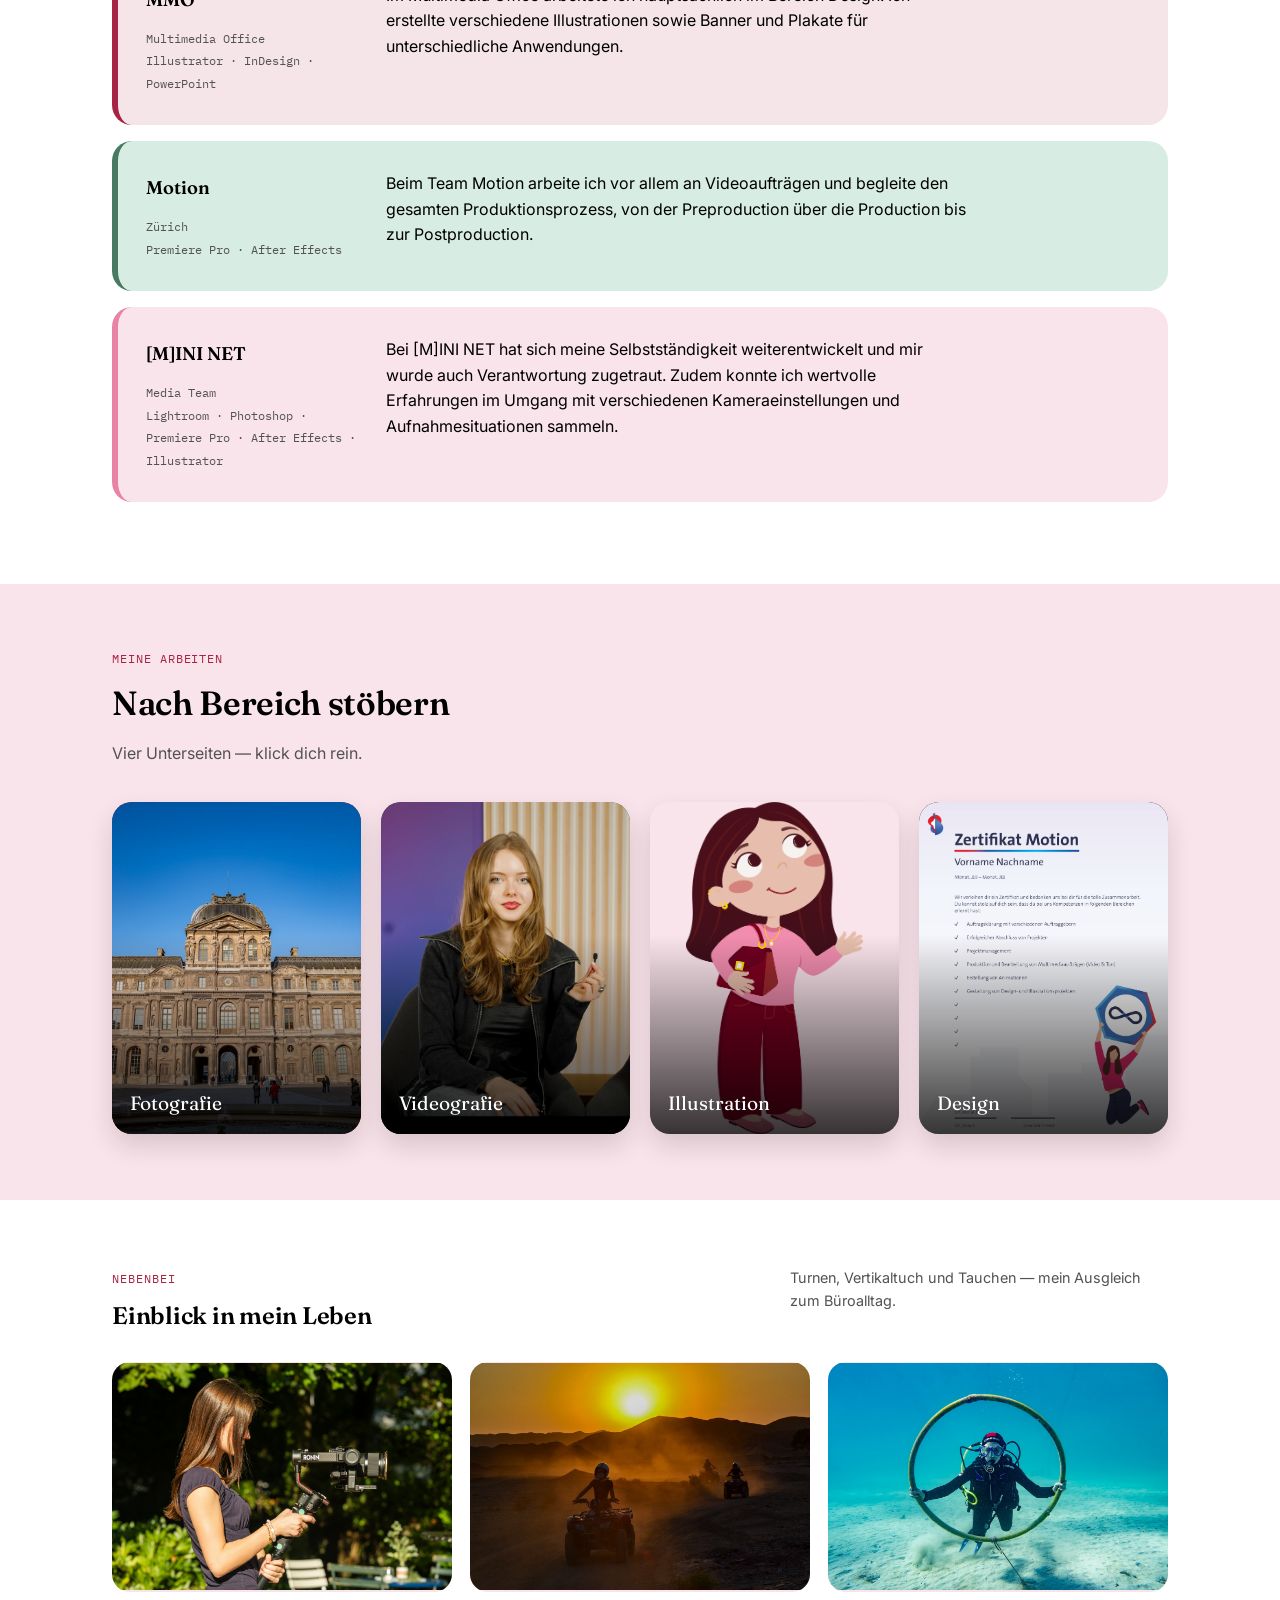
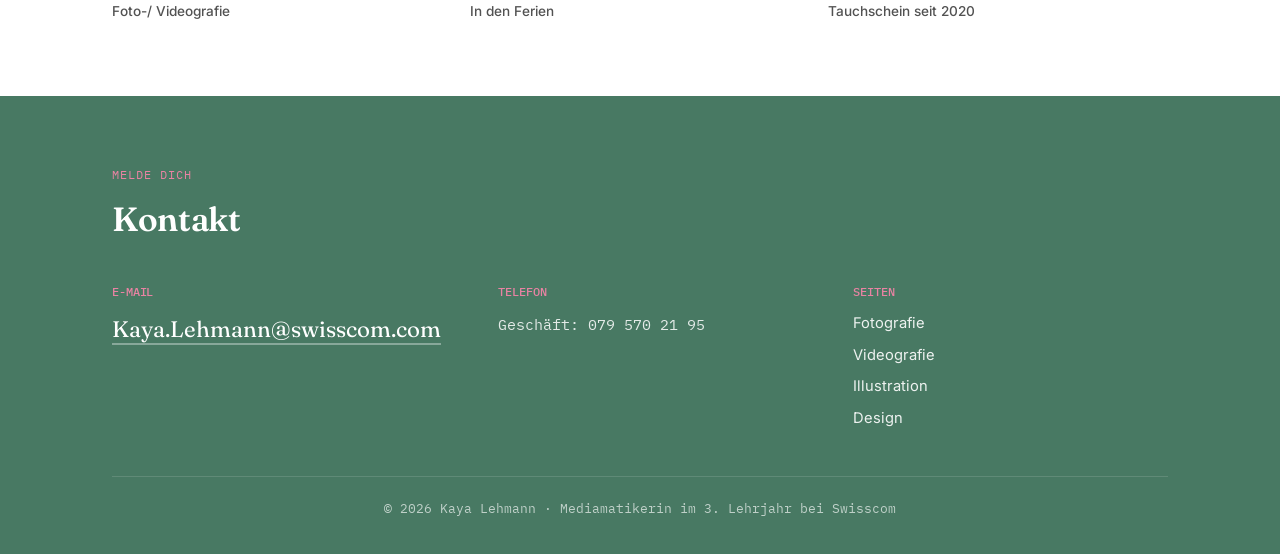
==== commit b9899e74: "changesmininet" ====
--- a/index.html
+++ b/index.html
@@ -55,7 +55,7 @@
       <span class="dot d2" aria-hidden="true"></span>
       <span class="dot d3" aria-hidden="true"></span>
       <span class="dot d4" aria-hidden="true"></span>
-      <img src="assets/Kaya_Portrait.jpg" alt="Porträt von Kaya Lehmann">
+      <img src="assets/Kaya_Portrait.jpeg" alt="Porträt von Kaya Lehmann">
     </div>
   </div>
 </section>
@@ -202,7 +202,7 @@
       </div>
           <div class="project proj-creative">
         <div class="meta"><strong>[M]INI NET</strong>Media Team<br>Lightroom · Photoshop · Premiere Pro · After Effects · Illustrator</div>
-        <p>Bei [M]INI NET konnte ich enorm viel lernen. Meine Selbstständigkeit hat sich weiterentwickelt und mir wurde viel Verantwortung zugetraut. Zudem konnte ich meine Kamerakenntnisse deutlich erweitern und wertvolle Erfahrungen im Umgang mit verschiedenen Kameraeinstellungen und Aufnahmesituationen sammeln.</p>
+        <p>Bei [M]INI NET hat sich meine Selbstständigkeit weiterentwickelt und mir wurde auch Verantwortung zugetraut. Zudem konnte ich wertvolle Erfahrungen im Umgang mit verschiedenen Kameraeinstellungen und Aufnahmesituationen sammeln.</p>
       </div>
   </section>
 
